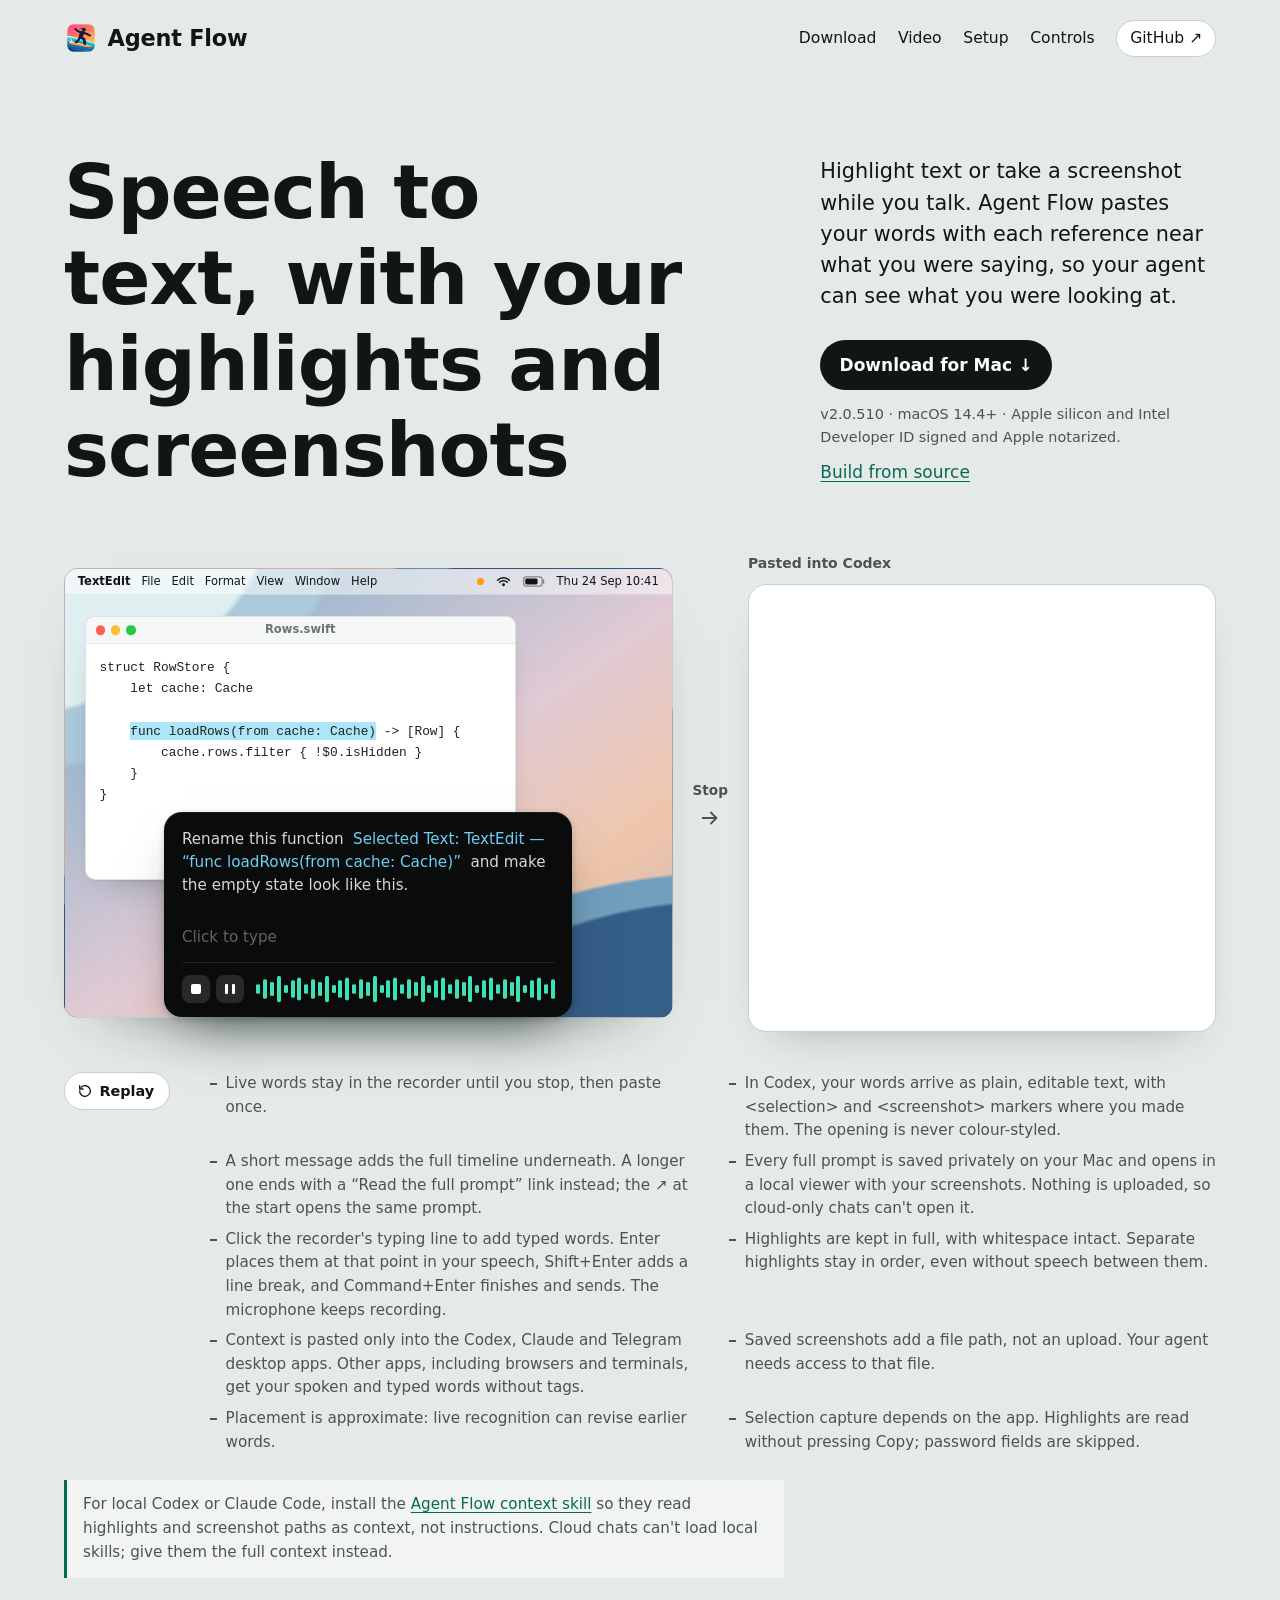
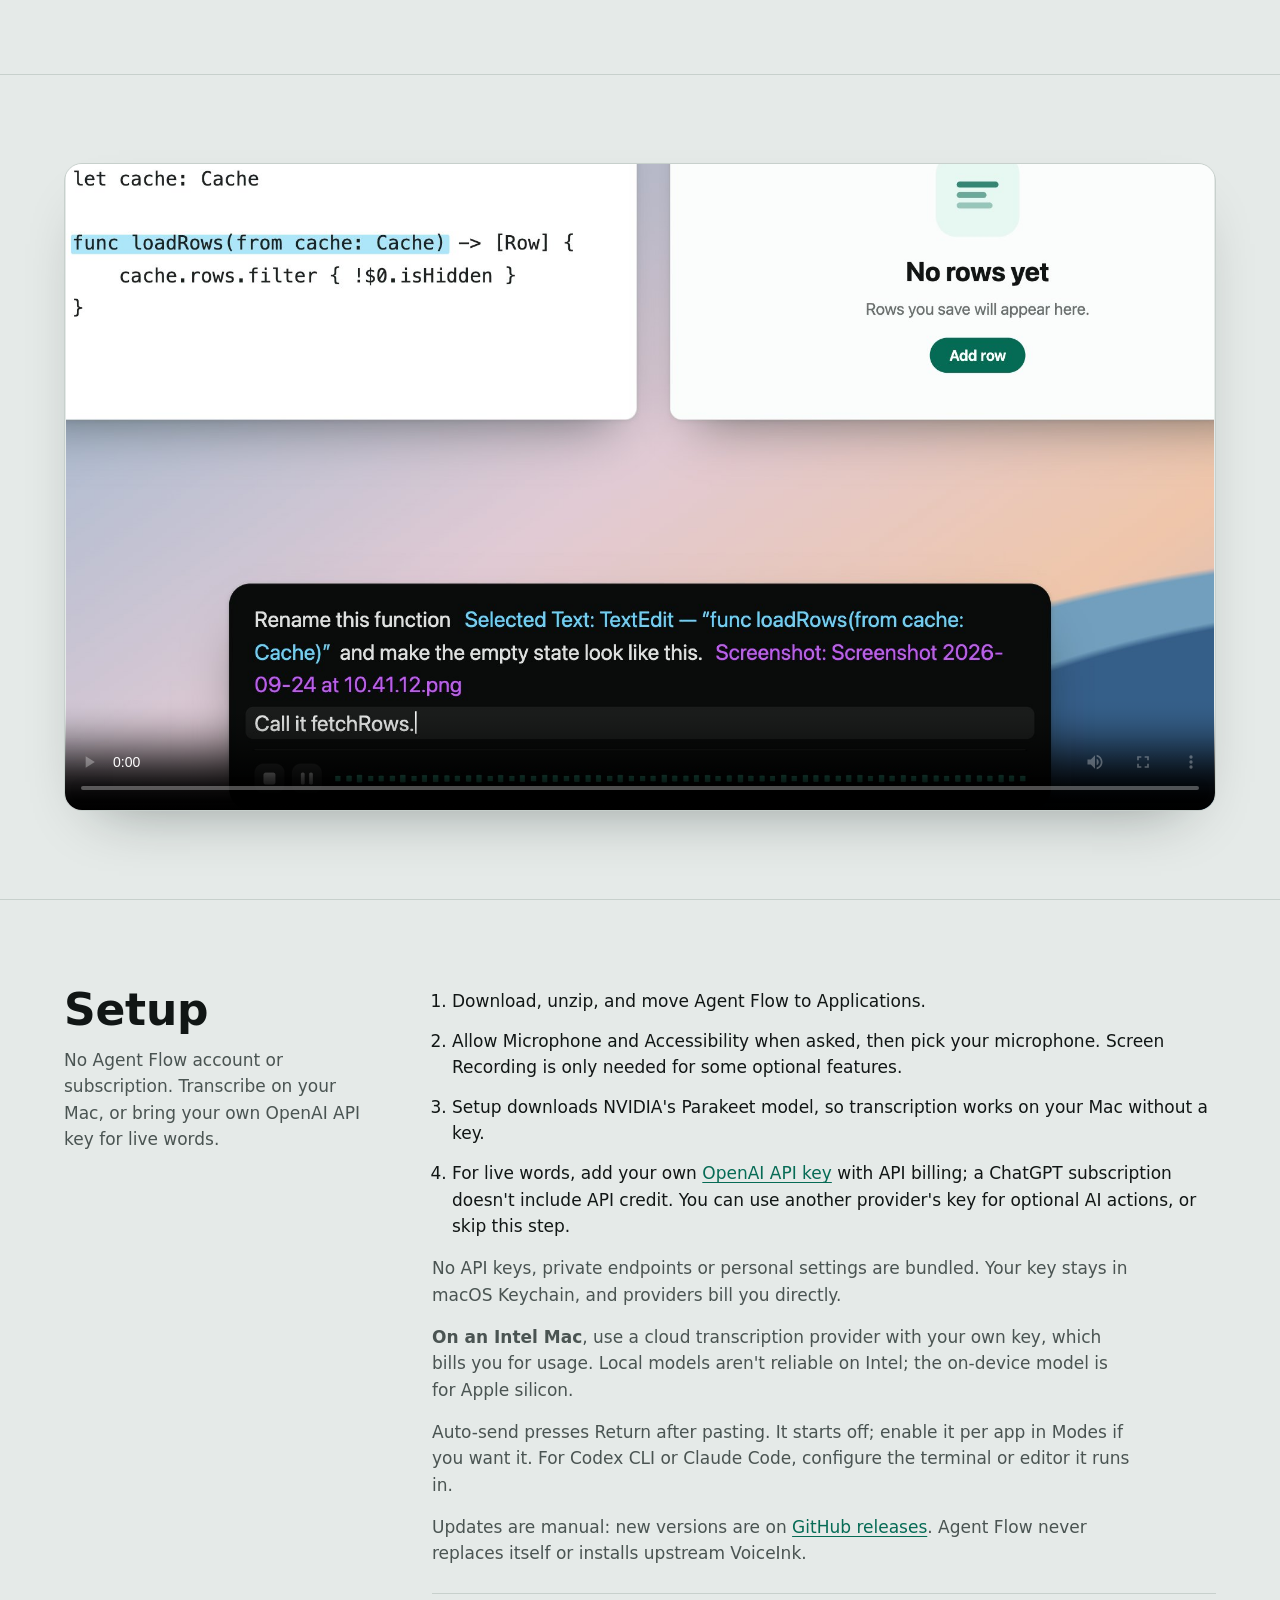
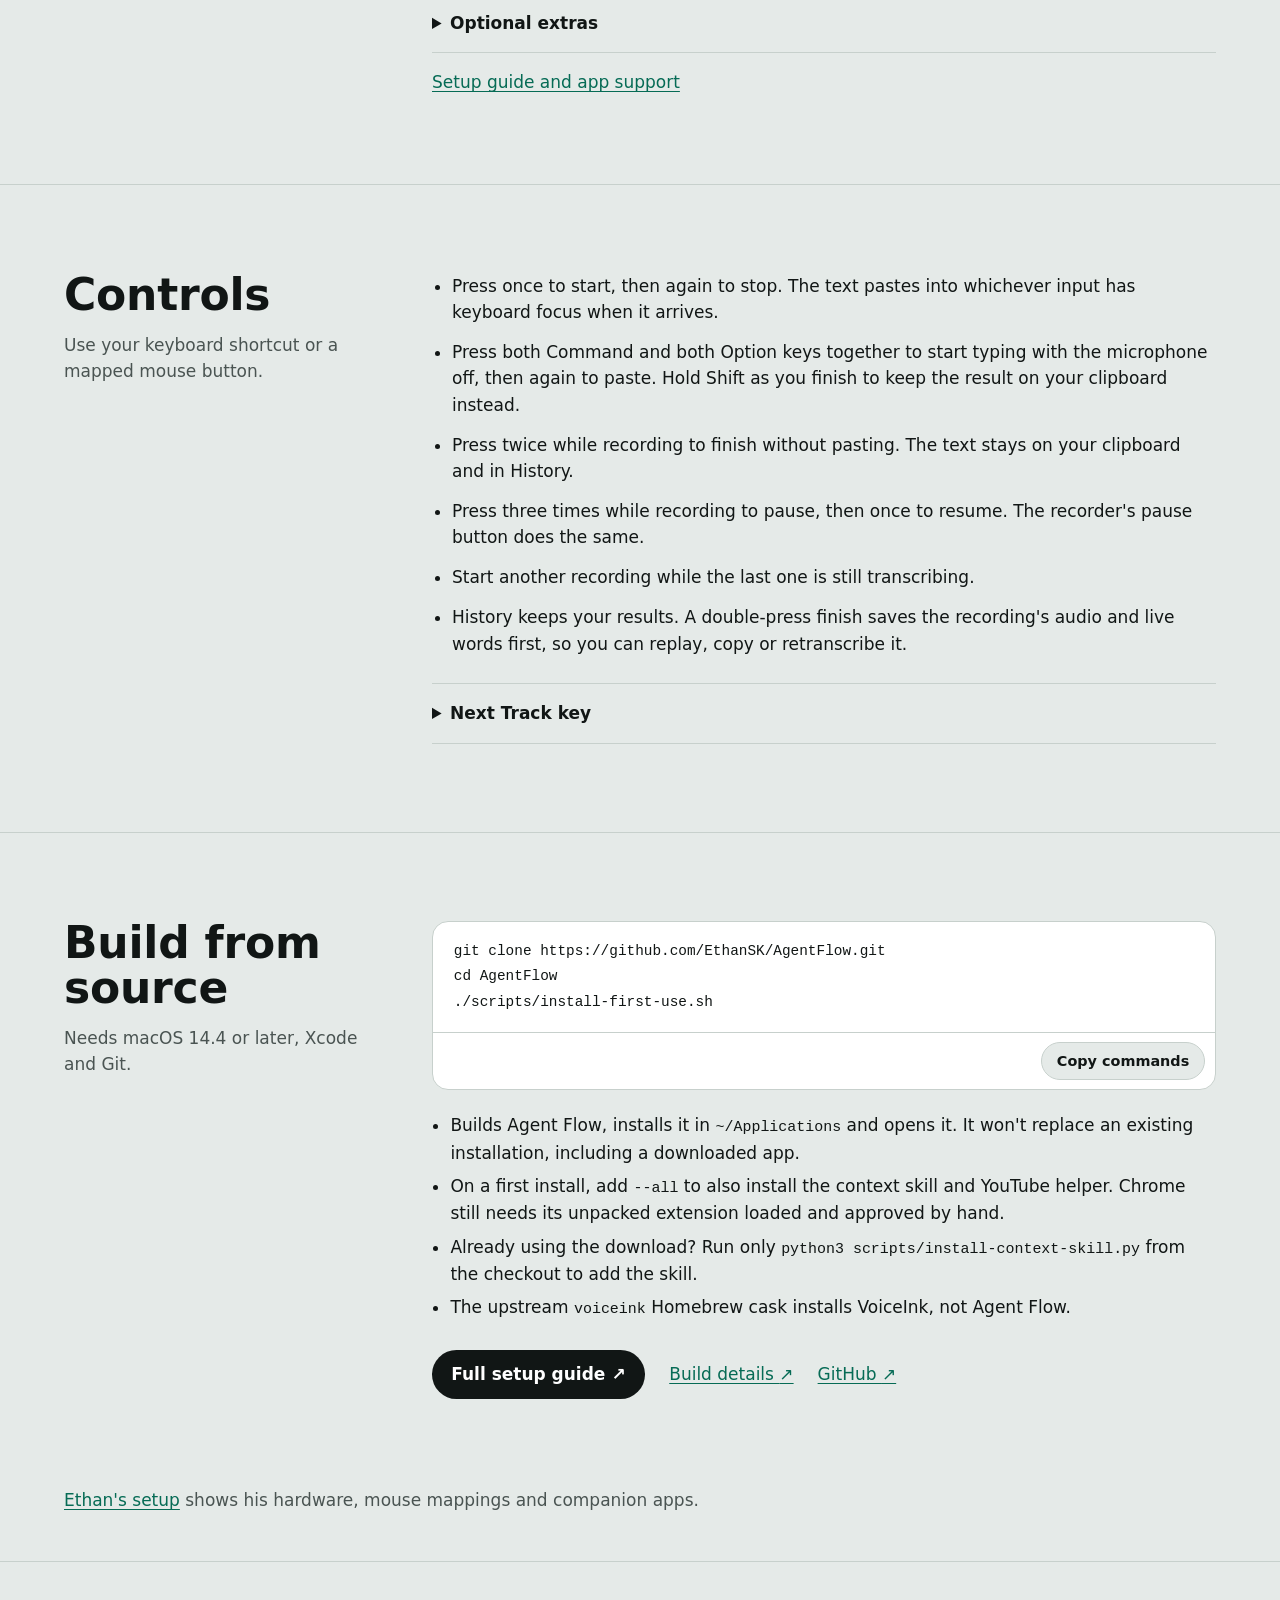
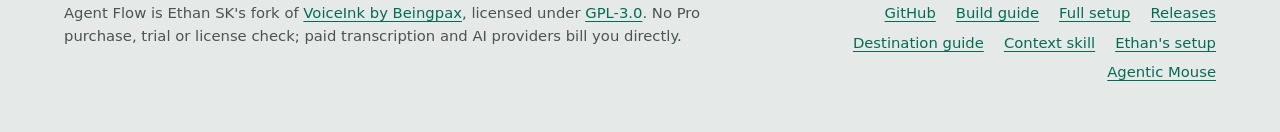
==== docs/index.html @ 77ad21d2 "Update the homepage download to build 510" ====
<!DOCTYPE html>
<html lang="en">
<head>
  <meta charset="utf-8">
  <meta name="viewport" content="width=device-width, initial-scale=1">
  <meta name="color-scheme" content="light">
  <meta name="theme-color" content="#e5eae8">
  <meta name="description" content="Speech to text for Mac that pastes your words with the text you highlight and the paths of screenshots you take.">
  <meta property="og:type" content="website">
  <meta property="og:title" content="Agent Flow">
  <meta property="og:description" content="Speech to text for Mac that pastes your words with the text you highlight and the paths of screenshots you take.">
  <meta property="og:url" content="https://ethansk.github.io/AgentFlow/">
  <meta property="og:image" content="https://ethansk.github.io/AgentFlow/assets/social-card.png?v=3">
  <meta property="og:image:type" content="image/png">
  <meta property="og:image:width" content="1200">
  <meta property="og:image:height" content="630">
  <meta property="og:image:alt" content="Agent Flow recorder with spoken words, a cyan Codex selection, a purple screenshot reference, and a mint waveform">
  <meta name="twitter:card" content="summary_large_image">
  <meta name="twitter:image" content="https://ethansk.github.io/AgentFlow/assets/social-card.png?v=3">
  <link rel="canonical" href="https://ethansk.github.io/AgentFlow/">
  <link rel="icon" href="assets/agentflow-icon.png">
  <link rel="apple-touch-icon" href="assets/agentflow-icon-512.png">
  <link rel="manifest" href="site.webmanifest">
  <link rel="stylesheet" href="styles.css?v=458-plain-opening">
  <script>
    // Pre-hide the demo before first paint so autoplay never flashes the finished
    // example. If script.js hasn't taken over within 2.5 s, show everything.
    (function (root) {
      if (window.matchMedia && window.matchMedia("(prefers-reduced-motion: reduce)").matches) return;
      root.classList.add("demo-armed");
      window.setTimeout(function () {
        if (!window.voiceInkDemoReady) root.classList.remove("demo-armed");
      }, 2500);
    }(document.documentElement));
  </script>
  <title>Agent Flow</title>
</head>
<body>
  <a class="skip-link" href="#main">Skip to content</a>

  <header class="wrap top">
    <a class="brand" href="./" aria-label="Agent Flow home">
      <img src="assets/agentflow-icon.png" width="34" height="34" alt="">
      <span>Agent Flow</span>
    </a>
    <nav class="top-nav" aria-label="Site">
      <a href="#download">Download</a>
      <a href="#video">Video</a>
      <a href="#setup">Setup</a>
      <a href="#controls">Controls</a>
      <a class="top-github" href="https://github.com/EthanSK/AgentFlow">GitHub <span aria-hidden="true">↗</span></a>
    </nav>
  </header>

  <main id="main" tabindex="-1">
    <!--
      Real-time context demo. The finished example below is the complete, readable
      content with or without JavaScript. script.js only hides and re-reveals these
      existing parts in order (data-at is milliseconds from start); it holds no copy.
      Example text is invented. Never put Ethan's real selections or screenshot paths here.
      Serialized tags match LiveSelectionReference. This demo deliberately uses
      a generic selection from TextEdit; Codex keeps its own task-aware tag.
      The recorder's typing line shows "Click to type" until the typed name appears; the
      same typed words close the Codex paste. It matches the promo video's example.
      The Codex pane mirrors AgentFlowPromptPreview.make in v2.0.477: one plain, editable
      opening (a leading ↗ full-prompt link, every authored word, and inline-code
      <selection>/<screenshot> markers), never rainbow-coloured. A message this short also
      gets the canonical timeline appended underneath; at 5,000 UTF-16 units or more the
      timeline is replaced by the "Read the full prompt before answering." footer link.
      In Codex that appended timeline colours authored words in a rainbow and references
      cyan/magenta; this page keeps its two signal colours and does not reproduce the
      rainbow. Timing attributes are shown as "…" for width; the real output carries
      start_at/end_at/captured_at values.
    -->
    <section class="hero" aria-labelledby="hero-title" data-demo-root data-stop-at="3050">
      <div class="wrap">
        <div class="hero-head">
          <h1 id="hero-title">Speech to text, with your <span class="g-select">highlights</span> and <span class="g-shot">screenshots</span></h1>
          <div class="hero-aside" id="download">
            <p class="lede">Highlight text or take a screenshot while you talk. Agent Flow pastes your words with each reference near what you were saying, so your agent can see what you were looking at.</p>
            <p class="actions"><a class="button" href="https://github.com/EthanSK/AgentFlow/releases/download/v2.0.510/AgentFlow-v2.0.510-mac-universal.zip">Download for Mac <span aria-hidden="true">↓</span></a></p>
            <p class="release-note">v2.0.510 · macOS 14.4+ · Apple silicon and Intel<br>Developer ID signed and Apple notarized.</p>
            <p class="source-link"><a href="#build">Build from source</a></p>
          </div>
        </div>

        <figure class="demo" data-demo>
          <div class="pane">
            <!--
              Abstract Mac screen, so the recorder reads as a floating macOS panel rather
              than a web chat box. Everything except the HUD is decorative and hidden from
              assistive technology: the HUD's own text already names the selection. The
              window reuses promo/scene.html's invented Rows.swift example, and the menu-bar
              clock matches the example screenshot's timestamp. Keep one HUD only; it stays
              the page's only black object. The window is a picture, not a control: no
              hover, focus or click behaviour. Like the native panel since build 457, the HUD
              is centred with its bottom edge on the screen's bottom edge (it floats over the
              Dock area, so no Dock is drawn), and it overlaps only the document's blank lower
              page, never the highlighted line. The wallpaper and menu bar establish macOS.
              The cyan wash is the selection that
              the HUD's Selected Text cue captures; its data-at reveals it just before
              that cue, and it is fully drawn without JavaScript or with reduced motion.
            -->
            <div class="mac">
              <div class="mac-menubar" aria-hidden="true">
                <span class="mac-app">TextEdit</span>
                <span>File</span>
                <span>Edit</span>
                <span class="mac-mid">Format</span>
                <span class="mac-mid">View</span>
                <span class="mac-wide">Window</span>
                <span class="mac-wide">Help</span>
                <span class="mac-status">
                  <i class="mac-mic"></i>
                  <svg class="mac-mid" viewBox="0 0 16 12" width="15" height="11"><path d="M1.6 4.6a9 9 0 0 1 12.8 0M3.8 6.8a6 6 0 0 1 8.4 0" fill="none" stroke="currentColor" stroke-width="1.7" stroke-linecap="round"/><circle cx="8" cy="9.6" r="1.6" fill="currentColor"/></svg>
                  <svg viewBox="0 0 25 12" width="22" height="11"><rect x="0.75" y="0.75" width="21" height="10.5" rx="3" fill="none" stroke="currentColor" stroke-opacity="0.45" stroke-width="1.5"/><rect x="2.6" y="2.6" width="14" height="6.8" rx="1.6" fill="currentColor"/><path d="M23.4 4.3v3.4" stroke="currentColor" stroke-opacity="0.45" stroke-width="1.6" stroke-linecap="round"/></svg>
                  <span><span class="mac-date">Thu 24 Sep </span>10:41</span>
                </span>
              </div>
              <div class="mac-screen">
                <div class="mac-window" aria-hidden="true">
                  <div class="mac-titlebar"><span class="mac-lights"><i></i><i></i><i></i></span>Rows.swift</div>
                  <pre class="mac-doc">struct RowStore {
&#9;let cache: Cache

&#9;<span class="mac-select" data-at="600">func loadRows(from cache: Cache)</span> -&gt; [Row] {
&#9;&#9;cache.rows.filter { !$0.isHidden }
&#9;}
}</pre>
                </div>
                <div class="hud">
                  <p class="hud-text">
                    <span class="step" data-at="250">Rename</span>
                    <span class="step" data-at="400">this</span>
                    <span class="step" data-at="550">function</span>
                    <span class="step cue cue-select" data-at="900">Selected Text: TextEdit — “func loadRows(from cache: Cache)”</span>
                    <span class="step" data-at="1200">and</span>
                    <span class="step" data-at="1330">make</span>
                    <span class="step" data-at="1460">the</span>
                    <span class="step" data-at="1590">empty</span>
                    <span class="step" data-at="1720">state</span>
                    <span class="step" data-at="1850">look</span>
                    <span class="step" data-at="1980">like</span>
                    <span class="step" data-at="2110">this.</span>
                    <span class="step cue cue-shot" data-at="2450">Screenshot: Screenshot 2026-09-24 at 10.41.12.png</span>
                  </p>
                  <p class="hud-type"><span class="step typed" data-at="2700">Call it fetchRows.</span><span class="hud-placeholder" aria-hidden="true">Click to type</span></p>
                  <div class="hud-bar" aria-hidden="true">
                    <span class="hud-stop"></span>
                    <span class="hud-pause"></span>
                    <span class="wave"><i></i><i></i><i></i><i></i><i></i><i></i><i></i><i></i><i></i><i></i><i></i><i></i><i></i><i></i><i></i><i></i><i></i><i></i><i></i><i></i><i></i><i></i><i></i><i></i><i></i><i></i><i></i><i></i><i></i><i></i><i></i><i></i><i></i><i></i><i></i><i></i><i></i><i></i><i></i><i></i><i></i><i></i><i></i><i></i></span>
                  </div>
                </div>
              </div>
            </div>
          </div>

          <div class="demo-step" aria-hidden="true">
            <span>Stop</span>
            <svg viewBox="0 0 24 24" width="22" height="22"><path d="M4 12h15m-6-6 6 6-6 6" fill="none" stroke="currentColor" stroke-width="2" stroke-linecap="round" stroke-linejoin="round"/></svg>
          </div>

          <div class="pane">
            <p class="pane-label">Pasted into Codex</p>
            <div class="composer">
              <p class="msg msg-open step" data-at="3300"><span class="prompt-link" aria-hidden="true">↗</span><span class="sr-only">Full prompt link.</span> Rename this function <code class="marker">&lt;selection&gt;</code> and make the empty state look like this. <code class="marker">&lt;screenshot&gt;</code> Call it fetchRows.</p>
              <div class="timeline">
                <pre class="msg-xml xml-speech step" data-at="3600"><code><span class="t">&lt;speech</span> <span class="a">…</span><span class="t">&gt;</span>Rename this function<span class="t">&lt;/speech&gt;</span></code></pre>
                <pre class="msg-xml xml-select step" data-at="3750"><code><span class="t">&lt;app_selection</span> <span class="a">index="1" source="TextEdit" characters="32" middle_omitted="false" truncated="false" bundle_id="com.apple.TextEdit" …</span><span class="t">&gt;&lt;text&gt;</span>func loadRows(from cache: Cache)<span class="t">&lt;/text&gt;&lt;/app_selection&gt;</span></code></pre>
                <pre class="msg-xml xml-speech step" data-at="3900"><code><span class="t">&lt;speech</span> <span class="a">…</span><span class="t">&gt;</span>and make the empty state look like this.<span class="t">&lt;/speech&gt;</span></code></pre>
                <pre class="msg-xml xml-shot step" data-at="4050"><code><span class="t">&lt;local_screenshot</span> <span class="a">path="/Users/you/Desktop/Screenshot 2026-09-24 at 10.41.12.png" …</span><span class="t">/&gt;</span></code></pre>
                <pre class="msg-xml xml-speech step" data-at="4200"><code><span class="t">&lt;typed_text</span> <span class="a">…</span><span class="t">&gt;</span>Call it fetchRows.<span class="t">&lt;/typed_text&gt;</span></code></pre>
              </div>
            </div>
          </div>

          <figcaption class="demo-caption">
            <button class="replay" type="button" data-demo-replay hidden><svg viewBox="0 0 24 24" width="16" height="16" aria-hidden="true"><path d="M4 12a8 8 0 1 0 2.4-5.7M4 4v5h5" fill="none" stroke="currentColor" stroke-width="2" stroke-linecap="round" stroke-linejoin="round"/></svg>Replay</button>
            <ul class="facts">
              <li>Live words stay in the recorder until you stop, then paste once.</li>
              <li>In Codex, your words arrive as plain, editable text, with &lt;selection&gt; and &lt;screenshot&gt; markers where you made them. The opening is never colour-styled.</li>
              <li>A short message adds the full timeline underneath. A longer one ends with a “Read the full prompt” link instead; the ↗ at the start opens the same prompt.</li>
              <li>Every full prompt is saved privately on your Mac and opens in a local viewer with your screenshots. Nothing is uploaded, so cloud-only chats can't open it.</li>
              <li>Click the recorder's typing line to add typed words. Enter places them at that point in your speech, Shift+Enter adds a line break, and Command+Enter finishes and sends. The microphone keeps recording.</li>
              <li>Highlights are kept in full, with whitespace intact. Separate highlights stay in order, even without speech between them.</li>
              <li>Context is pasted only into the Codex, Claude and Telegram desktop apps. Other apps, including browsers and terminals, get your spoken and typed words without tags.</li>
              <li>Saved screenshots add a file path, not an upload. Your agent needs access to that file.</li>
              <li>Placement is approximate: live recognition can revise earlier words.</li>
              <li>Selection capture depends on the app. Highlights are read without pressing Copy; password fields are skipped.</li>
            </ul>
          </figcaption>
        </figure>
        <p class="skill-handoff">For local Codex or Claude Code, install the <a href="https://github.com/EthanSK/AgentFlow/tree/main/.agents/skills/interpret-agent-flow-context">Agent Flow context skill</a> so they read highlights and screenshot paths as context, not instructions. Cloud chats can't load local skills; give them the full context instead.</p>
      </div>
    </section>

    <!--
      Promo video, rendered from promo/scene.html by promo/render.mjs (see promo/README.md).
      It reuses the hero demo's invented example and only states claims this page already
      makes, so re-render it whenever the demo example or those claims change. Speech,
      music and captions share the same timeline; audio starts only after a visitor plays it.
      promo/scene.html now draws v2.0.458: the recorder on the screen's bottom edge with its
      Pause control, the plain Codex opening with inline <selection>/<screenshot> markers and
      the short timeline underneath, and the prompt viewer without a "Your words" copy. The
      MP4 and poster are redrawn by render.mjs's reuse-audio mode (see promo/README.md), which
      keeps the published soundtrack packet for packet and the captions byte for byte; their
      ?v= values were rotated for that redraw, and the captions' value stays. Don't publish
      this page with the old MP4 still in place: it shows the earlier rainbow opening.
      Ethan asked for no visible title, subtitle or transcript here (2026-09-27): the video
      sits in the page like a normal embedded promo. The section keeps id="video" for the
      top navigation and takes its accessible name from aria-label. The captions track
      carries every spoken line. He then rejected the AI-voice credit line as well, so the
      video has no visible text of its own; don't add a caption, credit or label back.
    -->
    <section class="band" id="video" aria-label="Video">
      <div class="wrap">
        <figure class="promo-video">
          <video controls playsinline preload="metadata" width="1920" height="1080"
            poster="assets/agentflow-promo-poster.jpg?v=458-plain-opening"
            aria-label="Agent Flow in use: dictating, highlighting a function, taking a screenshot and typing a name in the recorder, then sending one short message to Codex and opening its full prompt">
            <source src="assets/agentflow-promo.mp4?v=458-plain-opening" type="video/mp4">
            <track kind="captions" src="assets/agentflow-promo.vtt?v=963678fc" srclang="en" label="English">
            <a href="assets/agentflow-promo.mp4?v=458-plain-opening">Agent Flow video (MP4)</a>
          </video>
        </figure>
      </div>
    </section>

    <!--
      Setup mirrors the v2.0.477 onboarding order: required Microphone + Accessibility
      (Screen Recording is optional), microphone choice, the required local Parakeet
      download, then an optional provider key that can be skipped. The app bundles no keys
      or private endpoints and never installs skills or extensions by itself; the context
      skill comes from scripts/install-context-skill.py in a source checkout.
    -->
    <section class="band" id="setup" aria-labelledby="setup-title">
      <div class="wrap split">
        <div class="band-head">
          <h2 id="setup-title">Setup</h2>
          <p>No Agent Flow account or subscription. Transcribe on your Mac, or bring your own OpenAI API key for live words.</p>
        </div>
        <div class="band-body">
          <ol class="setup-steps">
            <li>Download, unzip, and move Agent Flow to Applications.</li>
            <li>Allow Microphone and Accessibility when asked, then pick your microphone. Screen Recording is only needed for some optional features.</li>
            <li>Setup downloads NVIDIA's Parakeet model, so transcription works on your Mac without a key.</li>
            <li>For live words, add your own <a href="https://platform.openai.com/api-keys">OpenAI API key</a> with API billing; a ChatGPT subscription doesn't include API credit. You can use another provider's key for optional AI actions, or skip this step.</li>
          </ol>
          <p class="note">No API keys, private endpoints or personal settings are bundled. Your key stays in macOS Keychain, and providers bill you directly.</p>
          <p class="note"><strong>On an Intel Mac</strong>, use a cloud transcription provider with your own key, which bills you for usage. Local models aren't reliable on Intel; the on-device model is for Apple silicon.</p>
          <p class="note">Auto-send presses Return after pasting. It starts off; enable it per app in Modes if you want it. For Codex CLI or Claude Code, configure the terminal or editor it runs in.</p>
          <p class="note">Updates are manual: new versions are on <a href="https://github.com/EthanSK/AgentFlow/releases">GitHub releases</a>. Agent Flow never replaces itself or installs upstream VoiceInk.</p>
          <details class="optional" id="pieces">
            <summary>Optional extras</summary>
            <dl class="pieces">
              <div><dt>Context skill</dt><dd>Clone the source, then run <code>python3 scripts/install-context-skill.py</code>. It installs one shared copy for Codex and Claude Code and won't replace a skill you already have. The app never installs it for you.</dd></div>
              <div><dt>YouTube Bridge</dt><dd>Pauses the playing video in Chrome when recording starts, then resumes only that video. YouTube keeps its own handling, and extension 0.2.6 adds standard video players on other sites. Some players can't be controlled. It asks to access all HTTP and HTTPS sites. Its helper and login LaunchAgent need a source checkout; you load the Chrome extension and approve its permissions yourself.</dd></div>
              <div><dt>Chrome details</dt><dd>For page titles and addresses with highlights, enable Chrome's View → Developer → Allow JavaScript from Apple Events, then grant Agent Flow Automation access if asked.</dd></div>
              <div><dt>Codex highlight images</dt><dd>Turn this on in Settings to save a picture of highlights you drag in Codex while recording, beside their text. Codex sometimes leaves rendered math or underlined words out of selected text, so the picture can show them. It can also show nearby messages, and a drag over several lines includes the full width of the window. No picture is saved for double- or triple-clicks, keyboard or Shift selections, or highlights made before you start recording. The picture doesn't fix the selected text, and no text is read from it. Allow Screen Recording for Agent Flow in System Settings first; it won't ask. Images stay on your Mac, and your agent gets the file path.</dd></div>
              <div><dt>Mouse controls</dt><dd>Map a mouse button to your recording shortcut if you want. <a href="https://ethansk.github.io/agentic-mouse/">Agentic Mouse</a> is separate and isn't required.</dd></div>
              <div><dt>VS Code</dt><dd>The <a href="https://marketplace.visualstudio.com/items?itemName=EthanSK.better-git-vscode">Better Git</a> bridge reads highlights in local code and diff editors, and in the integrated terminal on recent VS Code versions. A highlight that's already selected when you start recording is included. Chat panels, remote windows and multi-cursor selections aren't covered.</dd></div>
            </dl>
          </details>
          <p class="note"><a href="https://github.com/EthanSK/AgentFlow/blob/main/SETUP.md">Setup guide and app support</a></p>
        </div>
      </div>
    </section>

    <section class="band" id="controls" aria-labelledby="controls-title">
      <div class="wrap split">
        <div class="band-head">
          <h2 id="controls-title">Controls</h2>
          <p>Use your keyboard shortcut or a mapped mouse button.</p>
        </div>
        <div class="band-body">
          <ul class="setup-steps">
            <li>Press once to start, then again to stop. The text pastes into whichever input has keyboard focus when it arrives.</li>
            <li>Press both Command and both Option keys together to start typing with the microphone off, then again to paste. Hold Shift as you finish to keep the result on your clipboard instead.</li>
            <li>Press twice while recording to finish without pasting. The text stays on your clipboard and in History.</li>
            <li>Press three times while recording to pause, then once to resume. The recorder's pause button does the same.</li>
            <li>Start another recording while the last one is still transcribing.</li>
            <li>History keeps your results. A double-press finish saves the recording's audio and live words first, so you can replay, copy or retranscribe it.</li>
          </ul>
          <!--
            Next Track in v2.0.477 (RecordingShortcutManager onNextTrackKeyDown): consumed while the
            recorder is visible, so it never skips music then. Recording-start saved-input capture
            is hard-off (FocusLockService.recordingStartInputCaptureEnabled = false), so Next while
            recording is a consumed no-op. Primary stays base current-input delivery and owns no
            exact input or Mode. The post-stop "second chance" (focusedDuringTranscription) is
            still live, so it is described below exactly as README.md does; it owns that input
            plus its app's Mode and fails closed. RECORDING_DESTINATIONS.md holds the full
            contract. Never describe Next as toggling a destination.
          -->
          <details class="optional" id="routes">
            <summary>Next Track key</summary>
            <p class="note">While the recorder is visible, Next Track won't skip music. Capturing the input where you started is off in this release, so pressing it while recording does nothing.</p>
            <p class="note">After a normal stop, while the result is still transcribing, one press sends it to the input focused at that moment instead, using that app's settings. If Agent Flow can't verify that input, it shows an error rather than pasting somewhere else.</p>
            <p class="note"><a href="https://github.com/EthanSK/AgentFlow/blob/main/RECORDING_DESTINATIONS.md">Destination guide</a> · <a href="https://github.com/EthanSK/AgentFlow/blob/main/TERMINOLOGY.md">Button glossary</a></p>
          </details>
        </div>
      </div>
    </section>

    <section class="band" id="build" aria-labelledby="build-title">
      <div class="wrap split">
        <div class="band-head">
          <h2 id="build-title">Build from source</h2>
          <p>Needs macOS 14.4 or later, Xcode and Git.</p>
        </div>
        <div class="band-body">
          <div class="commands">
            <pre tabindex="0" aria-label="Build commands"><code data-copy-source>git clone https://github.com/EthanSK/AgentFlow.git
cd AgentFlow
./scripts/install-first-use.sh</code></pre>
            <div class="commands-bar" data-copy-bar hidden>
              <button class="copy" type="button" data-copy>Copy commands</button>
              <span class="sr-only" role="status" data-copy-status></span>
            </div>
          </div>
          <ul class="build-notes">
            <li>Builds Agent Flow, installs it in <code>~/Applications</code> and opens it. It won't replace an existing installation, including a downloaded app.</li>
            <li>On a first install, add <code>--all</code> to also install the context skill and YouTube helper. Chrome still needs its unpacked extension loaded and approved by hand.</li>
            <li>Already using the download? Run only <code>python3 scripts/install-context-skill.py</code> from the checkout to add the skill.</li>
            <li>The upstream <code>voiceink</code> Homebrew cask installs VoiceInk, not Agent Flow.</li>
          </ul>
          <p class="actions">
            <a class="button" href="https://github.com/EthanSK/AgentFlow/blob/main/SETUP.md">Full setup guide <span aria-hidden="true">↗</span></a>
            <a href="https://github.com/EthanSK/AgentFlow/blob/main/BUILDING.md">Build details <span aria-hidden="true">↗</span></a>
            <a href="https://github.com/EthanSK/AgentFlow">GitHub <span aria-hidden="true">↗</span></a>
          </p>
        </div>
      </div>
    </section>

    <p class="wrap companion-link"><a href="https://ethansk.github.io/ethan-setup/">Ethan's setup</a> shows his hardware, mouse mappings and companion apps.</p>
  </main>

  <footer class="foot">
    <div class="wrap foot-inner">
      <p>Agent Flow is Ethan SK's fork of <a href="https://github.com/Beingpax/VoiceInk">VoiceInk by Beingpax</a>, licensed under <a href="https://github.com/EthanSK/AgentFlow/blob/main/LICENSE">GPL-3.0</a>. No Pro purchase, trial or license check; paid transcription and AI providers bill you directly.</p>
      <nav class="foot-nav" aria-label="Documentation">
        <a href="https://github.com/EthanSK/AgentFlow">GitHub</a>
        <a href="https://github.com/EthanSK/AgentFlow/blob/main/BUILDING.md">Build guide</a>
        <a href="https://github.com/EthanSK/AgentFlow/blob/main/SETUP.md">Full setup</a>
        <a href="https://github.com/EthanSK/AgentFlow/releases">Releases</a>
        <a href="https://github.com/EthanSK/AgentFlow/blob/main/RECORDING_DESTINATIONS.md">Destination guide</a>
        <a href="https://github.com/EthanSK/AgentFlow/tree/main/.agents/skills/interpret-agent-flow-context">Context skill</a>
        <a href="https://ethansk.github.io/ethan-setup/">Ethan's setup</a>
        <a href="https://ethansk.github.io/agentic-mouse/">Agentic Mouse</a>
      </nav>
    </div>
  </footer>

  <script src="script.js?v=379-typing-line"></script>
</body>
</html>
---- docs/styles.css ----
/*
  Agent Flow site

  The page is a quiet light desk; the only black object is the recorder HUD.
  Its two signal colours are copied from the real HUD: cyan marks selected
  text, violet marks a screenshot. Nothing else on the page uses them.

  The hero sets that HUD on an abstract Mac screen (wallpaper, menu bar, one
  TextEdit window) so visitors can see it is a floating macOS panel, not a web
  widget. Like the native panel, the HUD sits on the screen's bottom edge. The
  scene stays quieter than the HUD: its only macOS system colours are the
  window's traffic lights and the orange microphone-in-use dot.

  Type roles
    display  Avenir Next Condensed: headings only
    body     Seravek (humanist) with portable fallbacks
    system   the macOS UI face, used only inside the recorder and Mac screen mocks
    mono     XML, shell commands and the mock TextEdit document only
*/

:root {
  --desk: #e5eae8;
  --sheet: #ffffff;
  --ink: #111615;
  --graphite: #4a5452;
  --rule: #c7d0cc;
  --hud: #0a0b0b;
  --mint: #3fe0b5;
  --mint-ink: #066b55;
  --cyan: #6ccff6;
  --cyan-ink: #006f8e;
  --cyan-wash: #ade6f8;
  --cyan-tint: #e8f6fb;
  --violet: #bf5af2;
  --violet-ink: #7e2bae;
  --violet-tint: #f4ebf9;
  /* Mac screen mock: a cooler, deeper tone of the desk so the screen reads as its
     own surface while the black HUD stays the strongest object on it. */
  --wall-light: #d4ded9;
  --wall-deep: #b3c3bd;

  --display: "Avenir Next Condensed", "Avenir Next", "Arial Narrow", "Roboto Condensed", system-ui, sans-serif;
  --body: Seravek, "Gill Sans Nova", Ubuntu, Calibri, "DejaVu Sans", "Source Sans Pro", system-ui, sans-serif;
  --system: system-ui, -apple-system, BlinkMacSystemFont, "Helvetica Neue", Arial, sans-serif;
  --mono: ui-monospace, "SF Mono", SFMono-Regular, Menlo, Consolas, "Liberation Mono", monospace;

  --wrap: 72rem;
  --gutter: clamp(1.25rem, 4vw, 2.5rem);
  color-scheme: light;
}

*,
*::before,
*::after {
  box-sizing: border-box;
}

html {
  -webkit-text-size-adjust: 100%;
  text-size-adjust: 100%;
  scroll-padding-top: 1.5rem;
}

@media (prefers-reduced-motion: no-preference) {
  html {
    scroll-behavior: smooth;
  }
}

body {
  margin: 0;
  min-width: 320px;
  background: var(--desk);
  color: var(--ink);
  font-family: var(--body);
  font-size: 1.0625rem;
  line-height: 1.55;
  -webkit-font-smoothing: antialiased;
  text-rendering: optimizeLegibility;
}

img,
svg {
  display: block;
  max-width: 100%;
}

img {
  height: auto;
}

a {
  color: var(--mint-ink);
  text-decoration-thickness: 1px;
  text-underline-offset: 0.18em;
}

a:hover {
  text-decoration-thickness: 2px;
}

:focus-visible {
  outline: 3px solid var(--mint-ink);
  outline-offset: 3px;
  border-radius: 3px;
}

::selection {
  background: var(--cyan-wash);
  color: var(--ink);
}

code,
pre {
  font-family: var(--mono);
}

h1,
h2,
h3 {
  margin: 0;
  font-family: var(--display);
  font-weight: 700;
  line-height: 1.02;
  letter-spacing: -0.005em;
  text-wrap: balance;
}

p {
  margin: 0;
}

.sr-only {
  position: absolute;
  width: 1px;
  height: 1px;
  margin: -1px;
  padding: 0;
  overflow: hidden;
  clip: rect(0, 0, 0, 0);
  white-space: nowrap;
  border: 0;
}

.skip-link {
  position: absolute;
  top: 0.75rem;
  left: 0.75rem;
  z-index: 10;
  padding: 0.55rem 0.9rem;
  border-radius: 8px;
  background: var(--ink);
  color: var(--sheet);
  font-weight: 600;
  text-decoration: none;
  transform: translateY(-160%);
}

.skip-link:focus {
  transform: none;
}

main:focus {
  outline: none;
}

.wrap {
  width: min(var(--wrap), 100% - 2 * var(--gutter));
  margin-inline: auto;
}

/* Header */

.top {
  display: flex;
  flex-wrap: wrap;
  align-items: center;
  justify-content: space-between;
  gap: 0.75rem 1.5rem;
  padding-block: 1.25rem;
}

.brand {
  display: inline-flex;
  align-items: center;
  gap: 0.6rem;
  color: var(--ink);
  font-family: var(--display);
  font-size: 1.4rem;
  font-weight: 700;
  letter-spacing: -0.01em;
  text-decoration: none;
}

.brand img {
  border-radius: 8px;
}

.top-nav {
  display: flex;
  flex-wrap: wrap;
  align-items: center;
  gap: 0.35rem 1.35rem;
  font-size: 0.975rem;
}

.top-nav a {
  color: var(--ink);
  text-decoration: none;
}

.top-nav a:hover {
  text-decoration: underline;
  text-decoration-thickness: 1px;
}

.top-nav .top-github {
  padding: 0.3rem 0.8rem 0.35rem;
  border: 1px solid var(--rule);
  border-radius: 999px;
  background: var(--sheet);
}

.top-nav .top-github:hover {
  border-color: var(--ink);
  text-decoration: none;
}

/* Hero */

.hero {
  padding-block: clamp(2rem, 6vw, 4.5rem) clamp(3.5rem, 8vw, 6rem);
}

.hero-head {
  display: grid;
  gap: 1.25rem 4rem;
  align-items: end;
  margin-bottom: clamp(2.25rem, 5vw, 3.75rem);
}

.hero h1 {
  max-width: 19ch;
  font-size: clamp(2.65rem, 5.9vw, 4.8rem);
  /* Leave room for the screenshot marquee above each line's cap height. */
  line-height: 1.14;
  letter-spacing: -0.012em;
}

.hero-aside {
  max-width: 33rem;
}

.lede {
  font-size: clamp(1.1rem, 1.7vw, 1.3rem);
  line-height: 1.5;
}

/* Release requirements sit beside the verified download, above the fold.
   Keep the caveat style for older source-only landing pages. */
.release-note {
  margin-top: 0.85rem;
  color: var(--graphite);
  font-size: 0.9rem;
}

.source-link { margin-top: 0.7rem; }

.caveat {
  margin-top: 1rem;
  padding-left: 0.85rem;
  border-left: 2px solid var(--ink);
  color: var(--graphite);
  font-size: 0.95rem;
}

.caveat strong {
  color: var(--ink);
}

@media (min-width: 64rem) {
  .hero-head {
    grid-template-columns: minmax(0, 1.75fr) minmax(0, 1fr);
  }

  .hero-aside {
    padding-bottom: 0.45rem;
  }
}

/* Headline gestures: a text selection and a screenshot marquee. */

.g-select {
  margin-inline: -0.06em;
  padding-inline: 0.06em;
  border-radius: 0.06em;
  background: linear-gradient(var(--cyan-wash), var(--cyan-wash)) left 58% / 100% 84% no-repeat;
  white-space: nowrap;
  transition: background-size 0.5s cubic-bezier(0.2, 0.7, 0.2, 1);
}

.g-shot {
  position: relative;
  isolation: isolate;
  white-space: nowrap;
}

.g-shot::before,
.g-shot::after {
  position: absolute;
  z-index: -1;
  content: "";
  transition: opacity 0.25s ease, transform 0.35s cubic-bezier(0.2, 0.7, 0.2, 1);
}

.g-shot::before {
  inset: 0.1em -0.12em -0.04em;
  border: max(2px, 0.028em) dashed var(--violet-ink);
  background: rgba(191, 90, 242, 0.08);
}

/* Four corner handles, centred on the marquee corners. */
.g-shot::after {
  --h: max(7px, 0.09em);
  inset: calc(0.1em - var(--h) / 2) calc(-0.12em - var(--h) / 2) calc(-0.04em - var(--h) / 2);
  background:
    linear-gradient(var(--violet-ink), var(--violet-ink)) 0 0 / var(--h) var(--h) no-repeat,
    linear-gradient(var(--violet-ink), var(--violet-ink)) 100% 0 / var(--h) var(--h) no-repeat,
    linear-gradient(var(--violet-ink), var(--violet-ink)) 0 100% / var(--h) var(--h) no-repeat,
    linear-gradient(var(--violet-ink), var(--violet-ink)) 100% 100% / var(--h) var(--h) no-repeat;
}

/* Demo */

.demo {
  display: grid;
  gap: 1rem;
  margin: 0;
}

.pane {
  min-width: 0;
}

.pane-label {
  margin-bottom: 0.6rem;
  color: var(--graphite);
  font-size: 0.875rem;
  font-weight: 600;
}

/*
  Mac screen mock. Its layout follows the screen's own width (container queries),
  not the viewport, because the same scene fills a ~38rem column beside the Codex
  output on wide screens and the full width of a phone. Narrow screens drop menu
  items and tighten the window/HUD spacing instead of scaling the picture down:
  HUD text never drops below 0.9rem, and the highlighted line still fits on one
  line at a 320px viewport. Everything stays in normal flow, so nothing is
  clipped; the HUD's negative top margin is the only overlap. The screen has
  no bottom padding: the HUD is the last item and rests on its bottom edge.
*/

.mac {
  container: mac / inline-size;
  border: 1px solid rgba(17, 22, 21, 0.14);
  border-radius: 14px;
  /* Quiet, abstract macOS-style wallpaper: broad curved ridges, not a flat app
     card. It is CSS-only, static, and never competes with the black recorder. */
  background:
    radial-gradient(ellipse 110% 78% at 110% 108%, #355e89 0 43%, #729fbe 44% 51%, transparent 52%),
    radial-gradient(ellipse 108% 110% at -18% -20%, #dfeef0 0 49%, #abc9da 50% 60%, transparent 61%),
    linear-gradient(145deg, #90b5cf 14%, #e1cad4 53%, #efc6aa 77%, #c9b0c3);
  box-shadow: 0 30px 60px -42px rgba(8, 22, 18, 0.55);
}

.mac-menubar {
  display: flex;
  align-items: center;
  gap: 0.95em;
  height: 1.6rem;
  padding-inline: 0.8rem;
  border-bottom: 1px solid rgba(17, 22, 21, 0.07);
  border-radius: 13px 13px 0 0;
  background: rgba(255, 255, 255, 0.5);
  color: var(--ink);
  font-family: var(--system);
  font-size: 0.72rem;
  line-height: 1;
  white-space: nowrap;
  /* Safety net only: the container queries size the items to fit, but an unusually
     wide fallback font must clip this decorative bar, never widen the page. */
  overflow: hidden;
}

.mac-app {
  font-weight: 700;
}

.mac-status {
  display: flex;
  align-items: center;
  gap: 0.75rem;
  margin-left: auto;
  font-variant-numeric: tabular-nums;
}

/* macOS's own microphone-in-use dot, shown whenever any app is recording. */
.mac-mic {
  width: 0.42rem;
  height: 0.42rem;
  border-radius: 50%;
  background: #ff9f0a;
}

/* Menu items and status details that only appear once the screen is wide
   enough to hold them without clipping; see the container queries below. */
.mac-mid,
.mac-wide,
.mac-date {
  display: none;
}

.mac-screen {
  padding: 0.8rem 0.7rem 0;
}

.mac-window {
  border: 1px solid rgba(17, 22, 21, 0.12);
  border-radius: 10px;
  background: var(--sheet);
  box-shadow:
    0 1px 2px rgba(8, 22, 18, 0.06),
    0 16px 34px -22px rgba(8, 22, 18, 0.4);
}

.mac-titlebar {
  position: relative;
  display: flex;
  align-items: center;
  justify-content: center;
  height: 1.7rem;
  border-bottom: 1px solid #e3e8e6;
  border-radius: 9px 9px 0 0;
  background: #f6f8f7;
  color: #6b7472;
  font-family: var(--system);
  font-size: 0.72rem;
  font-weight: 600;
}

.mac-lights {
  position: absolute;
  top: 50%;
  left: 0.6rem;
  display: flex;
  gap: 0.35rem;
  transform: translateY(-50%);
}

.mac-lights i {
  width: 0.6rem;
  height: 0.6rem;
  border-radius: 50%;
  background: #ff5f57;
}

.mac-lights i:nth-child(2) { background: #febc2e; }
.mac-lights i:nth-child(3) { background: #28c840; }

/* TextEdit wraps plain text to its window, so a narrow screen wraps a long line
   instead of clipping it. The tall bottom padding is the document's blank page,
   the only area the HUD may cover; keep it taller than the HUD's overlap. */
.mac-doc {
  margin: 0;
  padding: 0.7rem 0.6rem 3.6rem;
  color: #1d2322;
  font-size: 0.7rem;
  line-height: 1.65;
  tab-size: 2;
  white-space: pre-wrap;
  overflow-wrap: break-word;
}

/* The captured selection, drawn as the same cyan wash as the headline gesture. */
.mac-select {
  padding-block: 0.12em;
  background: linear-gradient(var(--cyan-wash), var(--cyan-wash)) left center / 100% 100% no-repeat;
  -webkit-box-decoration-break: clone;
  box-decoration-break: clone;
  transition: background-size 0.3s cubic-bezier(0.2, 0.7, 0.2, 1);
}

/* The recorder is centred with its bottom edge on the screen's bottom edge, like
   the real panel since build 457 (it floats over the Dock area). Keep equal side
   margins at every breakpoint, and overlap only the document's blank page. */
.hud {
  position: relative;
  z-index: 1;
  width: 94%;
  margin: -3.2rem auto 0;
  padding: 0.85rem 0.95rem 0.75rem;
  border-radius: 18px;
  background: var(--hud);
  box-shadow:
    inset 0 1px 0 rgba(255, 255, 255, 0.07),
    0 2px 6px rgba(8, 22, 18, 0.2),
    0 28px 50px -22px rgba(8, 22, 18, 0.62);
  color: rgba(255, 255, 255, 0.84);
  font-family: var(--system);
}

.hud-text {
  font-size: 0.9rem;
  line-height: 1.5;
  overflow-wrap: anywhere;
}

@container mac (min-width: 26rem) {
  .mac-mid {
    display: block;
  }

  .mac-screen {
    padding: 1.1rem 1rem 0;
  }

  .mac-window {
    width: 88%;
  }

  .mac-doc {
    padding: 0.8rem 0.85rem 4rem;
    font-size: 0.75rem;
    tab-size: 4;
  }

  .hud {
    width: 86%;
    margin-top: -3.6rem;
    padding: 1rem 1.1rem 0.85rem;
  }

  .hud-text {
    font-size: 0.95rem;
  }
}

@container mac (min-width: 36rem) {
  .mac-wide {
    display: block;
  }

  .mac-date {
    display: inline;
  }

  .mac-screen {
    padding: 1.35rem 1.25rem 0;
  }

  .mac-window {
    width: 76%;
  }

  .mac-doc {
    padding-bottom: 4.6rem;
    font-size: 0.8rem;
  }

  .hud {
    width: 72%;
    margin-top: -4.2rem;
  }
}

.cue {
  margin-inline: 0.3em;
}

.cue-select {
  color: var(--cyan);
}

.cue-shot {
  color: var(--violet);
}

/* The recorder's typing line. It reads "Click to type" until the typed name appears,
   and keeps the typed words when the demo is complete, static or motion-reduced. */
.hud-type {
  margin-top: 0.4rem;
  font-size: 0.9rem;
  line-height: 1.5;
  color: rgba(255, 255, 255, 0.9);
  overflow-wrap: anywhere;
}

.hud-placeholder {
  display: none;
  color: rgba(255, 255, 255, 0.36);
}

.demo-armed .typed,
.is-playing .typed:not(.is-shown) {
  display: none;
}

.demo-armed .hud-placeholder,
.is-playing .typed:not(.is-shown) + .hud-placeholder {
  display: inline;
}

@container mac (min-width: 26rem) {
  .hud-type {
    font-size: 0.95rem;
  }
}

.hud-bar {
  display: flex;
  align-items: center;
  gap: 0.8rem;
  margin-top: 0.85rem;
  padding-top: 0.75rem;
  border-top: 1px solid rgba(255, 255, 255, 0.09);
}

.hud-stop {
  position: relative;
  flex: none;
  width: 28px;
  height: 28px;
  border-radius: 8px;
  background: rgba(255, 255, 255, 0.12);
}

.hud-stop::after {
  position: absolute;
  inset: 9px;
  border-radius: 2px;
  background: #fff;
  content: "";
}

/* The recorder's Pause/Resume control, grouped beside Stop. Decorative only. */
.hud-pause {
  position: relative;
  flex: none;
  width: 28px;
  height: 28px;
  margin-left: -0.45rem;
  border-radius: 8px;
  background: rgba(255, 255, 255, 0.12);
}

.hud-pause::before,
.hud-pause::after {
  position: absolute;
  top: 9px;
  bottom: 9px;
  width: 3px;
  border-radius: 1px;
  background: #fff;
  content: "";
}

.hud-pause::before { left: 9px; }
.hud-pause::after { right: 9px; }

.wave {
  display: flex;
  flex: 1;
  align-items: center;
  justify-content: space-between;
  gap: 3px;
  min-width: 0;
  height: 28px;
  overflow: hidden;
}

.wave i {
  flex: 1 1 0;
  min-width: 2px;
  max-width: 5px;
  height: 100%;
  border-radius: 2px;
  background: var(--mint);
  transform: scaleY(var(--s, 0.4));
}

.wave i:nth-child(7n + 1) { --s: 0.34; }
.wave i:nth-child(7n + 2) { --s: 0.7; }
.wave i:nth-child(7n + 3) { --s: 0.5; }
.wave i:nth-child(7n + 4) { --s: 0.94; }
.wave i:nth-child(7n + 5) { --s: 0.28; }
.wave i:nth-child(7n + 6) { --s: 0.62; }
.wave i:nth-child(7n + 7) { --s: 0.82; }

.demo-step {
  display: flex;
  align-items: center;
  justify-content: center;
  gap: 0.4rem;
  color: var(--graphite);
  font-size: 0.85rem;
  font-weight: 600;
  transition: color 0.3s ease;
}

.demo-step svg {
  transform: rotate(90deg);
}

.composer {
  display: flex;
  flex-direction: column;
  gap: 0.85rem;
  padding: 1.1rem 1.2rem 1.2rem;
  border: 1px solid var(--rule);
  border-radius: 18px;
  background: var(--sheet);
  box-shadow: 0 20px 44px -30px rgba(8, 22, 18, 0.4);
  font-size: 0.975rem;
}

/* Codex's editable opening stays plain: the ↗ full-prompt link, then every
   authored word with the markers rendered as Codex's ordinary inline code. */
.prompt-link {
  margin-right: 0.15em;
  color: var(--mint-ink);
  font-weight: 600;
}

.marker {
  padding: 0.05em 0.35em;
  border: 1px solid var(--rule);
  border-radius: 5px;
  background: #f1f4f3;
  color: var(--ink);
  font-size: 0.82em;
  white-space: nowrap;
}

/* The full timeline appended under a short message, one block per section. */
.timeline {
  display: flex;
  flex-direction: column;
  gap: 0.35rem;
}

.msg-xml {
  margin: 0;
  padding: 0.55rem 0.75rem;
  border-left: 3px solid;
  border-radius: 4px 8px 8px 4px;
  font-size: 0.78rem;
  line-height: 1.55;
  white-space: pre-wrap;
  overflow-wrap: anywhere;
}

.msg-xml .a {
  color: var(--graphite);
}

/* Speech and typing keep neutral tags: cyan and violet stay reserved for references. */
.xml-speech {
  border-color: var(--rule);
  background: #f4f6f5;
}

.xml-speech .t {
  color: var(--graphite);
}

.xml-select {
  border-color: var(--cyan-ink);
  background: var(--cyan-tint);
}

.xml-select .t {
  color: var(--cyan-ink);
}

.xml-shot {
  border-color: var(--violet-ink);
  background: var(--violet-tint);
}

.xml-shot .t {
  color: var(--violet-ink);
}

.demo-caption {
  display: grid;
  gap: 1.1rem 2.5rem;
  margin-top: 1.5rem;
}

.skill-handoff {
  max-width: 45rem;
  margin: 1.6rem 0 0;
  padding: 0.85rem 1rem;
  border-left: 3px solid var(--mint-ink);
  background: rgba(255, 255, 255, 0.48);
  color: var(--graphite);
  font-size: 0.95rem;
}

/* Four real workflow stages, not a provider catalogue. */
.feature-grid {
  display: grid;
  grid-template-columns: repeat(2, minmax(0, 1fr));
  gap: 0.8rem;
  margin-bottom: 1.2rem;
}

.feature-card {
  min-width: 0;
  padding: 1.15rem 1.2rem 1.3rem;
  border: 1px solid var(--rule);
  border-radius: 15px;
  background: var(--sheet);
}

.feature-index {
  display: block;
  margin-bottom: 1rem;
  color: var(--mint-ink);
  font-family: var(--mono);
  font-size: 0.73rem;
  font-weight: 600;
  letter-spacing: 0.04em;
  text-transform: uppercase;
}

.feature-card h3 {
  margin-bottom: 0.5rem;
  font-size: clamp(1.45rem, 2vw, 2rem);
}

.feature-card p {
  color: var(--graphite);
  font-size: 0.93rem;
}

@media (max-width: 36rem) {
  .feature-grid {
    grid-template-columns: 1fr;
  }
}

.replay {
  display: inline-flex;
  justify-self: start;
  align-items: center;
  gap: 0.4rem;
  padding: 0.4rem 0.9rem 0.45rem 0.75rem;
  border: 1px solid var(--rule);
  border-radius: 999px;
  background: var(--sheet);
  color: var(--ink);
  font: inherit;
  font-size: 0.9rem;
  font-weight: 600;
  cursor: pointer;
}

.replay:hover {
  border-color: var(--ink);
}

.replay[hidden] {
  display: none;
}

.facts {
  display: grid;
  gap: 0.45rem 2rem;
  margin: 0;
  padding: 0;
  color: var(--graphite);
  font-size: 0.95rem;
  list-style: none;
}

.facts li {
  position: relative;
  padding-left: 1rem;
}

.facts li::before {
  position: absolute;
  top: 0.72em;
  left: 0;
  width: 0.45rem;
  height: 2px;
  background: currentColor;
  content: "";
}

@media (min-width: 40rem) {
  .facts {
    grid-template-columns: repeat(2, minmax(0, 1fr));
  }
}

@media (min-width: 60rem) {
  /* The Mac screen needs more room than the bare HUD did, so the scene reads as a
     desktop with the recorder floating on it; the Codex output stays beside it. */
  .demo {
    grid-template-columns: minmax(0, 1.3fr) auto minmax(0, 1fr);
    align-items: center;
    column-gap: 1.25rem;
  }

  .demo-step {
    flex-direction: column;
    padding-top: 1.5rem;
  }

  .demo-step svg {
    transform: none;
  }

  .demo-caption {
    grid-column: 1 / -1;
    grid-template-columns: auto minmax(0, 1fr);
    align-items: start;
  }

  .demo-caption .facts {
    grid-column: 2;
  }
}

/*
  Playback. .demo-armed (set in <head> before first paint) and .is-playing
  (set by script.js) hide the parts that have not been revealed yet. Without
  JavaScript, with reduced motion, or after playback, every part is visible
  and fully decorated.
*/

.demo-armed .step,
.is-playing .step {
  opacity: 0;
  visibility: hidden;
}

.is-playing .step.is-shown {
  opacity: 1;
  visibility: visible;
  transition: opacity 0.22s ease;
}

.demo-armed .g-select,
.is-playing .g-select:not(.is-shown) {
  background-size: 0% 84%;
  transition: none;
}

/* The TextEdit selection is a data-at part but not a .step: its code stays
   visible and only the cyan wash is withheld until it is revealed. */
.demo-armed .mac-select,
.is-playing .mac-select:not(.is-shown) {
  background-size: 0% 100%;
  transition: none;
}

.demo-armed .g-shot::before,
.demo-armed .g-shot::after,
.is-playing .g-shot:not(.is-shown)::before,
.is-playing .g-shot:not(.is-shown)::after {
  opacity: 0;
  transform: scale(1.12);
  transition: none;
}

.is-recording .wave i {
  animation: talk 0.7s ease-in-out infinite alternate;
}

.is-recording .wave i:nth-child(3n) {
  animation-duration: 0.55s;
}

.is-recording .wave i:nth-child(3n + 1) {
  animation-duration: 0.85s;
  animation-delay: -0.3s;
}

.is-recording .wave i:nth-child(4n) {
  animation-delay: -0.45s;
}

.is-stopped .demo-step {
  color: var(--mint-ink);
}

@keyframes talk {
  from {
    transform: scaleY(0.14);
  }

  to {
    transform: scaleY(var(--s, 0.4));
  }
}

/* Content bands */

.band {
  padding-block: clamp(3.25rem, 7vw, 5.5rem);
  border-top: 1px solid var(--rule);
}

.split {
  display: grid;
  gap: 1.75rem 4rem;
}

@media (min-width: 56rem) {
  .split {
    grid-template-columns: minmax(0, 19rem) minmax(0, 1fr);
    align-items: start;
  }
}

.band-head h2 {
  font-size: clamp(2rem, 3.6vw, 2.75rem);
}

.band-head p {
  margin-top: 0.9rem;
  color: var(--graphite);
}

.band-body {
  min-width: 0;
}

/* Promo video: full content width with no text of its own (Ethan asked for no visible
   title, subtitle, transcript or credit). 16:9 is reserved up front so the poster never
   shifts the page while the video's metadata loads. */
.promo-video {
  margin: 0;
}

.promo-video video {
  display: block;
  width: 100%;
  height: auto;
  aspect-ratio: 16 / 9;
  border: 1px solid var(--rule);
  border-radius: 18px;
  background: var(--desk);
  box-shadow: 0 26px 60px -34px rgba(8, 22, 18, 0.45);
}

.setup-steps {
  display: grid;
  gap: 0.85rem;
  margin: 0;
  padding-left: 1.25rem;
}

.optional {
  margin-top: 1.65rem;
  padding-block: 1rem;
  border-block: 1px solid var(--rule);
}

.optional summary {
  cursor: pointer;
  font-weight: 600;
}

.optional[open] summary { margin-bottom: 1rem; }
.optional .pieces div:first-child { border-top: 0; }
.companion-link { padding-bottom: 3rem; color: var(--graphite); }

/* Routes */

.routes {
  margin: 0;
  border: 1px solid var(--rule);
  border-radius: 18px;
  background: var(--sheet);
}

.route {
  display: grid;
  gap: 0.35rem 2rem;
  padding: 1.05rem 1.35rem 1.15rem;
}

.route + .route {
  border-top: 1px solid var(--rule);
}

.route dt {
  font-weight: 600;
}

.route dd {
  margin: 0;
}

@media (min-width: 40rem) {
  .route {
    grid-template-columns: minmax(0, 1fr) minmax(0, 1.3fr);
  }
}

kbd {
  display: inline-block;
  margin-right: 0.2em;
  padding: 0.04em 0.55em 0.1em;
  border: 1px solid #b6c0bc;
  border-bottom-width: 2px;
  border-radius: 7px;
  background: var(--sheet);
  color: var(--ink);
  font-family: var(--body);
  font-size: 0.9em;
  font-weight: 600;
  white-space: nowrap;
}

.note {
  max-width: 44rem;
  margin-top: 1rem;
  color: var(--graphite);
}

/* Setup */

.setup-intro {
  max-width: 42rem;
  margin-bottom: 1.6rem;
}

.spec {
  display: grid;
  gap: 1.25rem 2.5rem;
  margin: 0;
}

.spec div {
  padding-top: 0.75rem;
  border-top: 1px solid var(--rule);
}

.spec dt {
  color: var(--graphite);
  font-size: 0.875rem;
  font-weight: 600;
}

.spec dd {
  margin: 0.2rem 0 0;
}

@media (min-width: 40rem) {
  .spec {
    grid-template-columns: repeat(2, minmax(0, 1fr));
  }
}

.also-title {
  margin-top: 2.75rem;
  font-size: 1.5rem;
}

.also {
  display: grid;
  gap: 0.5rem 2.5rem;
  margin: 0.9rem 0 0;
  padding-left: 1.15rem;
}

@media (min-width: 40rem) {
  .also {
    grid-template-columns: repeat(2, minmax(0, 1fr));
  }
}

/* Build */

.pieces {
  margin: 0;
}

.pieces div {
  display: grid;
  gap: 0.25rem 1.5rem;
  padding: 0.9rem 0;
  border-top: 1px solid var(--rule);
}

.pieces dt {
  color: var(--ink);
  font-weight: 700;
}

.pieces dd {
  margin: 0;
  color: var(--graphite);
}

@media (min-width: 40rem) {
  .pieces div {
    grid-template-columns: 9.5rem minmax(0, 1fr);
  }
}

.commands {
  overflow: hidden;
  border: 1px solid var(--rule);
  border-radius: 16px;
  background: var(--sheet);
}

.commands pre {
  margin: 0;
  padding: 1.1rem 1.3rem;
  overflow-x: auto;
  font-size: 0.9rem;
  line-height: 1.75;
}

.commands-bar {
  display: flex;
  justify-content: flex-end;
  padding: 0.55rem 0.65rem;
  border-top: 1px solid var(--rule);
}

.commands-bar[hidden] {
  display: none;
}

.copy {
  padding: 0.4rem 0.9rem 0.45rem;
  border: 1px solid var(--rule);
  border-radius: 999px;
  background: var(--desk);
  color: var(--ink);
  font: inherit;
  font-size: 0.9rem;
  font-weight: 600;
  cursor: pointer;
}

.copy:hover {
  border-color: var(--ink);
}

.build-notes {
  display: grid;
  gap: 0.45rem;
  margin: 1.4rem 0 0;
  padding-left: 1.15rem;
}

.build-notes code,
.note code,
.pieces code {
  font-size: 0.88em;
}

.actions {
  display: flex;
  flex-wrap: wrap;
  align-items: center;
  gap: 0.75rem 1.5rem;
  margin-top: 1.75rem;
}

.button {
  display: inline-flex;
  align-items: center;
  gap: 0.4rem;
  padding: 0.7rem 1.2rem 0.75rem;
  border-radius: 999px;
  background: var(--ink);
  color: var(--sheet);
  font-weight: 600;
  text-decoration: none;
}

.button:hover {
  background: var(--mint-ink);
}

/* Footer */

.foot {
  padding-block: 2.5rem 3rem;
  border-top: 1px solid var(--rule);
  color: var(--graphite);
  font-size: 0.925rem;
}

.foot-inner {
  display: grid;
  gap: 1rem 3rem;
}

.foot-inner p {
  max-width: 40rem;
}

.foot-nav {
  display: flex;
  flex-wrap: wrap;
  gap: 0.4rem 1.25rem;
}

@media (min-width: 56rem) {
  .foot-inner {
    grid-template-columns: minmax(0, 1fr) auto;
    align-items: start;
  }

  .foot-nav {
    justify-content: flex-end;
    max-width: 24rem;
  }
}

/* 404 */

.notfound {
  display: grid;
  min-height: 100vh;
  place-content: center;
  justify-items: center;
  gap: 1rem;
  padding: 2rem var(--gutter);
  text-align: center;
}

.notfound img {
  border-radius: 16px;
}

.notfound h1 {
  font-size: clamp(2.5rem, 7vw, 4rem);
}

.notfound p {
  color: var(--graphite);
}

/* Narrow phones: fewer waveform bars so the HUD row never overflows. */
@media (max-width: 30rem) {
  .wave i:nth-child(n + 29) {
    display: none;
  }
}

@media (prefers-reduced-motion: reduce) {
  *,
  *::before,
  *::after {
    animation: none !important;
    transition: none !important;
  }
}

@media (forced-colors: active) {
  .g-select,
  .mac-select {
    background: none;
    text-decoration: underline;
  }

  .mac,
  .mac-window,
  .hud,
  .composer,
  .routes,
  .commands {
    border: 1px solid CanvasText;
  }
}
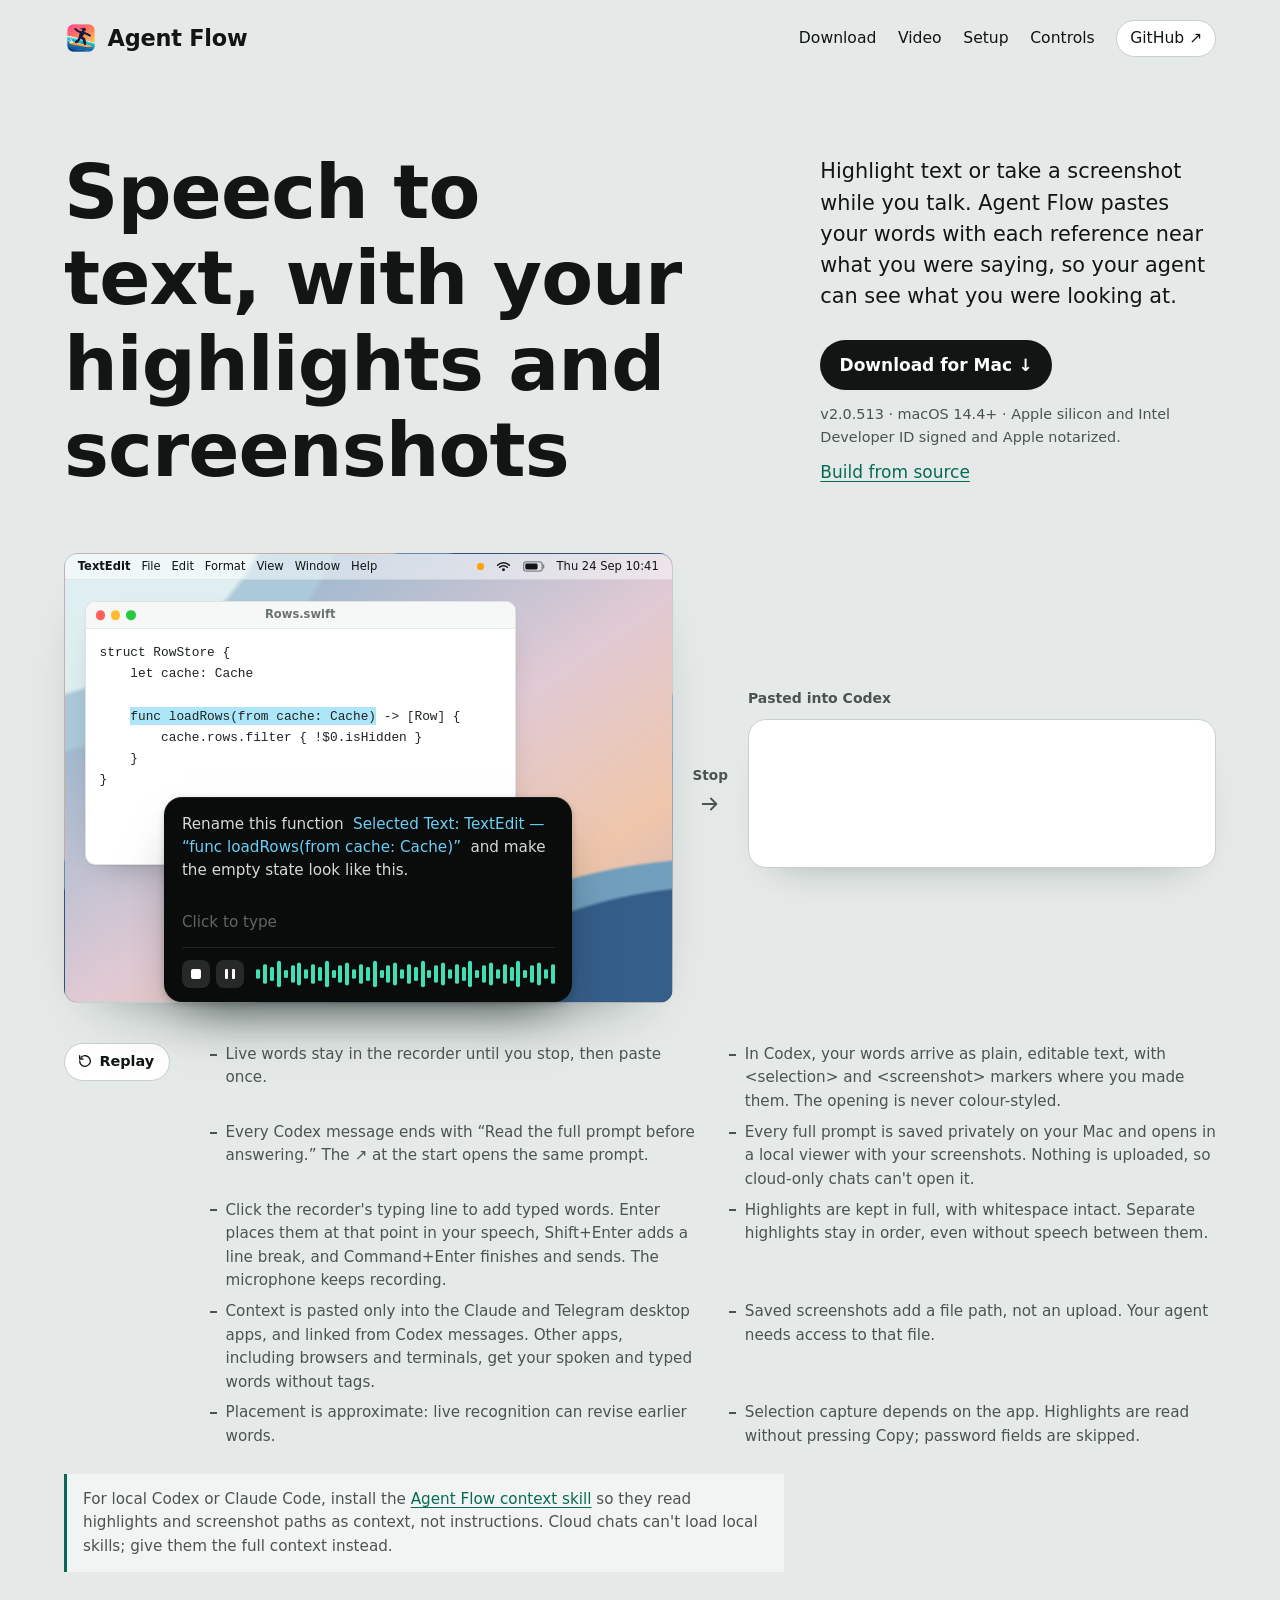
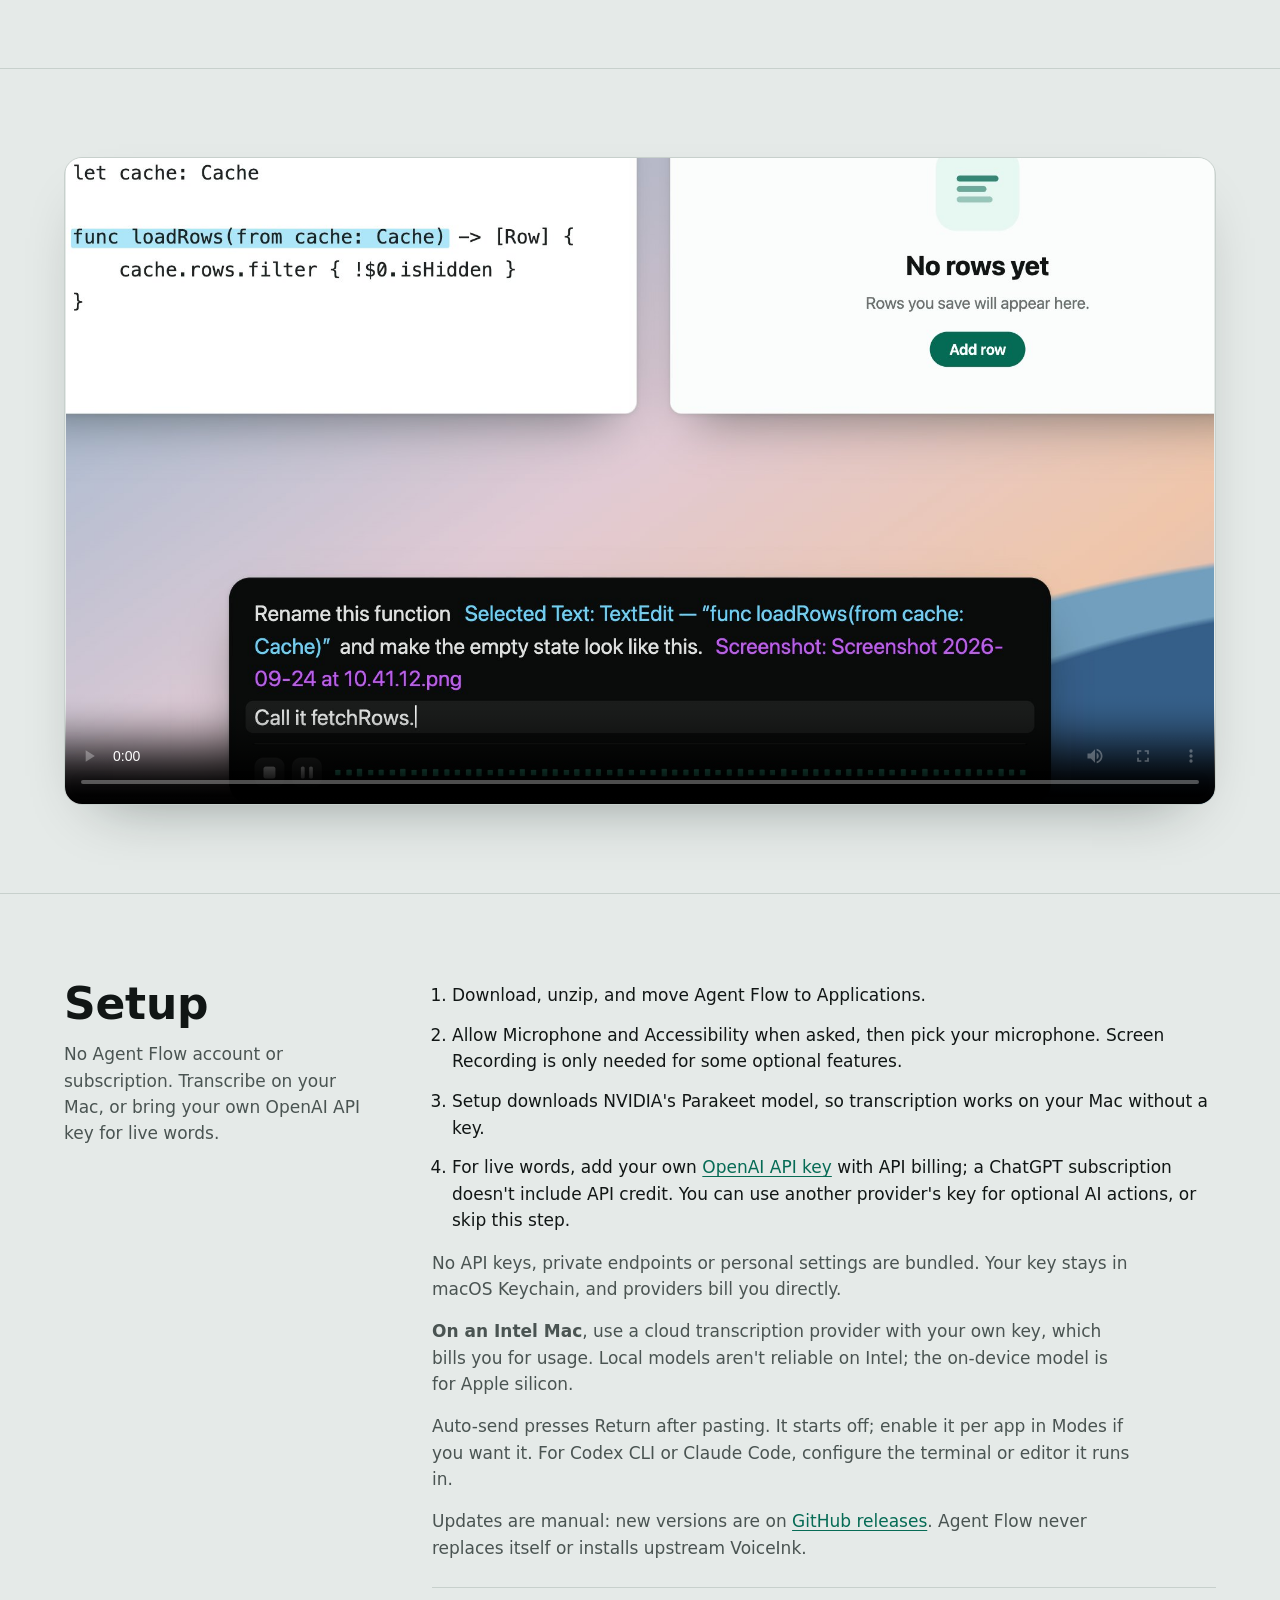
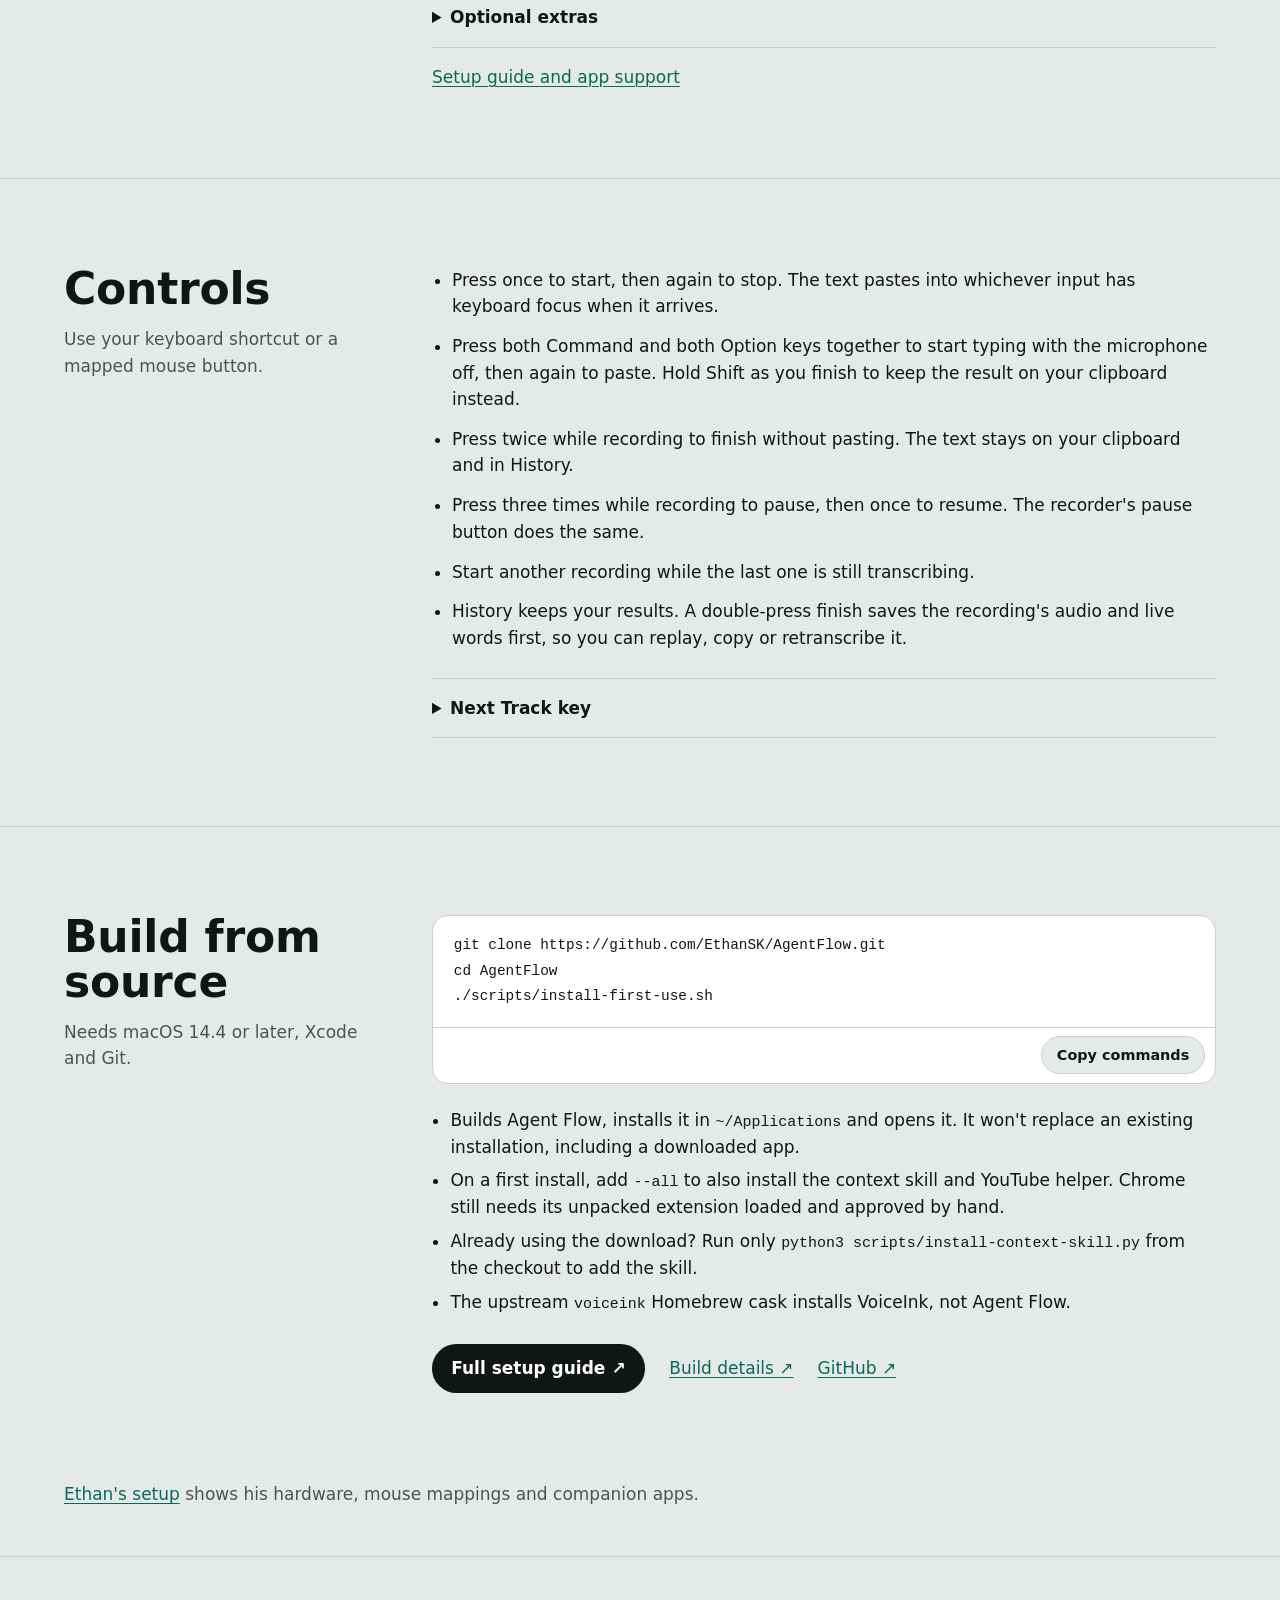
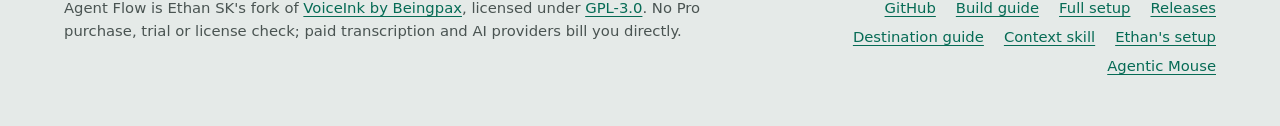
==== commit 470503e9: "Show full-prompt links in the homepage and promo" ====
--- a/docs/index.html
+++ b/docs/index.html
@@ -58,19 +58,18 @@
       content with or without JavaScript. script.js only hides and re-reveals these
       existing parts in order (data-at is milliseconds from start); it holds no copy.
       Example text is invented. Never put Ethan's real selections or screenshot paths here.
-      Serialized tags match LiveSelectionReference. This demo deliberately uses
-      a generic selection from TextEdit; Codex keeps its own task-aware tag.
+      This demo deliberately uses a generic selection from TextEdit; a Codex highlight keeps
+      its own task-aware tag in the saved prompt.
       The recorder's typing line shows "Click to type" until the typed name appears; the
-      same typed words close the Codex paste. It matches the promo video's example.
-      The Codex pane mirrors AgentFlowPromptPreview.make in v2.0.477: one plain, editable
+      same typed words close the Codex opening. It matches the promo video's example.
+      The Codex pane mirrors AgentFlowPromptPreview.make in build 513: one plain, editable
       opening (a leading ↗ full-prompt link, every authored word, and inline-code
-      <selection>/<screenshot> markers), never rainbow-coloured. A message this short also
-      gets the canonical timeline appended underneath; at 5,000 UTF-16 units or more the
-      timeline is replaced by the "Read the full prompt before answering." footer link.
-      In Codex that appended timeline colours authored words in a rainbow and references
-      cyan/magenta; this page keeps its two signal colours and does not reproduce the
-      rainbow. Timing attributes are shown as "…" for width; the real output carries
-      start_at/end_at/captured_at values.
+      <selection>/<screenshot> markers), then a separate plain "Read the full prompt before
+      answering." footer with "full prompt" linked to the same local viewer. Every Codex
+      message gets that footer, however short. No timeline, colour or math markup is added
+      to the message; the timeline, with its <app_selection> and <local_screenshot> tags, is
+      only in the viewer and the saved prompt file. The link words use this page's mint, as
+      the ↗ does.
     -->
     <section class="hero" aria-labelledby="hero-title" data-demo-root data-stop-at="3050">
       <div class="wrap">
@@ -78,8 +77,8 @@
           <h1 id="hero-title">Speech to text, with your <span class="g-select">highlights</span> and <span class="g-shot">screenshots</span></h1>
           <div class="hero-aside" id="download">
             <p class="lede">Highlight text or take a screenshot while you talk. Agent Flow pastes your words with each reference near what you were saying, so your agent can see what you were looking at.</p>
-            <p class="actions"><a class="button" href="https://github.com/EthanSK/AgentFlow/releases/download/v2.0.510/AgentFlow-v2.0.510-mac-universal.zip">Download for Mac <span aria-hidden="true">↓</span></a></p>
-            <p class="release-note">v2.0.510 · macOS 14.4+ · Apple silicon and Intel<br>Developer ID signed and Apple notarized.</p>
+            <p class="actions"><a class="button" href="https://github.com/EthanSK/AgentFlow/releases/download/v2.0.513/AgentFlow-v2.0.513-mac-universal.zip">Download for Mac <span aria-hidden="true">↓</span></a></p>
+            <p class="release-note">v2.0.513 · macOS 14.4+ · Apple silicon and Intel<br>Developer ID signed and Apple notarized.</p>
             <p class="source-link"><a href="#build">Build from source</a></p>
           </div>
         </div>
@@ -164,13 +163,7 @@
             <p class="pane-label">Pasted into Codex</p>
             <div class="composer">
               <p class="msg msg-open step" data-at="3300"><span class="prompt-link" aria-hidden="true">↗</span><span class="sr-only">Full prompt link.</span> Rename this function <code class="marker">&lt;selection&gt;</code> and make the empty state look like this. <code class="marker">&lt;screenshot&gt;</code> Call it fetchRows.</p>
-              <div class="timeline">
-                <pre class="msg-xml xml-speech step" data-at="3600"><code><span class="t">&lt;speech</span> <span class="a">…</span><span class="t">&gt;</span>Rename this function<span class="t">&lt;/speech&gt;</span></code></pre>
-                <pre class="msg-xml xml-select step" data-at="3750"><code><span class="t">&lt;app_selection</span> <span class="a">index="1" source="TextEdit" characters="32" middle_omitted="false" truncated="false" bundle_id="com.apple.TextEdit" …</span><span class="t">&gt;&lt;text&gt;</span>func loadRows(from cache: Cache)<span class="t">&lt;/text&gt;&lt;/app_selection&gt;</span></code></pre>
-                <pre class="msg-xml xml-speech step" data-at="3900"><code><span class="t">&lt;speech</span> <span class="a">…</span><span class="t">&gt;</span>and make the empty state look like this.<span class="t">&lt;/speech&gt;</span></code></pre>
-                <pre class="msg-xml xml-shot step" data-at="4050"><code><span class="t">&lt;local_screenshot</span> <span class="a">path="/Users/you/Desktop/Screenshot 2026-09-24 at 10.41.12.png" …</span><span class="t">/&gt;</span></code></pre>
-                <pre class="msg-xml xml-speech step" data-at="4200"><code><span class="t">&lt;typed_text</span> <span class="a">…</span><span class="t">&gt;</span>Call it fetchRows.<span class="t">&lt;/typed_text&gt;</span></code></pre>
-              </div>
+              <p class="msg msg-foot step" data-at="3600">Read the <span class="prompt-link">full prompt</span> before answering.</p>
             </div>
           </div>
 
@@ -179,11 +172,11 @@
             <ul class="facts">
               <li>Live words stay in the recorder until you stop, then paste once.</li>
               <li>In Codex, your words arrive as plain, editable text, with &lt;selection&gt; and &lt;screenshot&gt; markers where you made them. The opening is never colour-styled.</li>
-              <li>A short message adds the full timeline underneath. A longer one ends with a “Read the full prompt” link instead; the ↗ at the start opens the same prompt.</li>
+              <li>Every Codex message ends with “Read the full prompt before answering.” The ↗ at the start opens the same prompt.</li>
               <li>Every full prompt is saved privately on your Mac and opens in a local viewer with your screenshots. Nothing is uploaded, so cloud-only chats can't open it.</li>
               <li>Click the recorder's typing line to add typed words. Enter places them at that point in your speech, Shift+Enter adds a line break, and Command+Enter finishes and sends. The microphone keeps recording.</li>
               <li>Highlights are kept in full, with whitespace intact. Separate highlights stay in order, even without speech between them.</li>
-              <li>Context is pasted only into the Codex, Claude and Telegram desktop apps. Other apps, including browsers and terminals, get your spoken and typed words without tags.</li>
+              <li>Context is pasted only into the Claude and Telegram desktop apps, and linked from Codex messages. Other apps, including browsers and terminals, get your spoken and typed words without tags.</li>
               <li>Saved screenshots add a file path, not an upload. Your agent needs access to that file.</li>
               <li>Placement is approximate: live recognition can revise earlier words.</li>
               <li>Selection capture depends on the app. Highlights are read without pressing Copy; password fields are skipped.</li>
@@ -199,13 +192,15 @@
       It reuses the hero demo's invented example and only states claims this page already
       makes, so re-render it whenever the demo example or those claims change. Speech,
       music and captions share the same timeline; audio starts only after a visitor plays it.
-      promo/scene.html now draws v2.0.458: the recorder on the screen's bottom edge with its
-      Pause control, the plain Codex opening with inline <selection>/<screenshot> markers and
-      the short timeline underneath, and the prompt viewer without a "Your words" copy. The
-      MP4 and poster are redrawn by render.mjs's reuse-audio mode (see promo/README.md), which
-      keeps the published soundtrack packet for packet and the captions byte for byte; their
-      ?v= values were rotated for that redraw, and the captions' value stays. Don't publish
-      this page with the old MP4 still in place: it shows the earlier rainbow opening.
+      promo/scene.html now draws build 513: the recorder on the screen's bottom edge with its
+      Pause control, the plain Codex opening with inline <selection>/<screenshot> markers,
+      the plain "Read the full prompt before answering." footer instead of a timeline, and
+      the prompt viewer without a "Your words" copy. The MP4 and poster are redrawn by
+      render.mjs's reuse-audio mode (see promo/README.md), which keeps the published
+      soundtrack packet for packet and the captions byte for byte; their ?v= values were
+      rotated to 513-file-prompt for that redraw, and the captions' value stays. Don't
+      publish this page before that redraw: the old MP4 shows the build 458 message with
+      the timeline underneath.
       Ethan asked for no visible title, subtitle or transcript here (2026-09-27): the video
       sits in the page like a normal embedded promo. The section keeps id="video" for the
       top navigation and takes its accessible name from aria-label. The captions track
@@ -216,11 +211,11 @@
       <div class="wrap">
         <figure class="promo-video">
           <video controls playsinline preload="metadata" width="1920" height="1080"
-            poster="assets/agentflow-promo-poster.jpg?v=458-plain-opening"
+            poster="assets/agentflow-promo-poster.jpg?v=513-file-prompt"
             aria-label="Agent Flow in use: dictating, highlighting a function, taking a screenshot and typing a name in the recorder, then sending one short message to Codex and opening its full prompt">
-            <source src="assets/agentflow-promo.mp4?v=458-plain-opening" type="video/mp4">
+            <source src="assets/agentflow-promo.mp4?v=513-file-prompt" type="video/mp4">
             <track kind="captions" src="assets/agentflow-promo.vtt?v=963678fc" srclang="en" label="English">
-            <a href="assets/agentflow-promo.mp4?v=458-plain-opening">Agent Flow video (MP4)</a>
+            <a href="assets/agentflow-promo.mp4?v=513-file-prompt">Agent Flow video (MP4)</a>
           </video>
         </figure>
       </div>
--- a/docs/styles.css
+++ b/docs/styles.css
@@ -723,12 +723,16 @@
   font-size: 0.975rem;
 }
 
-/* Codex's editable opening stays plain: the ↗ full-prompt link, then every
-   authored word with the markers rendered as Codex's ordinary inline code. */
+/* Codex's message stays plain: the ↗ full-prompt link, every authored word with
+   the markers rendered as Codex's ordinary inline code, then the footer, whose
+   "full prompt" words are the same link. Only the opening arrow needs the gap. */
 .prompt-link {
-  margin-right: 0.15em;
   color: var(--mint-ink);
   font-weight: 600;
+}
+
+.msg-open .prompt-link {
+  margin-right: 0.15em;
 }
 
 .marker {
@@ -739,56 +743,6 @@
   color: var(--ink);
   font-size: 0.82em;
   white-space: nowrap;
-}
-
-/* The full timeline appended under a short message, one block per section. */
-.timeline {
-  display: flex;
-  flex-direction: column;
-  gap: 0.35rem;
-}
-
-.msg-xml {
-  margin: 0;
-  padding: 0.55rem 0.75rem;
-  border-left: 3px solid;
-  border-radius: 4px 8px 8px 4px;
-  font-size: 0.78rem;
-  line-height: 1.55;
-  white-space: pre-wrap;
-  overflow-wrap: anywhere;
-}
-
-.msg-xml .a {
-  color: var(--graphite);
-}
-
-/* Speech and typing keep neutral tags: cyan and violet stay reserved for references. */
-.xml-speech {
-  border-color: var(--rule);
-  background: #f4f6f5;
-}
-
-.xml-speech .t {
-  color: var(--graphite);
-}
-
-.xml-select {
-  border-color: var(--cyan-ink);
-  background: var(--cyan-tint);
-}
-
-.xml-select .t {
-  color: var(--cyan-ink);
-}
-
-.xml-shot {
-  border-color: var(--violet-ink);
-  background: var(--violet-tint);
-}
-
-.xml-shot .t {
-  color: var(--violet-ink);
 }
 
 .demo-caption {
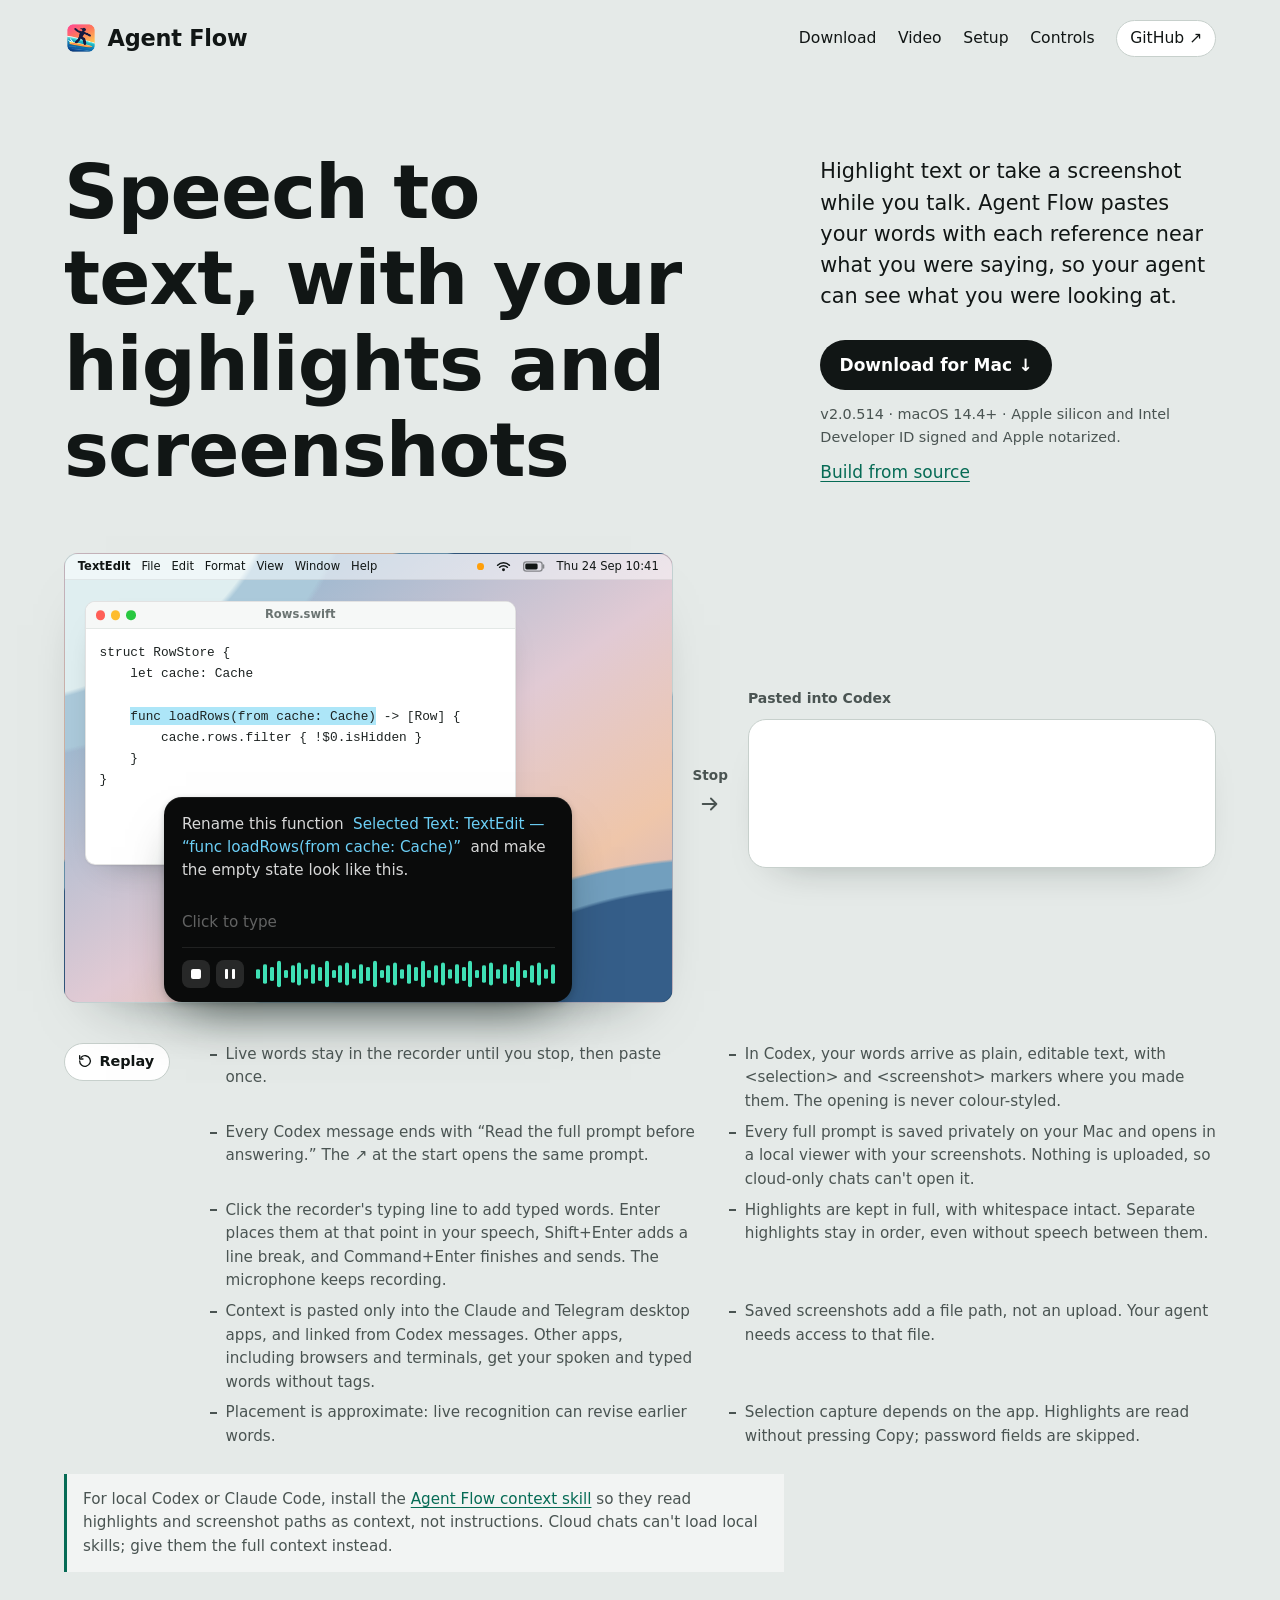
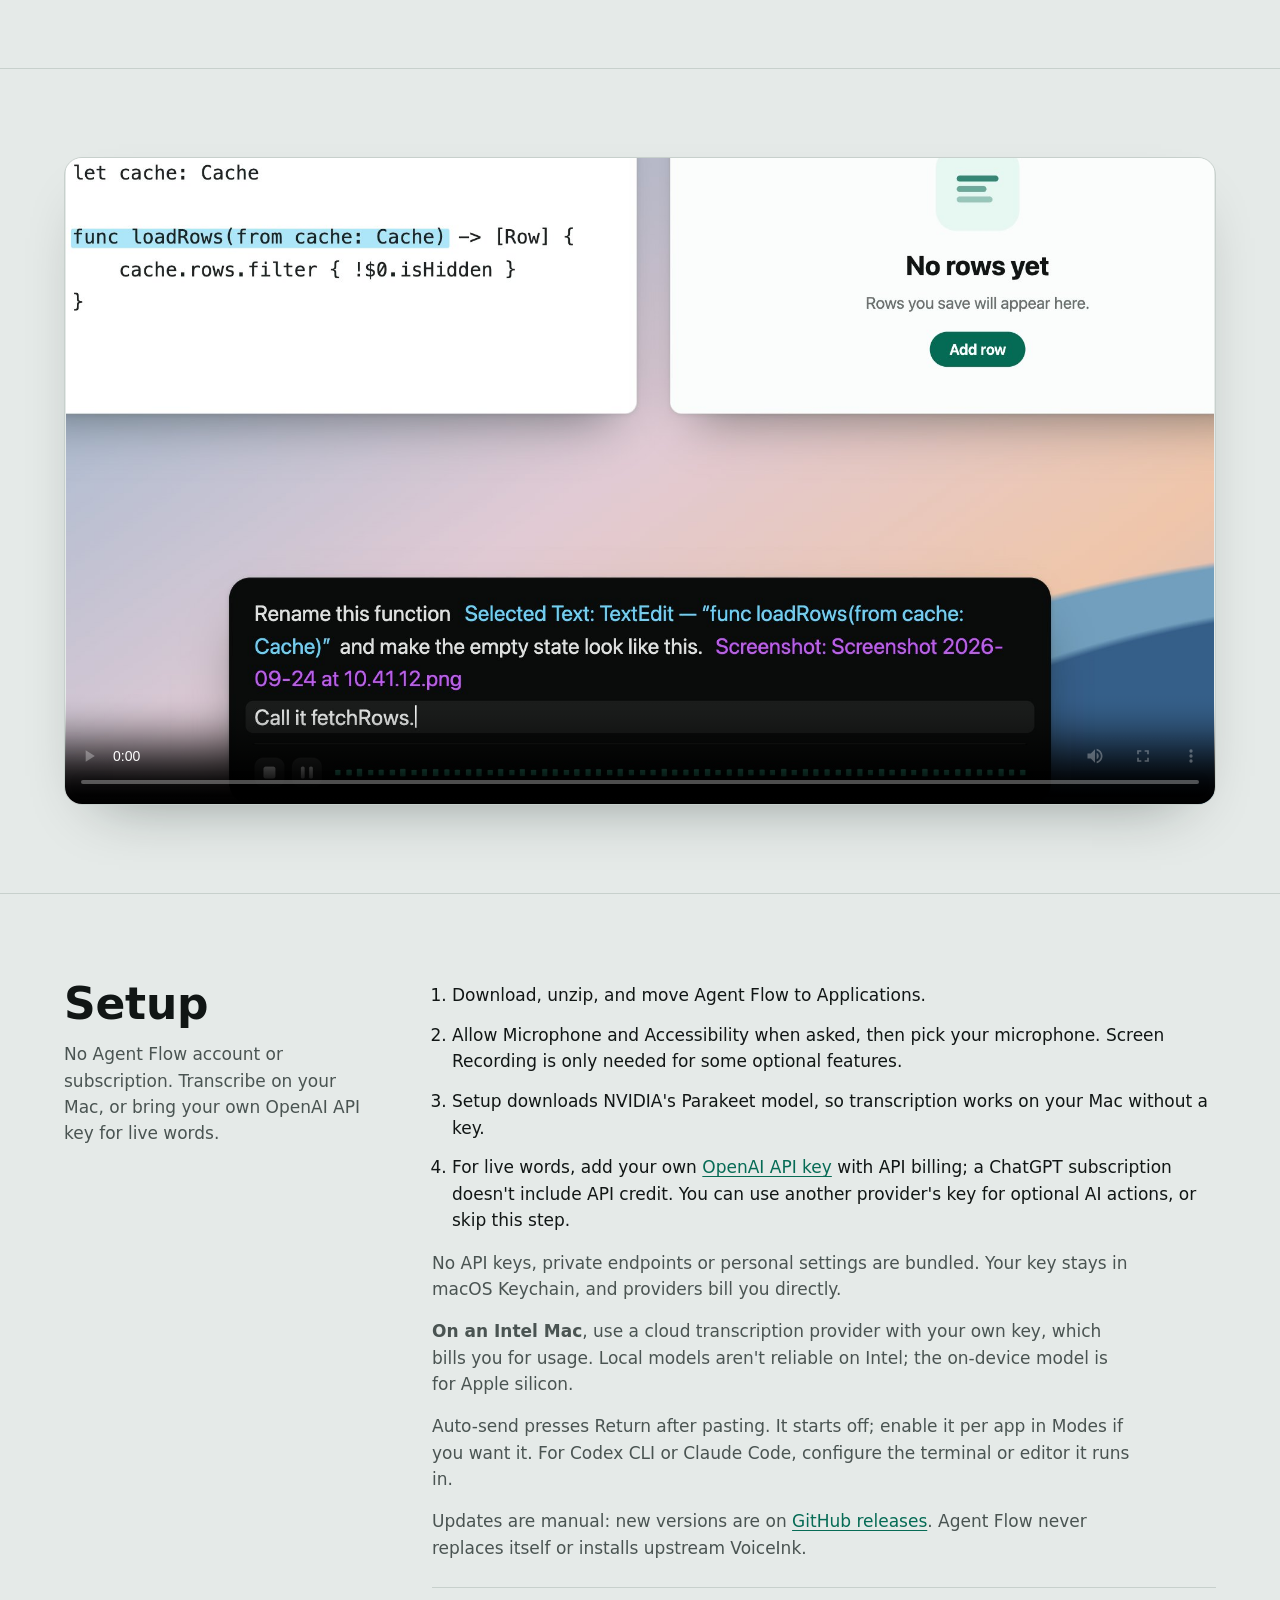
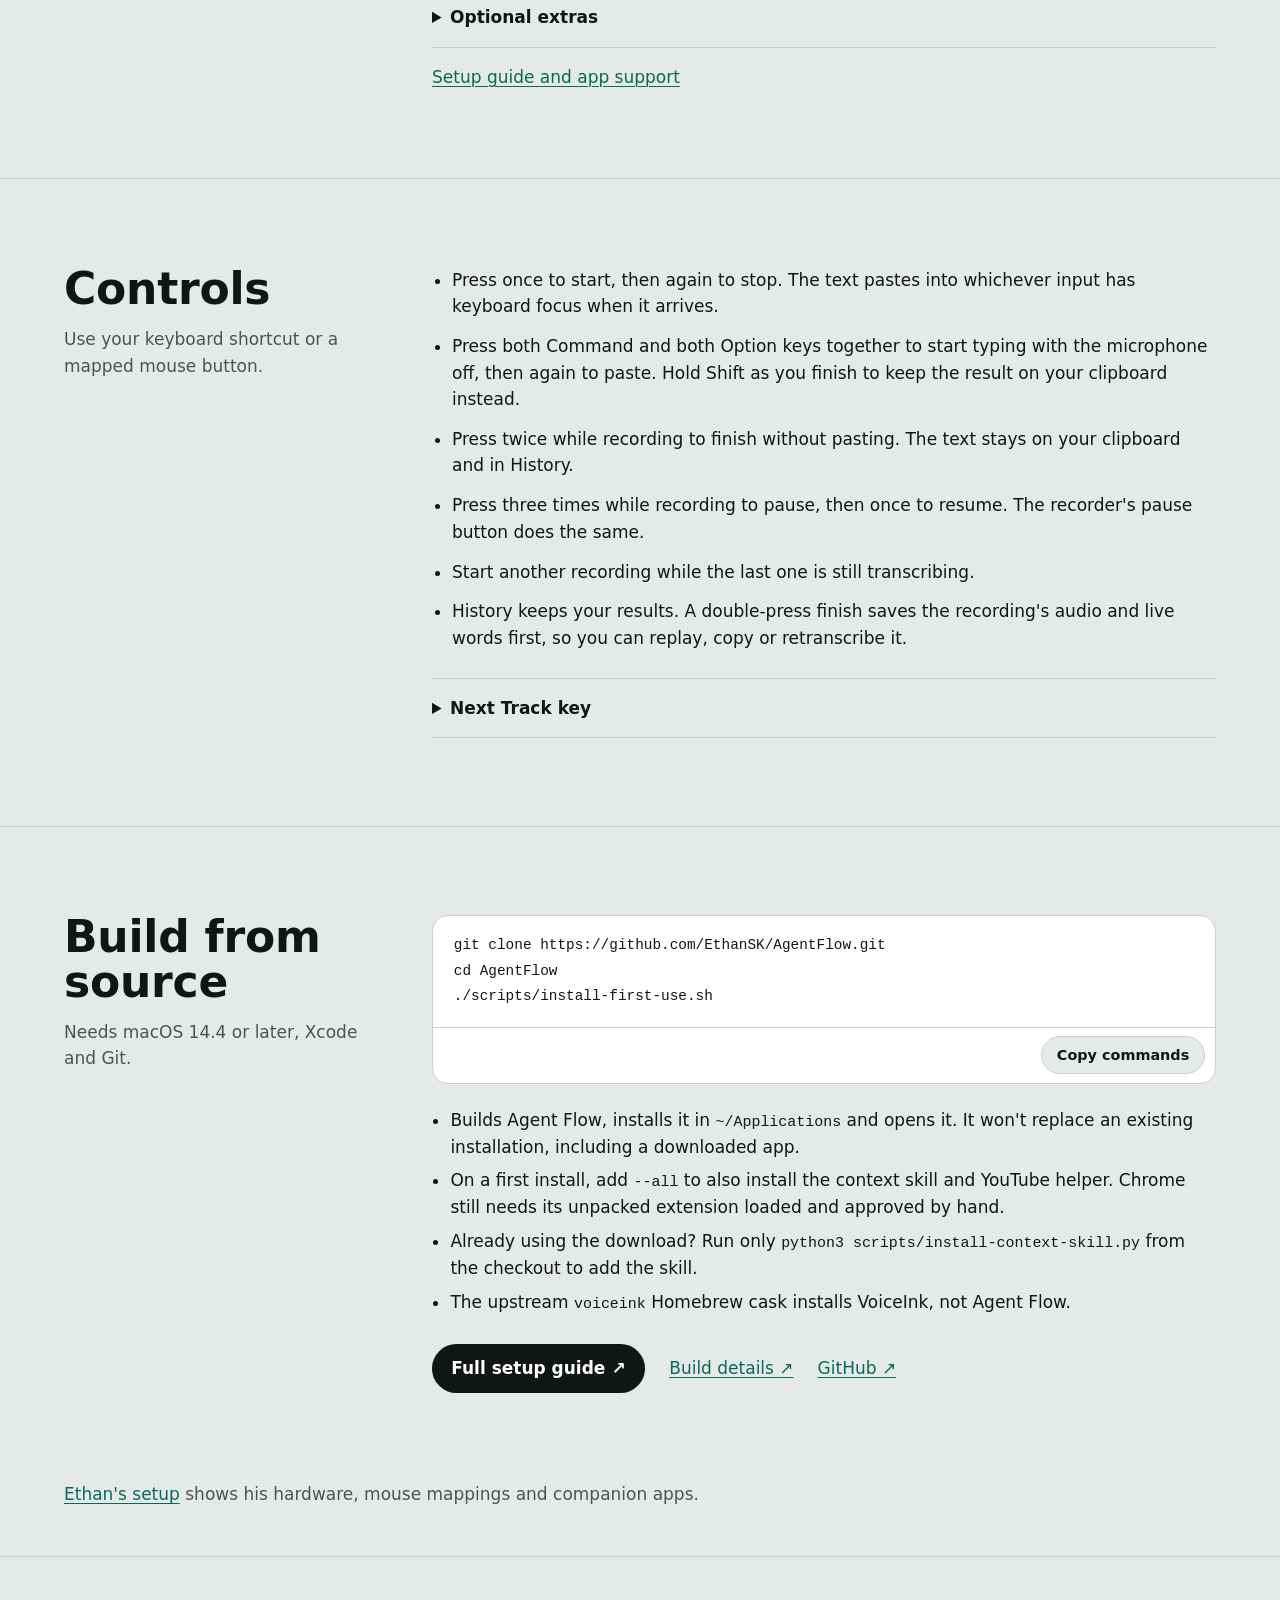
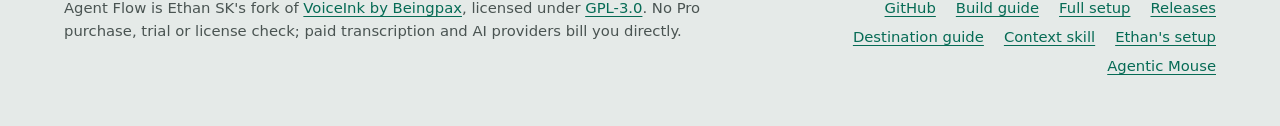
==== commit 75cee927: "Link the verified 514 release and record qualification" ====
--- a/docs/index.html
+++ b/docs/index.html
@@ -77,8 +77,14 @@
           <h1 id="hero-title">Speech to text, with your <span class="g-select">highlights</span> and <span class="g-shot">screenshots</span></h1>
           <div class="hero-aside" id="download">
             <p class="lede">Highlight text or take a screenshot while you talk. Agent Flow pastes your words with each reference near what you were saying, so your agent can see what you were looking at.</p>
-            <p class="actions"><a class="button" href="https://github.com/EthanSK/AgentFlow/releases/download/v2.0.513/AgentFlow-v2.0.513-mac-universal.zip">Download for Mac <span aria-hidden="true">↓</span></a></p>
-            <p class="release-note">v2.0.513 · macOS 14.4+ · Apple silicon and Intel<br>Developer ID signed and Apple notarized.</p>
+            <!--
+              Build 514: reads the floating Codex Voice panel's mute state through its
+              checkbox controls, so recording can check the microphone and speakers
+              before falling back to the shortcut. Presentation is unchanged, so the
+              build 513 demo, promo video and captions stay accurate.
+            -->
+            <p class="actions"><a class="button" href="https://github.com/EthanSK/AgentFlow/releases/download/v2.0.514/AgentFlow-v2.0.514-mac-universal.zip">Download for Mac <span aria-hidden="true">↓</span></a></p>
+            <p class="release-note">v2.0.514 · macOS 14.4+ · Apple silicon and Intel<br>Developer ID signed and Apple notarized.</p>
             <p class="source-link"><a href="#build">Build from source</a></p>
           </div>
         </div>
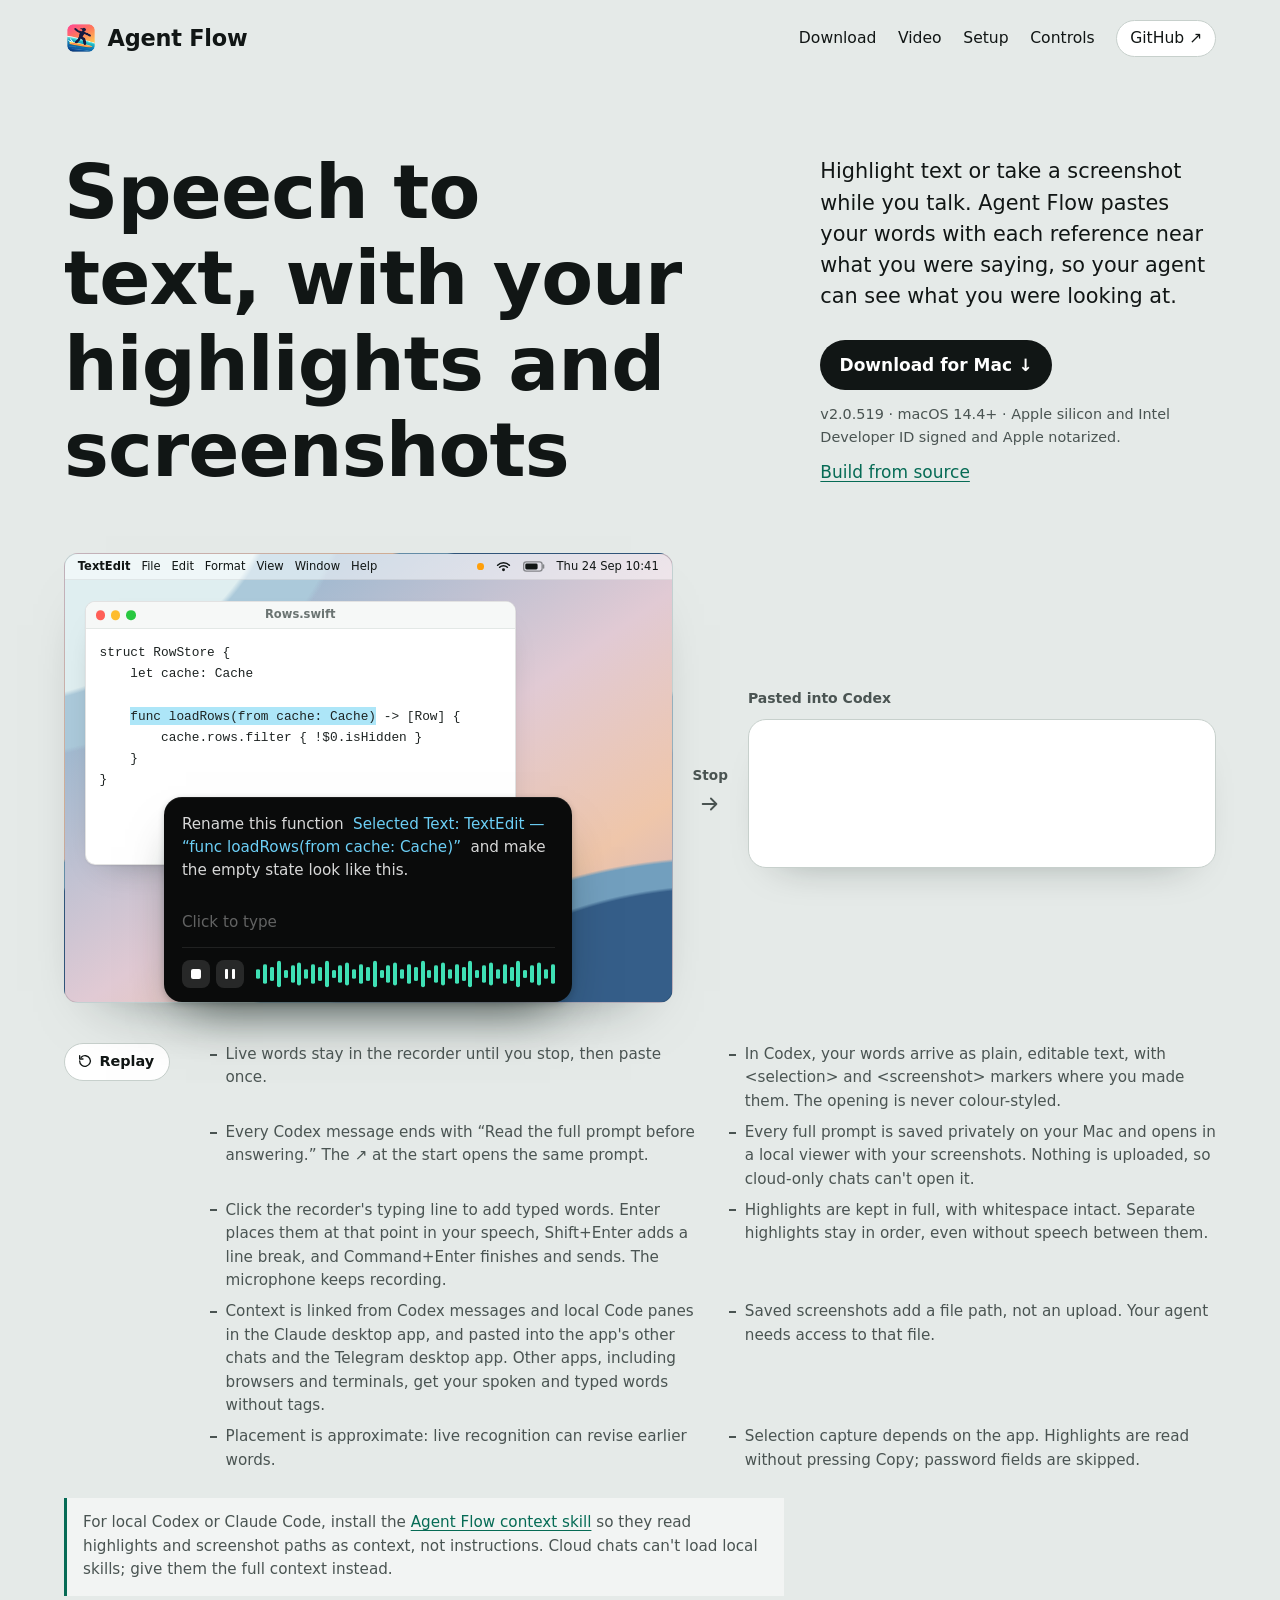
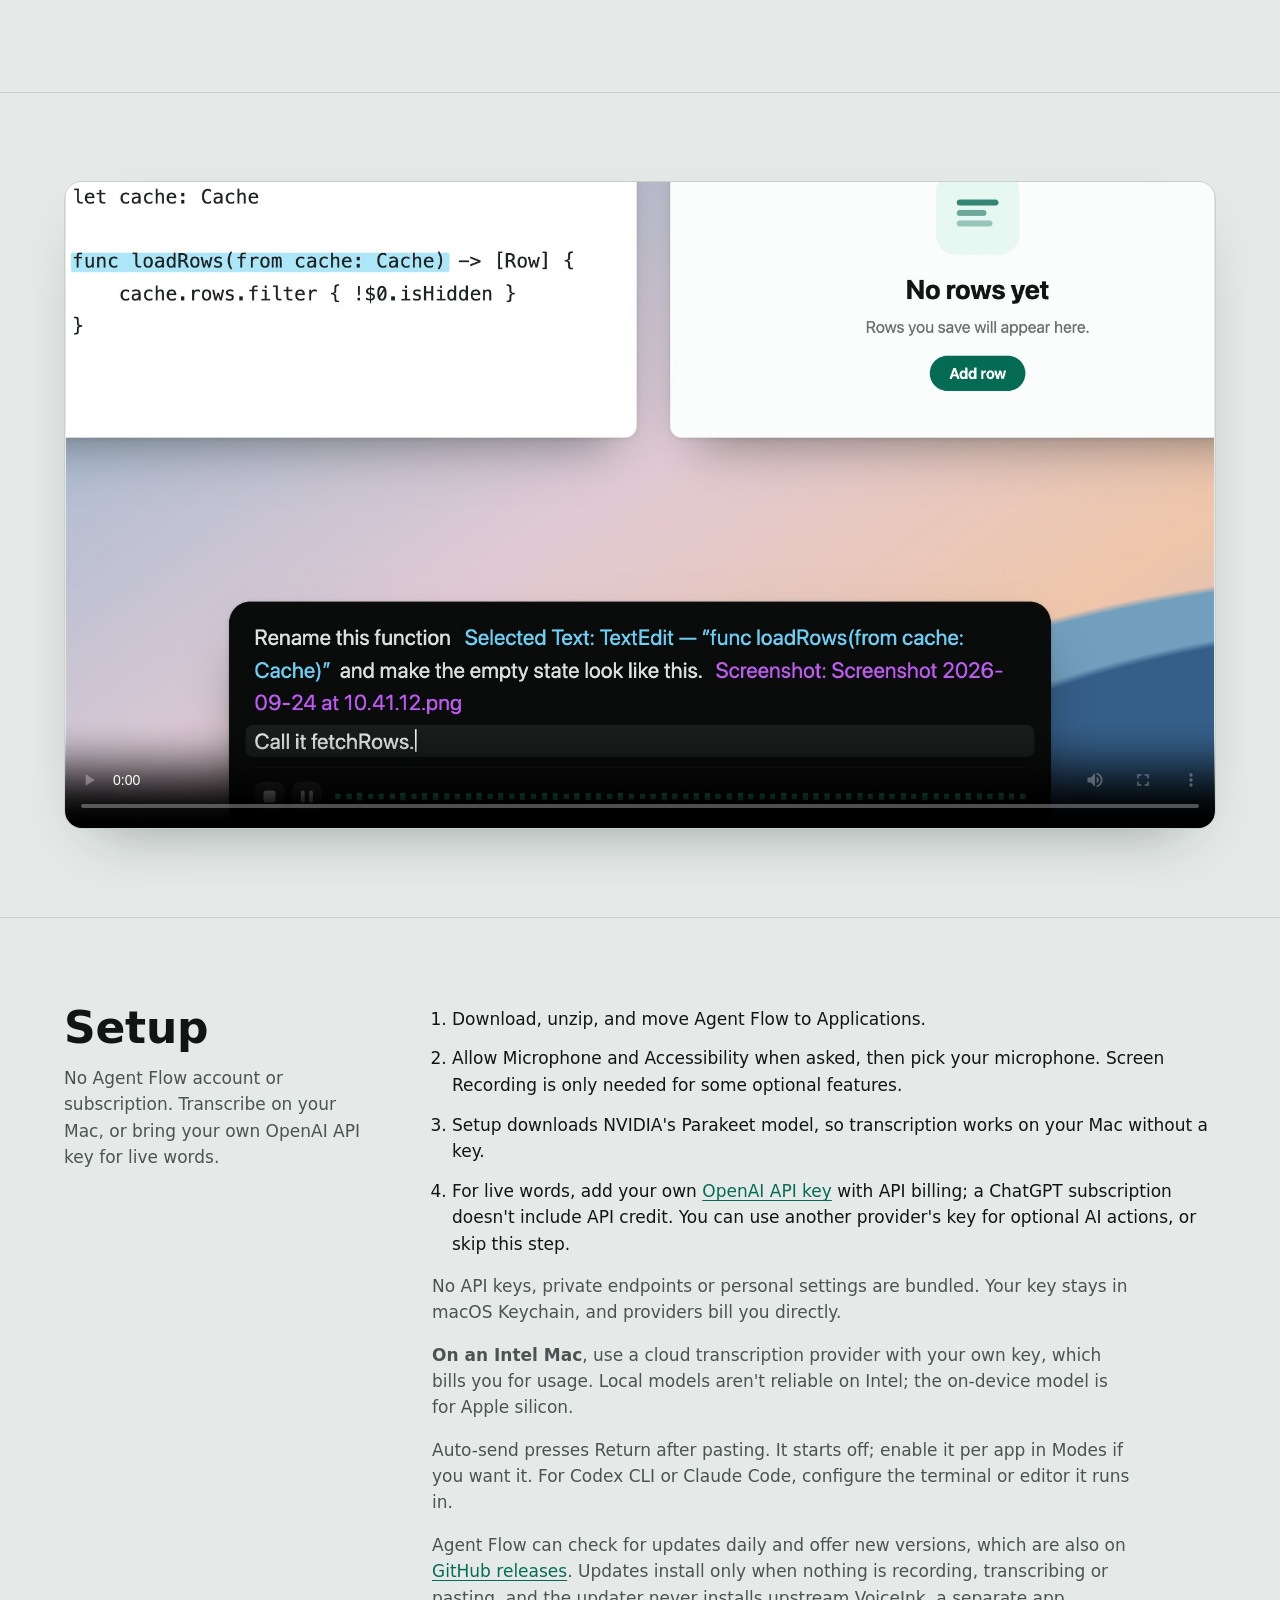
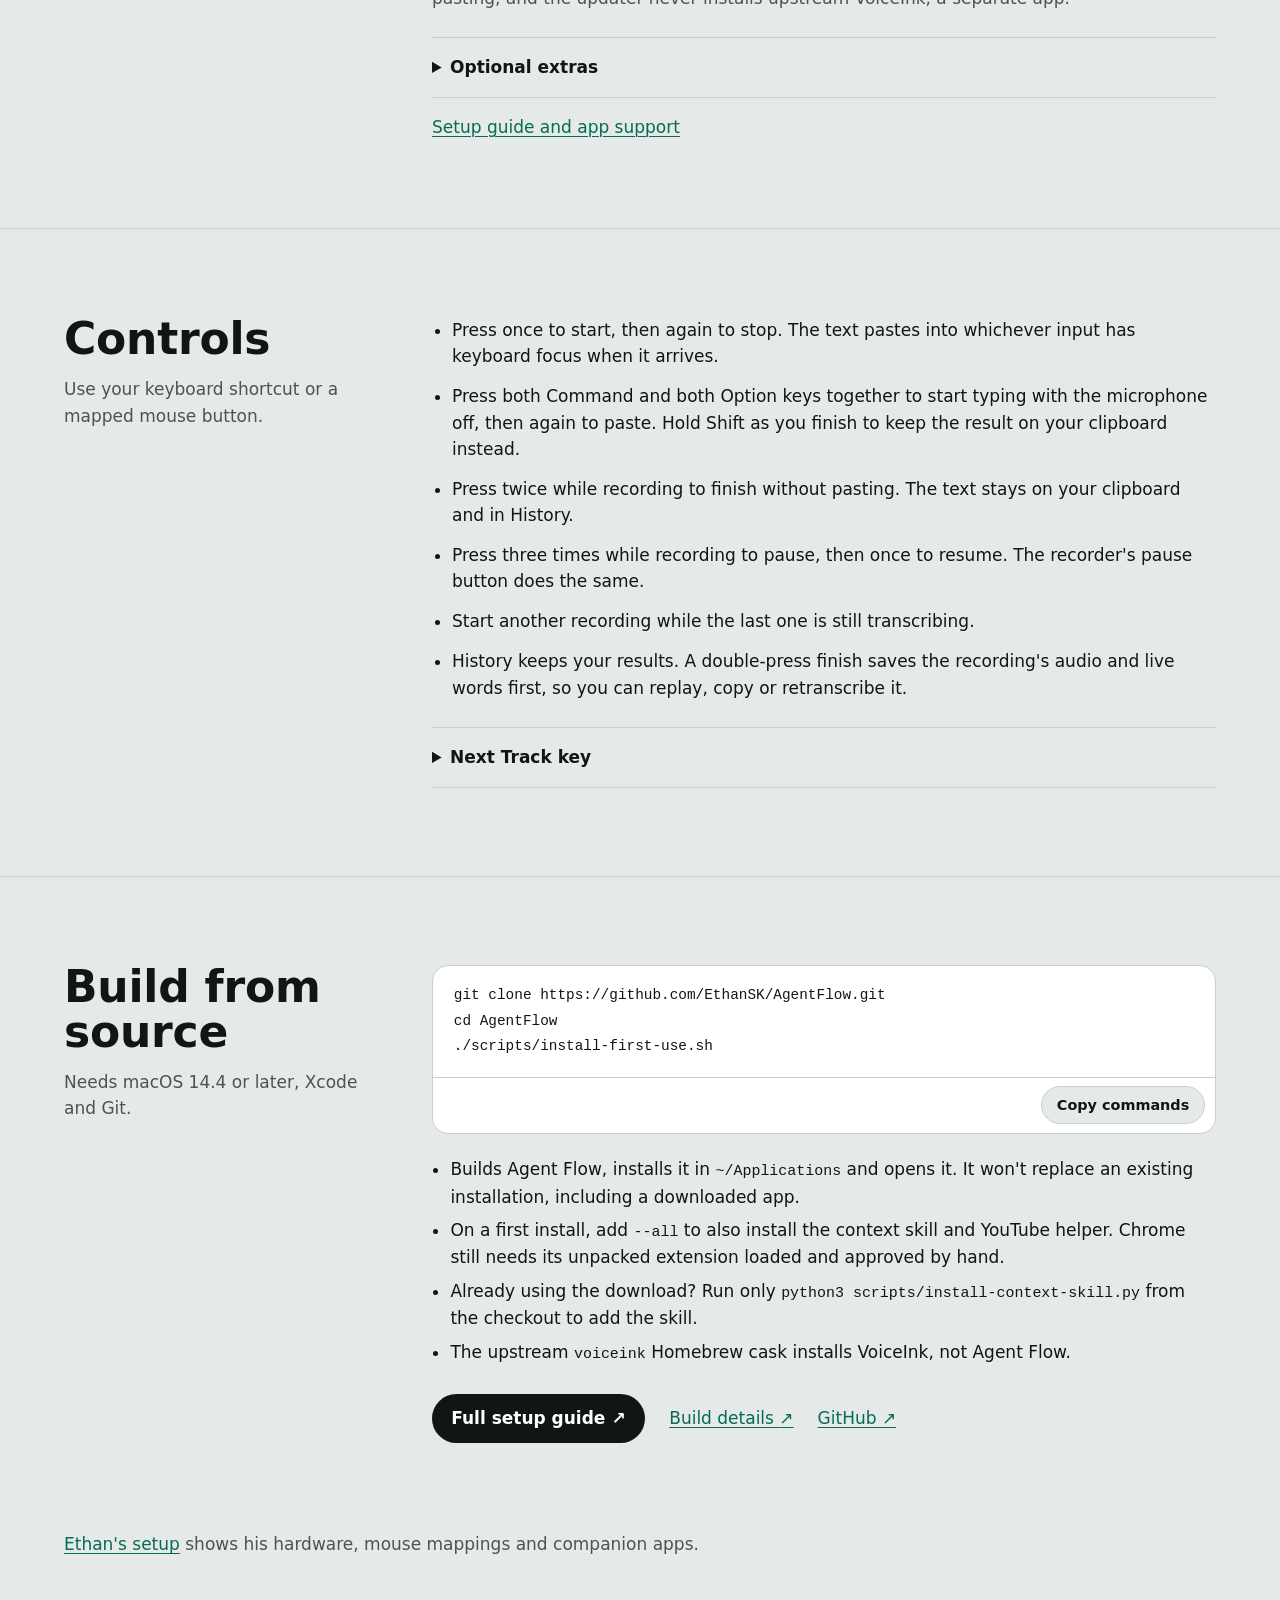
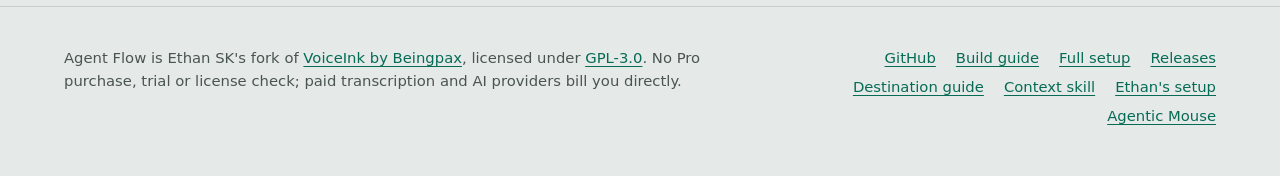
==== commit 8c2e6889: "Link qualified build 519 and update release guidance" ====
--- a/docs/index.html
+++ b/docs/index.html
@@ -78,13 +78,17 @@
           <div class="hero-aside" id="download">
             <p class="lede">Highlight text or take a screenshot while you talk. Agent Flow pastes your words with each reference near what you were saying, so your agent can see what you were looking at.</p>
             <!--
-              Build 514: reads the floating Codex Voice panel's mute state through its
-              checkbox controls, so recording can check the microphone and speakers
-              before falling back to the shortcut. Presentation is unchanged, so the
-              build 513 demo, promo video and captions stay accurate.
+              Build 519: finishes with only typed words are silent; speech and mixed
+              sessions keep the finish sound. Automatic Codex Voice speaker mute and
+              unmute is off for now; microphone muting stays. Local Code panes in the
+              Claude desktop app, when positively identified, get the same full-prompt
+              file handoff as Codex; cloud, SSH and unknown Claude chats keep full
+              inline content, and terminal Claude Code stays plain like other
+              terminals. Codex presentation is unchanged, so the build 513 demo, promo
+              video and captions stay accurate.
             -->
-            <p class="actions"><a class="button" href="https://github.com/EthanSK/AgentFlow/releases/download/v2.0.514/AgentFlow-v2.0.514-mac-universal.zip">Download for Mac <span aria-hidden="true">↓</span></a></p>
-            <p class="release-note">v2.0.514 · macOS 14.4+ · Apple silicon and Intel<br>Developer ID signed and Apple notarized.</p>
+            <p class="actions"><a class="button" href="https://github.com/EthanSK/AgentFlow/releases/download/v2.0.519/AgentFlow-v2.0.519-mac-universal.zip">Download for Mac <span aria-hidden="true">↓</span></a></p>
+            <p class="release-note">v2.0.519 · macOS 14.4+ · Apple silicon and Intel<br>Developer ID signed and Apple notarized.</p>
             <p class="source-link"><a href="#build">Build from source</a></p>
           </div>
         </div>
@@ -182,7 +186,7 @@
               <li>Every full prompt is saved privately on your Mac and opens in a local viewer with your screenshots. Nothing is uploaded, so cloud-only chats can't open it.</li>
               <li>Click the recorder's typing line to add typed words. Enter places them at that point in your speech, Shift+Enter adds a line break, and Command+Enter finishes and sends. The microphone keeps recording.</li>
               <li>Highlights are kept in full, with whitespace intact. Separate highlights stay in order, even without speech between them.</li>
-              <li>Context is pasted only into the Claude and Telegram desktop apps, and linked from Codex messages. Other apps, including browsers and terminals, get your spoken and typed words without tags.</li>
+              <li>Context is linked from Codex messages and local Code panes in the Claude desktop app, and pasted into the app's other chats and the Telegram desktop app. Other apps, including browsers and terminals, get your spoken and typed words without tags.</li>
               <li>Saved screenshots add a file path, not an upload. Your agent needs access to that file.</li>
               <li>Placement is approximate: live recognition can revise earlier words.</li>
               <li>Selection capture depends on the app. Highlights are read without pressing Copy; password fields are skipped.</li>
@@ -250,7 +254,7 @@
           <p class="note">No API keys, private endpoints or personal settings are bundled. Your key stays in macOS Keychain, and providers bill you directly.</p>
           <p class="note"><strong>On an Intel Mac</strong>, use a cloud transcription provider with your own key, which bills you for usage. Local models aren't reliable on Intel; the on-device model is for Apple silicon.</p>
           <p class="note">Auto-send presses Return after pasting. It starts off; enable it per app in Modes if you want it. For Codex CLI or Claude Code, configure the terminal or editor it runs in.</p>
-          <p class="note">Updates are manual: new versions are on <a href="https://github.com/EthanSK/AgentFlow/releases">GitHub releases</a>. Agent Flow never replaces itself or installs upstream VoiceInk.</p>
+          <p class="note">Agent Flow can check for updates daily and offer new versions, which are also on <a href="https://github.com/EthanSK/AgentFlow/releases">GitHub releases</a>. Updates install only when nothing is recording, transcribing or pasting, and the updater never installs upstream VoiceInk, a separate app.</p>
           <details class="optional" id="pieces">
             <summary>Optional extras</summary>
             <dl class="pieces">
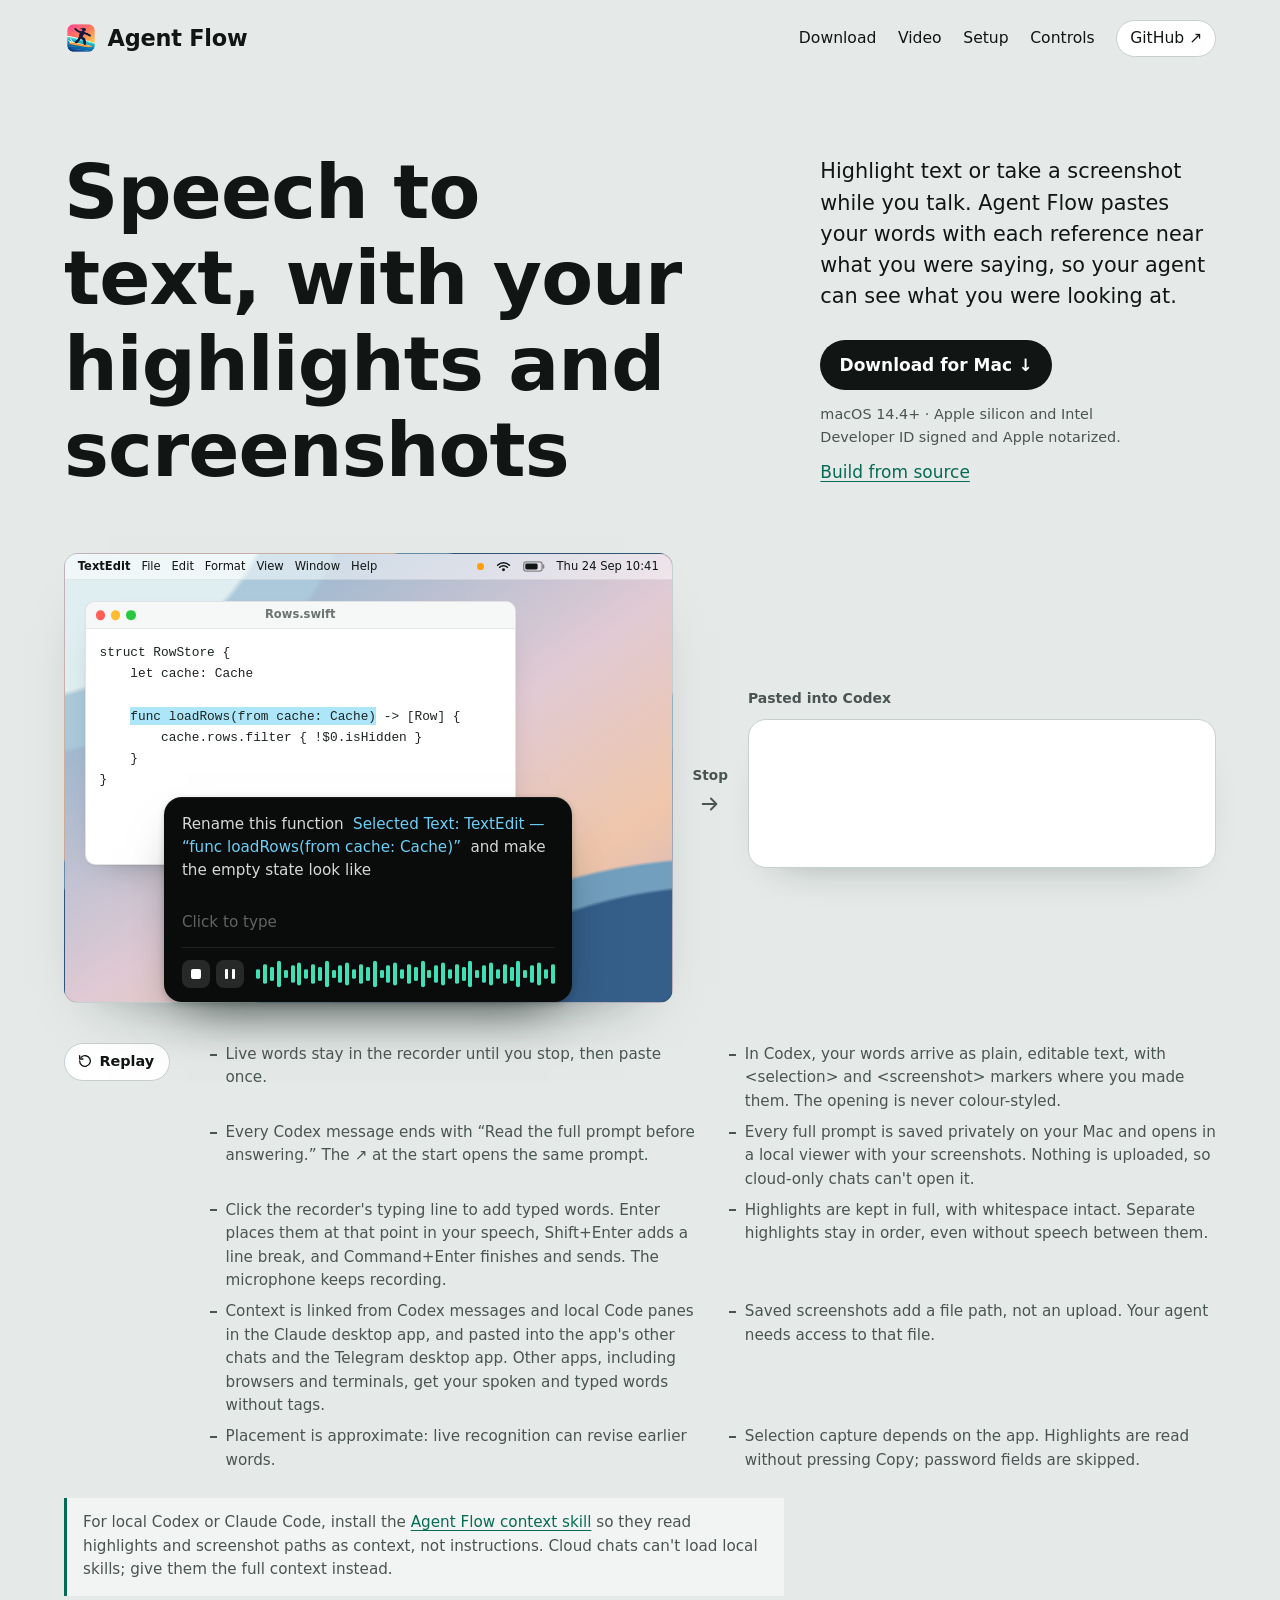
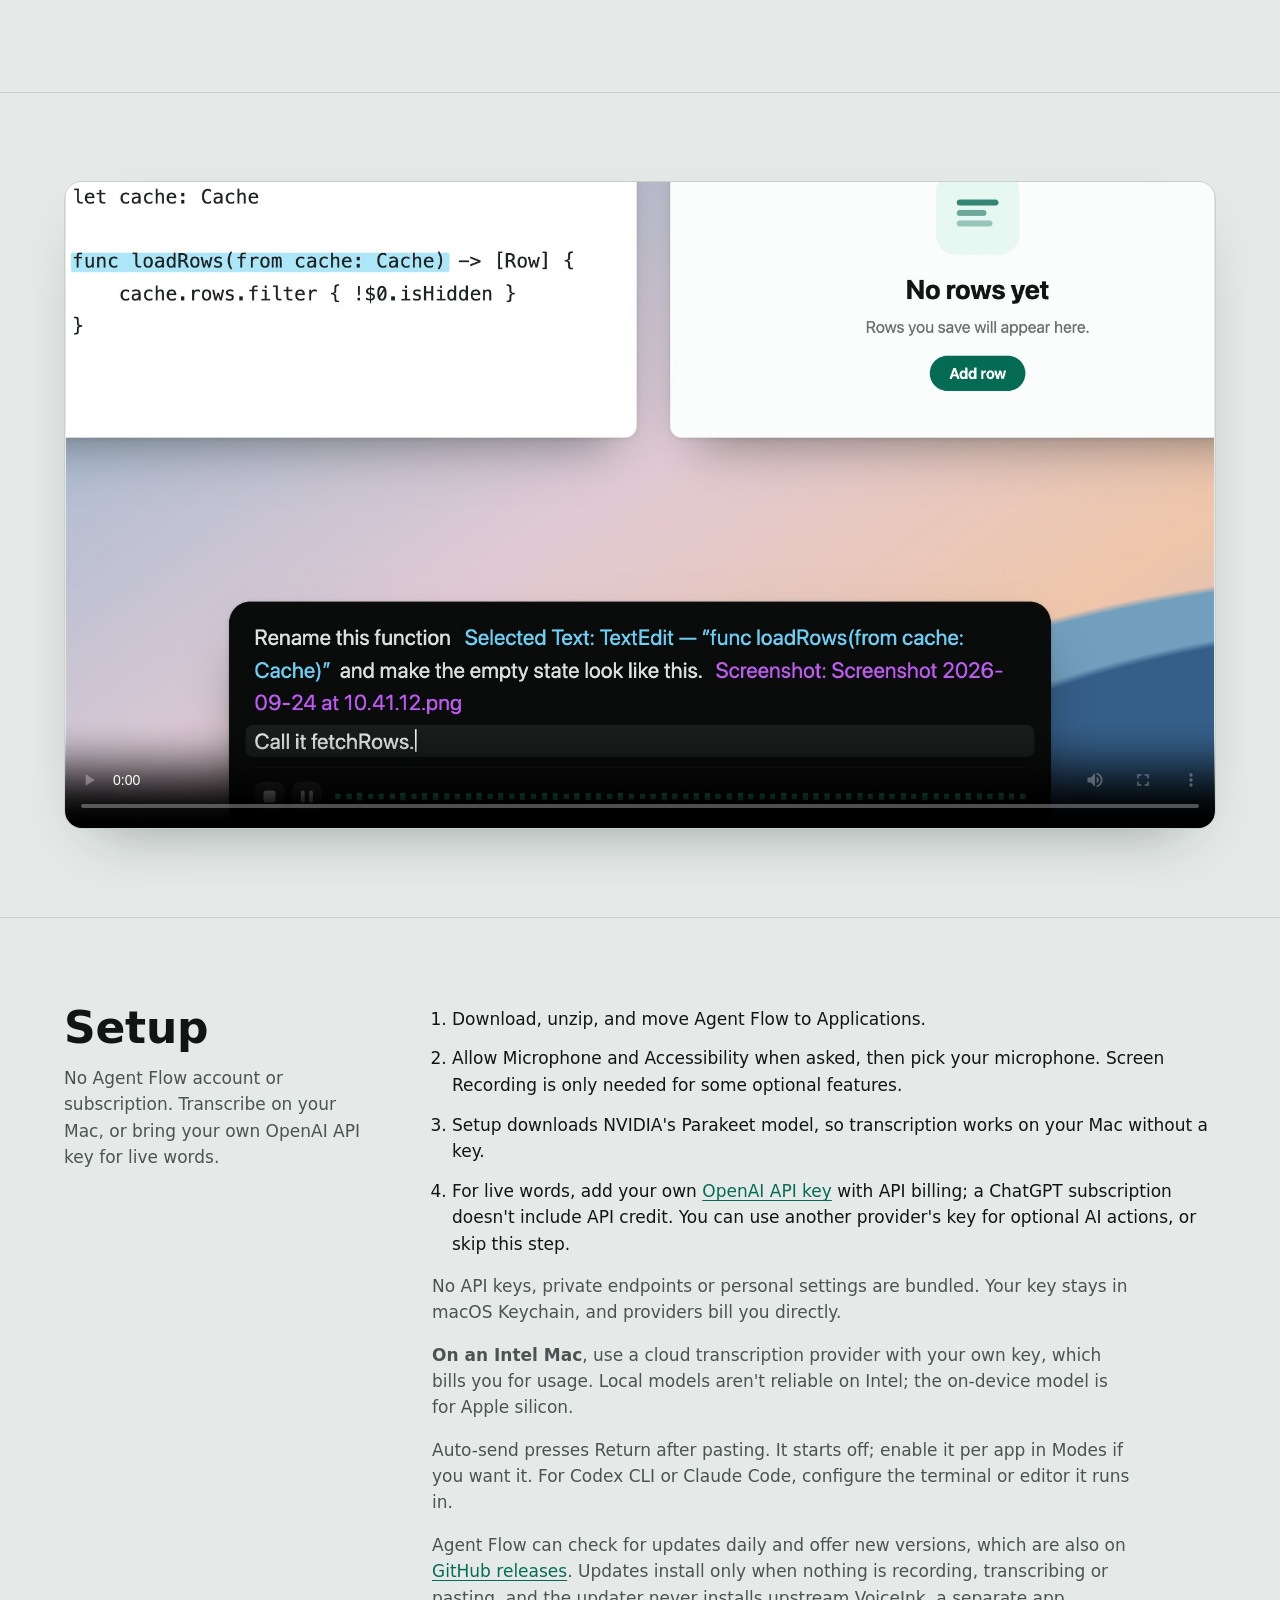
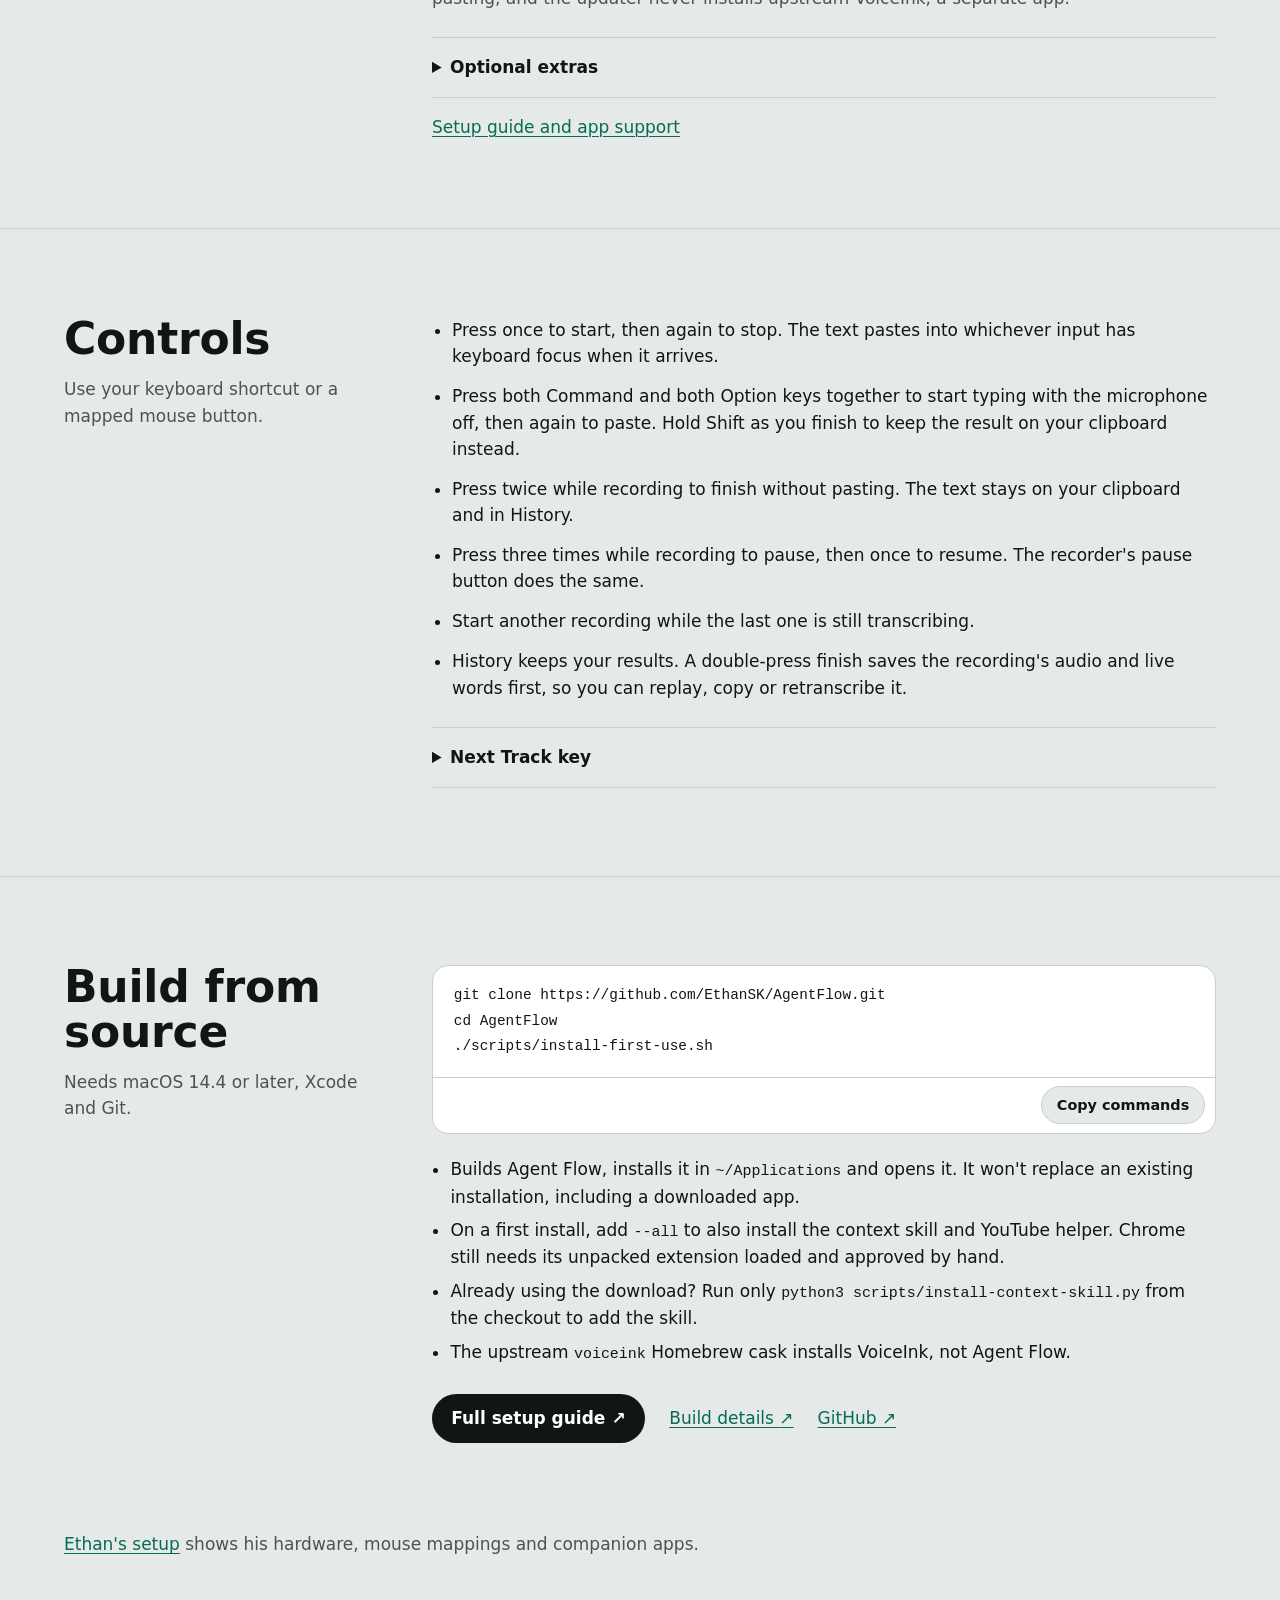
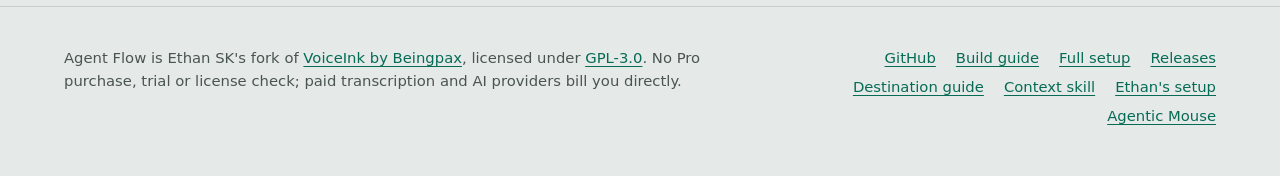
==== commit 284e3d0c: "Fix standalone database startup and qualify Agent Flow build 526" ====
--- a/docs/index.html
+++ b/docs/index.html
@@ -87,8 +87,15 @@
               terminals. Codex presentation is unchanged, so the build 513 demo, promo
               video and captions stay accurate.
             -->
-            <p class="actions"><a class="button" href="https://github.com/EthanSK/AgentFlow/releases/download/v2.0.519/AgentFlow-v2.0.519-mac-universal.zip">Download for Mac <span aria-hidden="true">↓</span></a></p>
-            <p class="release-note">v2.0.519 · macOS 14.4+ · Apple silicon and Intel<br>Developer ID signed and Apple notarized.</p>
+            <!--
+              The official latest published GitHub release is the only source of the download
+              and its version. Without JavaScript, the button opens that release page and the
+              version stays hidden, so no number here can go stale. script.js swaps in the
+              signed ZIP and its tag only when the API lists that exact uploaded asset; it never
+              builds a URL from a guessed version.
+            -->
+            <p class="actions"><a class="button" href="https://github.com/EthanSK/AgentFlow/releases/latest" data-release-download>Download for Mac <span aria-hidden="true">↓</span></a></p>
+            <p class="release-note"><span data-release-version hidden></span>macOS 14.4+ · Apple silicon and Intel<br>Developer ID signed and Apple notarized.</p>
             <p class="source-link"><a href="#build">Build from source</a></p>
           </div>
         </div>
@@ -356,6 +363,6 @@
     </div>
   </footer>
 
-  <script src="script.js?v=379-typing-line"></script>
+  <script src="script.js?v=latest-release-download"></script>
 </body>
 </html>
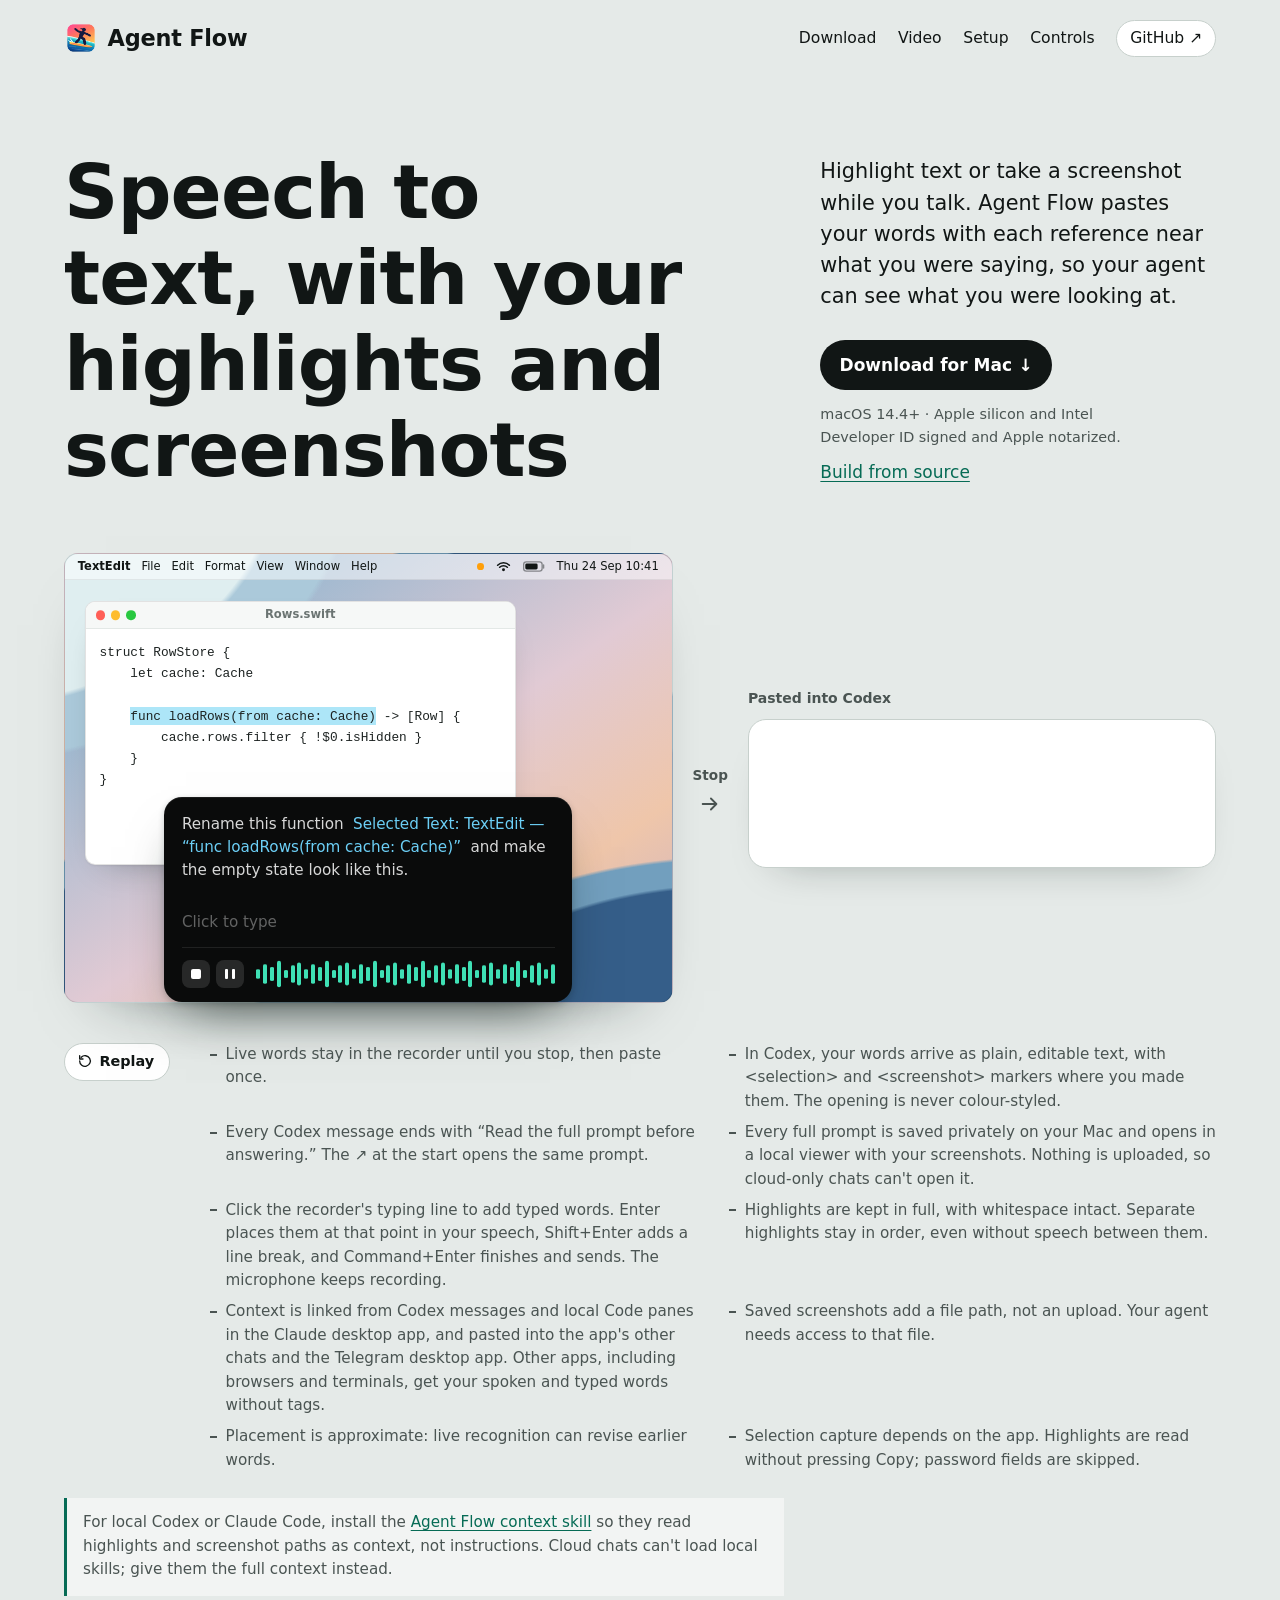
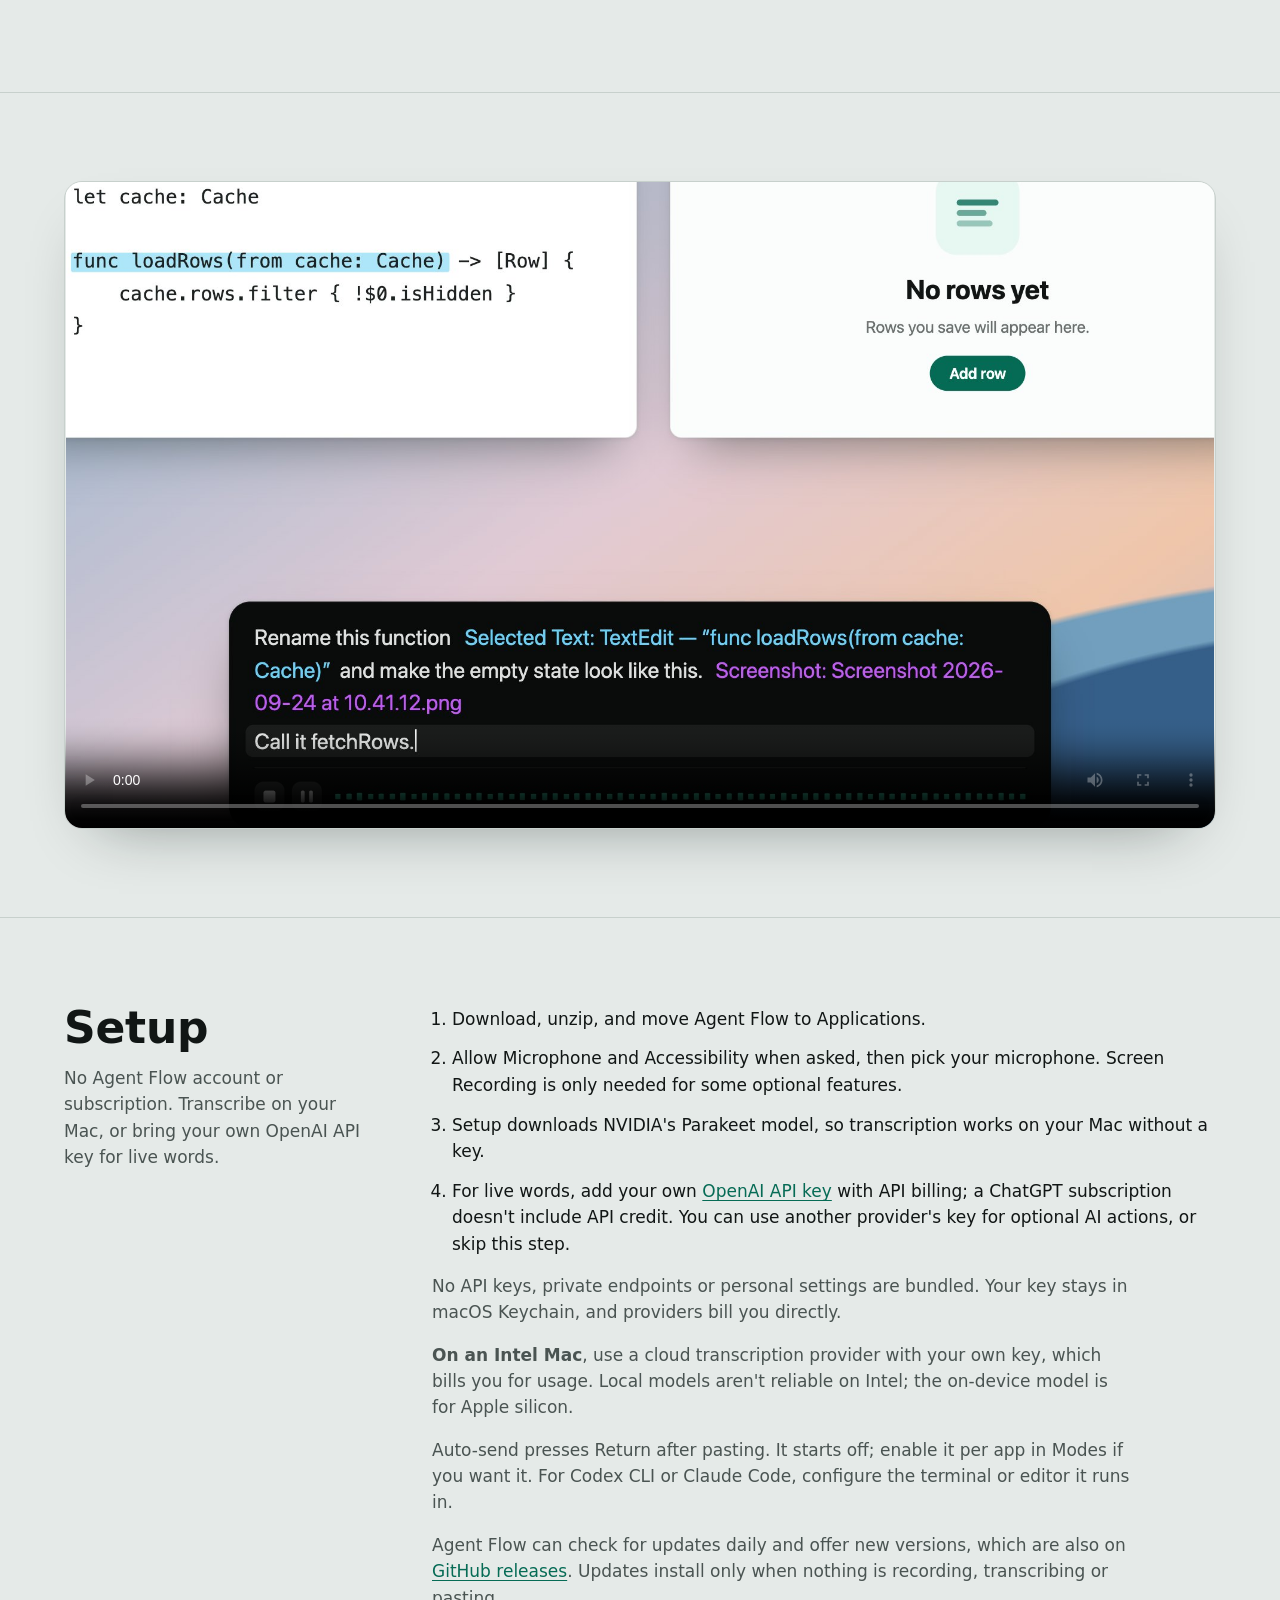
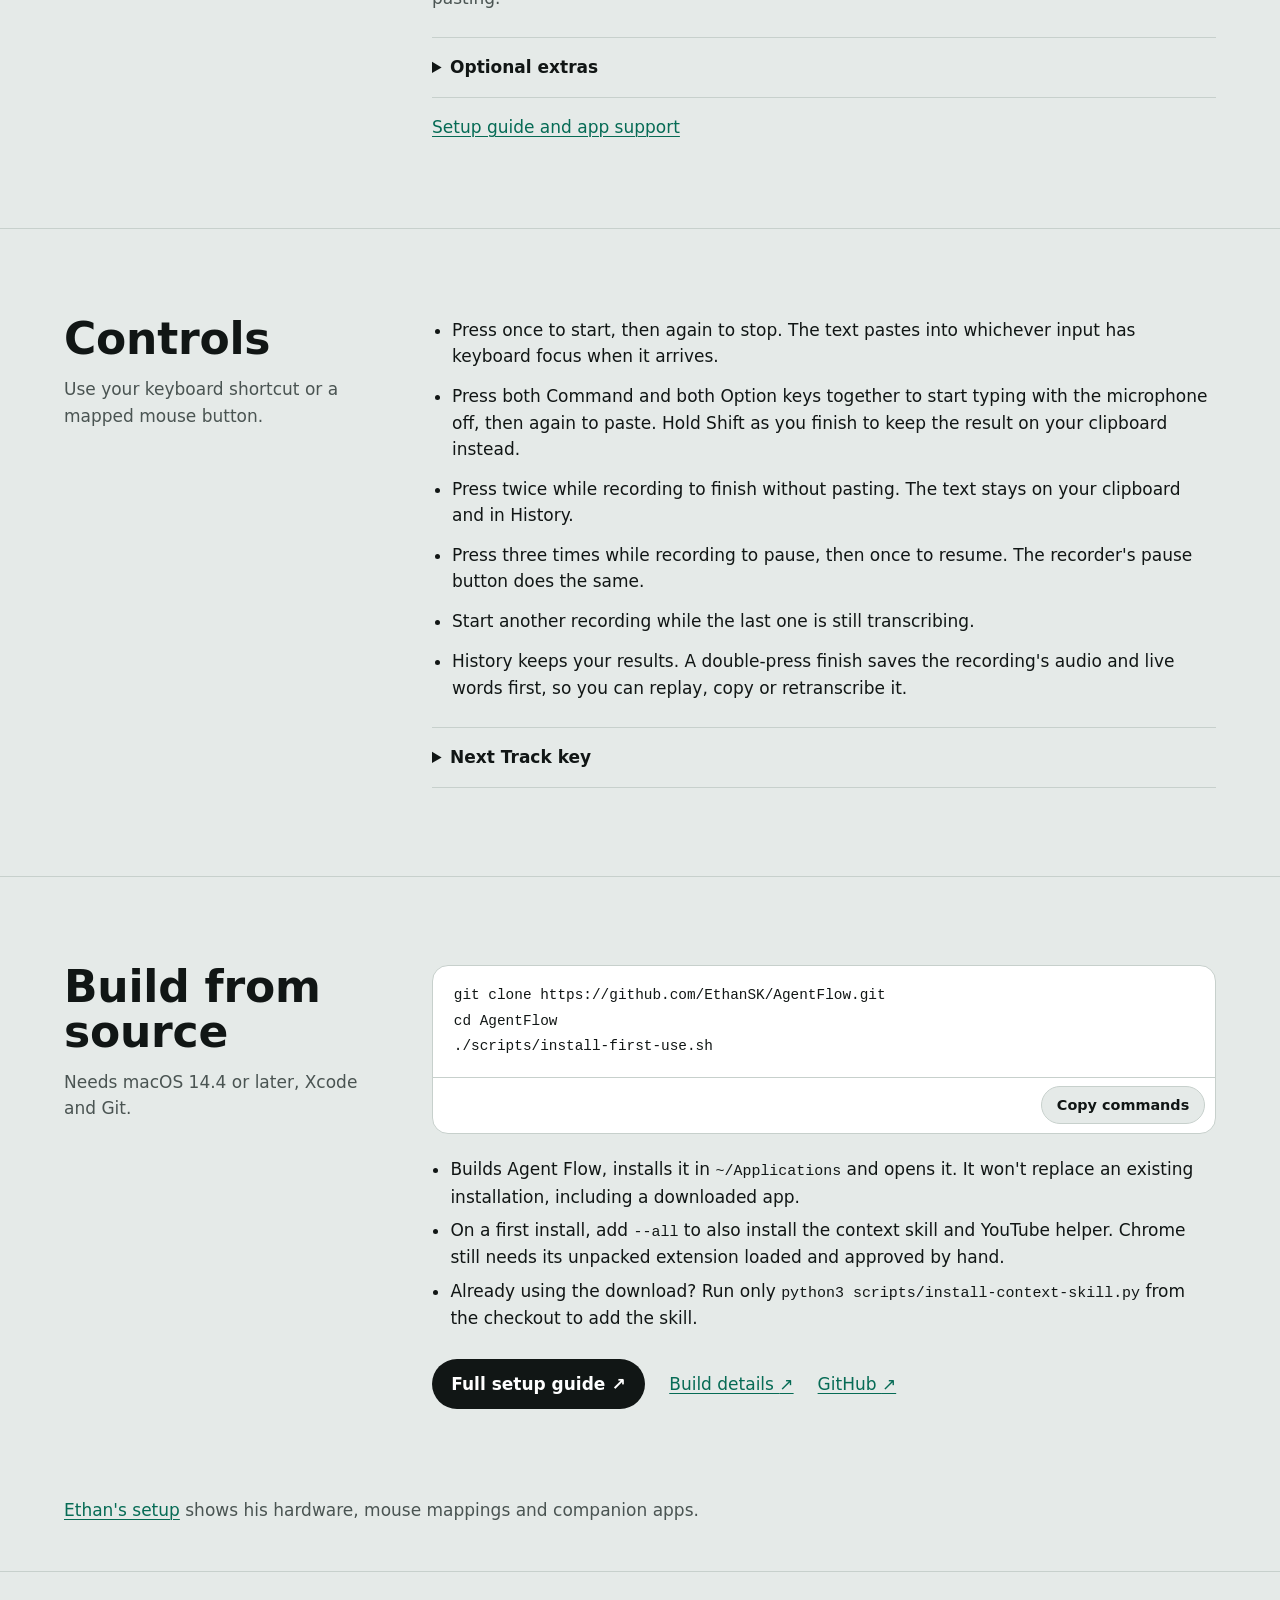
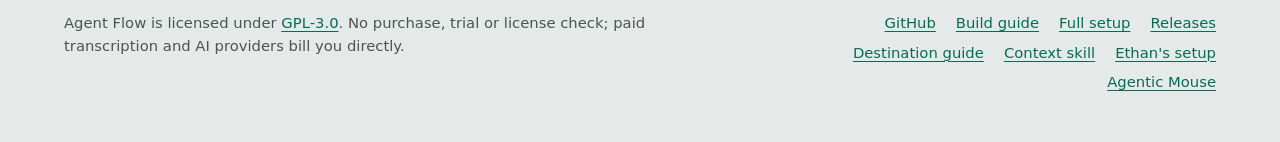
==== commit d38fa3bc: "Drop the VoiceInk credit from public docs and templates Ethan asked for Agent Flow's public pages to" ====
--- a/docs/index.html
+++ b/docs/index.html
@@ -261,7 +261,7 @@
           <p class="note">No API keys, private endpoints or personal settings are bundled. Your key stays in macOS Keychain, and providers bill you directly.</p>
           <p class="note"><strong>On an Intel Mac</strong>, use a cloud transcription provider with your own key, which bills you for usage. Local models aren't reliable on Intel; the on-device model is for Apple silicon.</p>
           <p class="note">Auto-send presses Return after pasting. It starts off; enable it per app in Modes if you want it. For Codex CLI or Claude Code, configure the terminal or editor it runs in.</p>
-          <p class="note">Agent Flow can check for updates daily and offer new versions, which are also on <a href="https://github.com/EthanSK/AgentFlow/releases">GitHub releases</a>. Updates install only when nothing is recording, transcribing or pasting, and the updater never installs upstream VoiceInk, a separate app.</p>
+          <p class="note">Agent Flow can check for updates daily and offer new versions, which are also on <a href="https://github.com/EthanSK/AgentFlow/releases">GitHub releases</a>. Updates install only when nothing is recording, transcribing or pasting.</p>
           <details class="optional" id="pieces">
             <summary>Optional extras</summary>
             <dl class="pieces">
@@ -333,7 +333,6 @@
             <li>Builds Agent Flow, installs it in <code>~/Applications</code> and opens it. It won't replace an existing installation, including a downloaded app.</li>
             <li>On a first install, add <code>--all</code> to also install the context skill and YouTube helper. Chrome still needs its unpacked extension loaded and approved by hand.</li>
             <li>Already using the download? Run only <code>python3 scripts/install-context-skill.py</code> from the checkout to add the skill.</li>
-            <li>The upstream <code>voiceink</code> Homebrew cask installs VoiceInk, not Agent Flow.</li>
           </ul>
           <p class="actions">
             <a class="button" href="https://github.com/EthanSK/AgentFlow/blob/main/SETUP.md">Full setup guide <span aria-hidden="true">↗</span></a>
@@ -349,7 +348,7 @@
 
   <footer class="foot">
     <div class="wrap foot-inner">
-      <p>Agent Flow is Ethan SK's fork of <a href="https://github.com/Beingpax/VoiceInk">VoiceInk by Beingpax</a>, licensed under <a href="https://github.com/EthanSK/AgentFlow/blob/main/LICENSE">GPL-3.0</a>. No Pro purchase, trial or license check; paid transcription and AI providers bill you directly.</p>
+      <p>Agent Flow is licensed under <a href="https://github.com/EthanSK/AgentFlow/blob/main/LICENSE">GPL-3.0</a>. No purchase, trial or license check; paid transcription and AI providers bill you directly.</p>
       <nav class="foot-nav" aria-label="Documentation">
         <a href="https://github.com/EthanSK/AgentFlow">GitHub</a>
         <a href="https://github.com/EthanSK/AgentFlow/blob/main/BUILDING.md">Build guide</a>
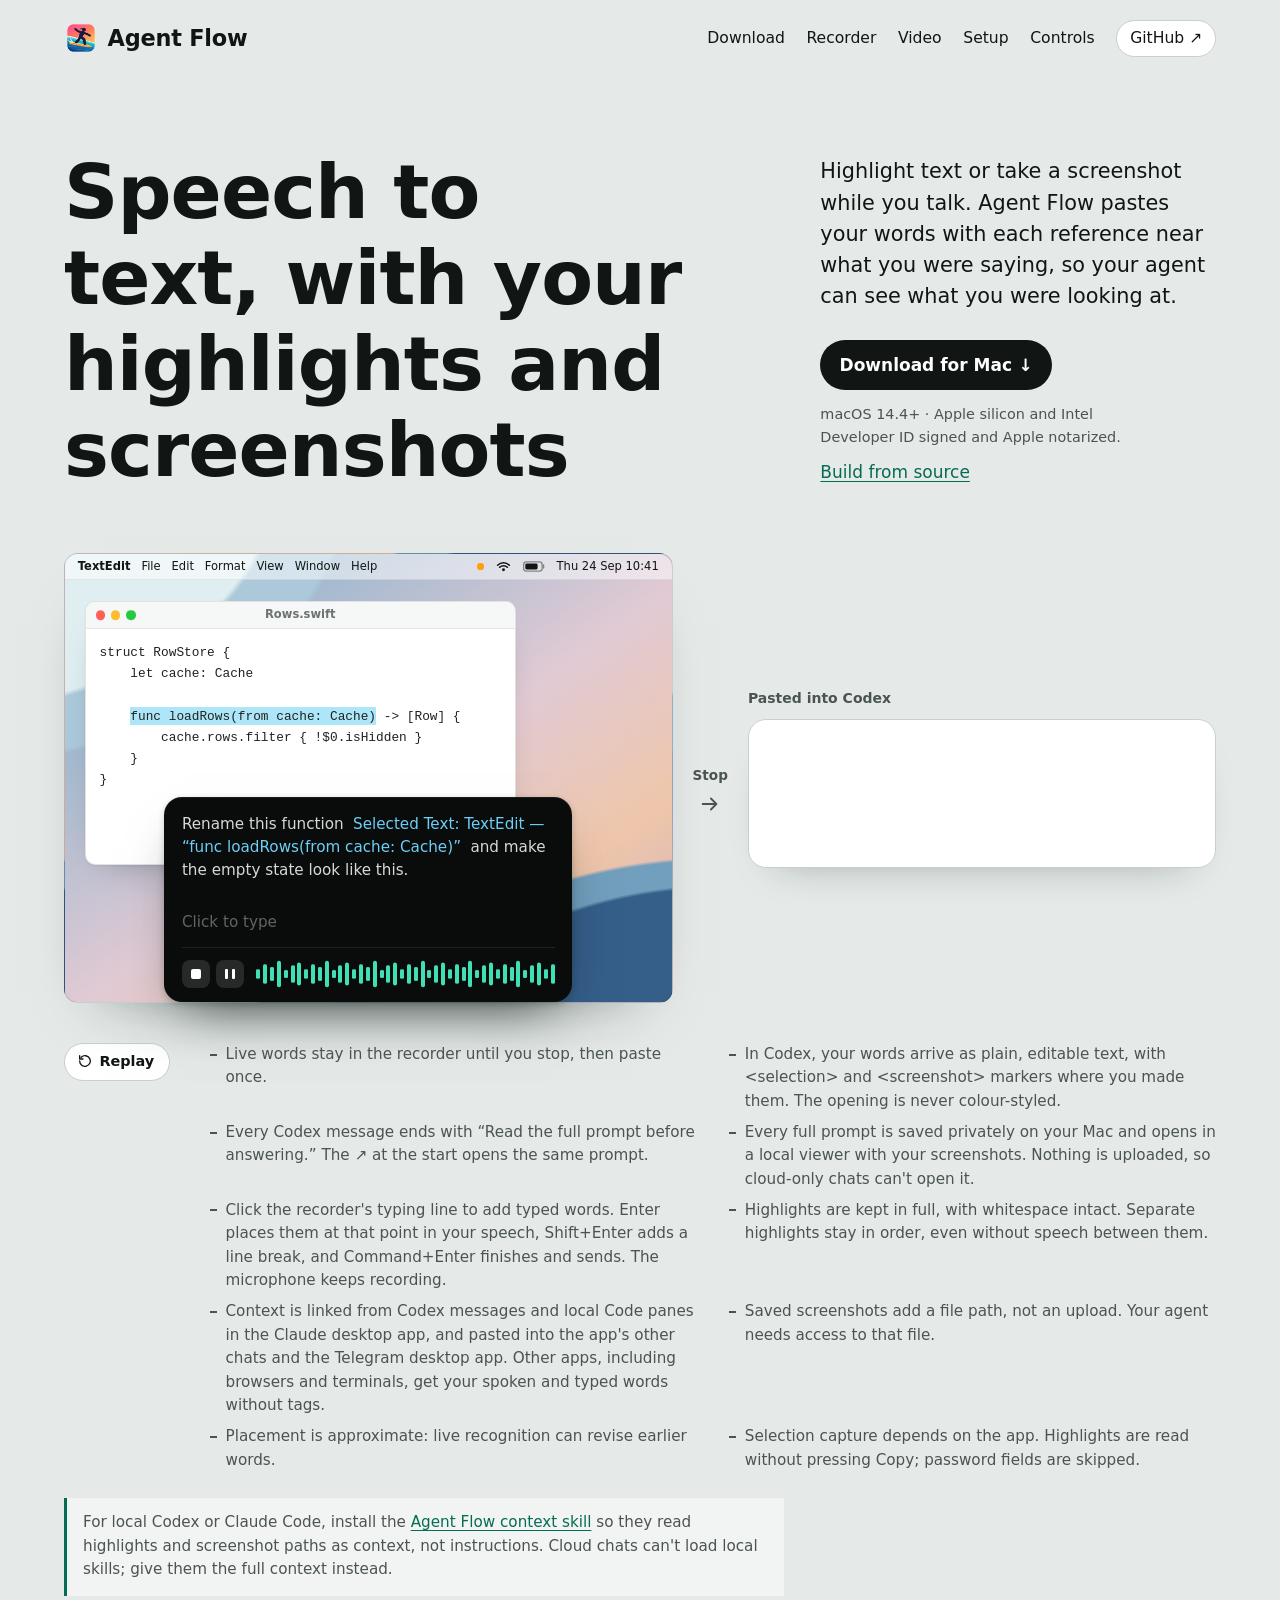
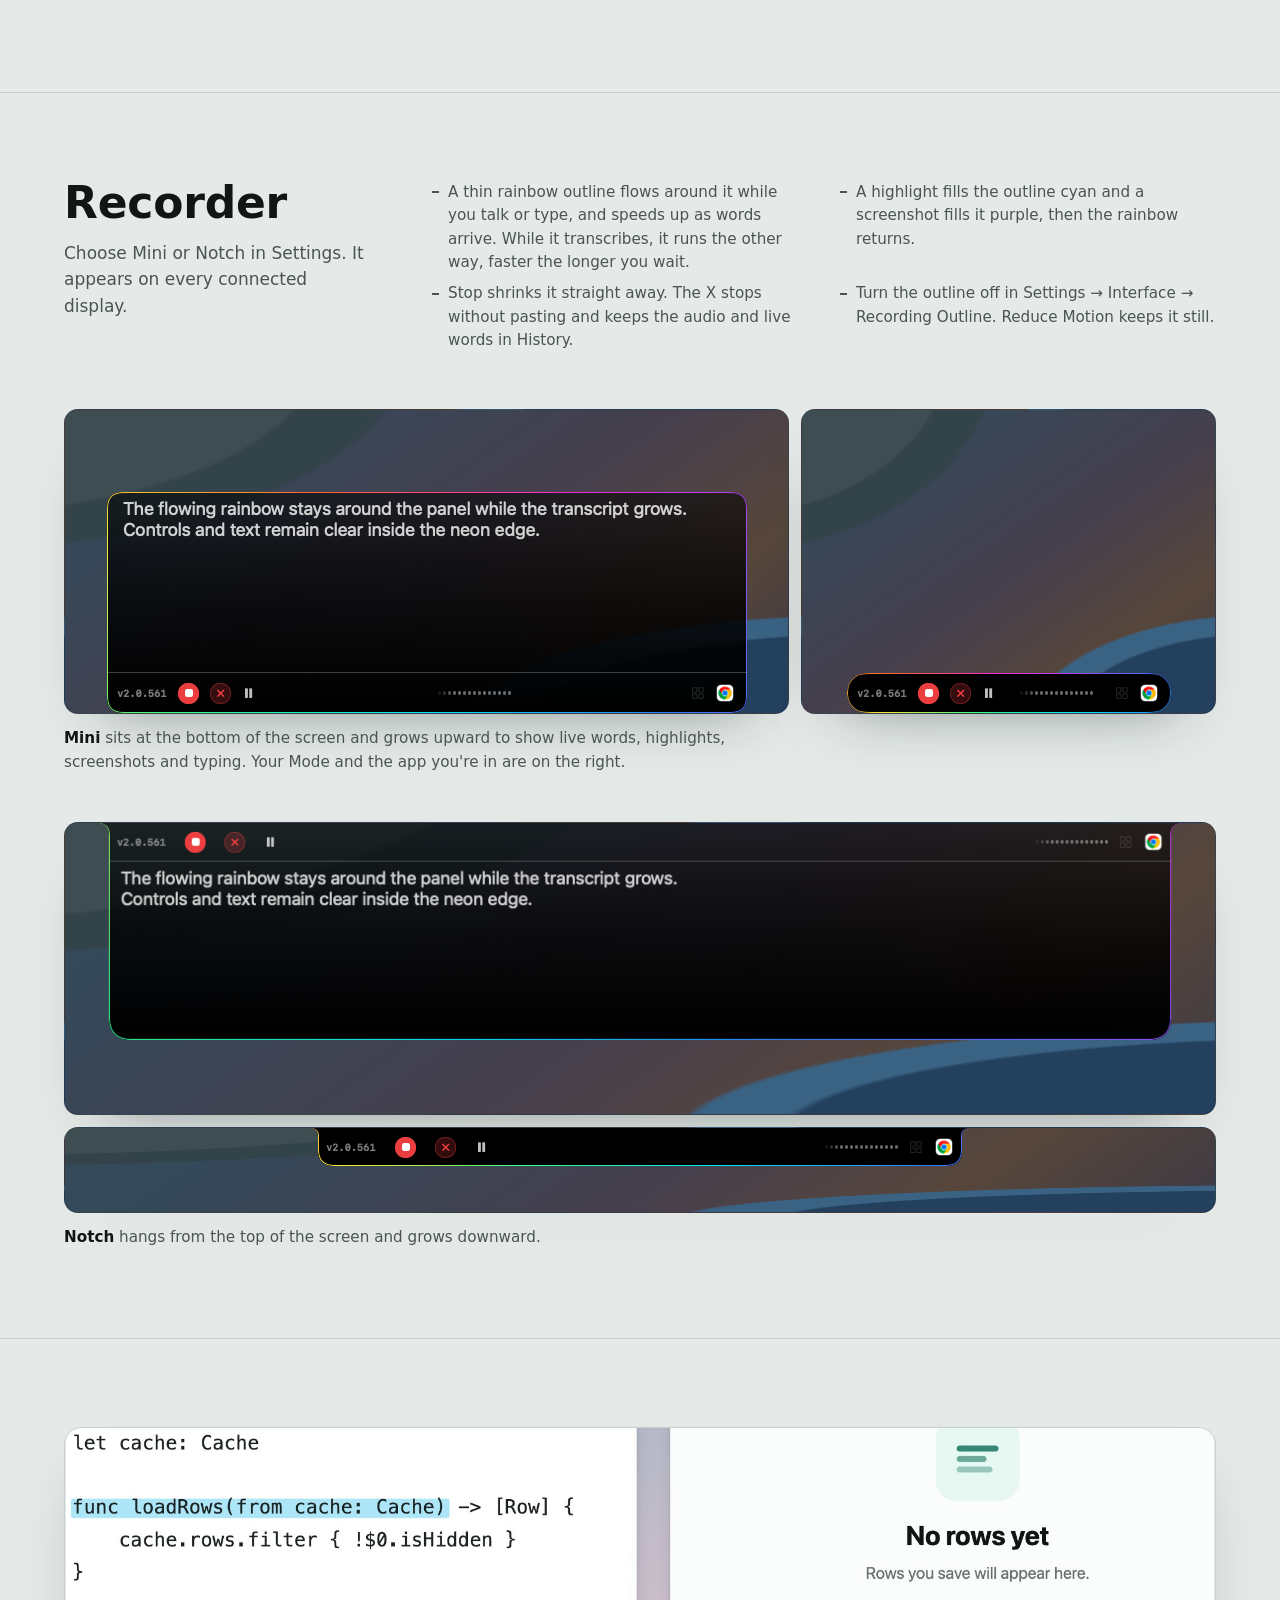
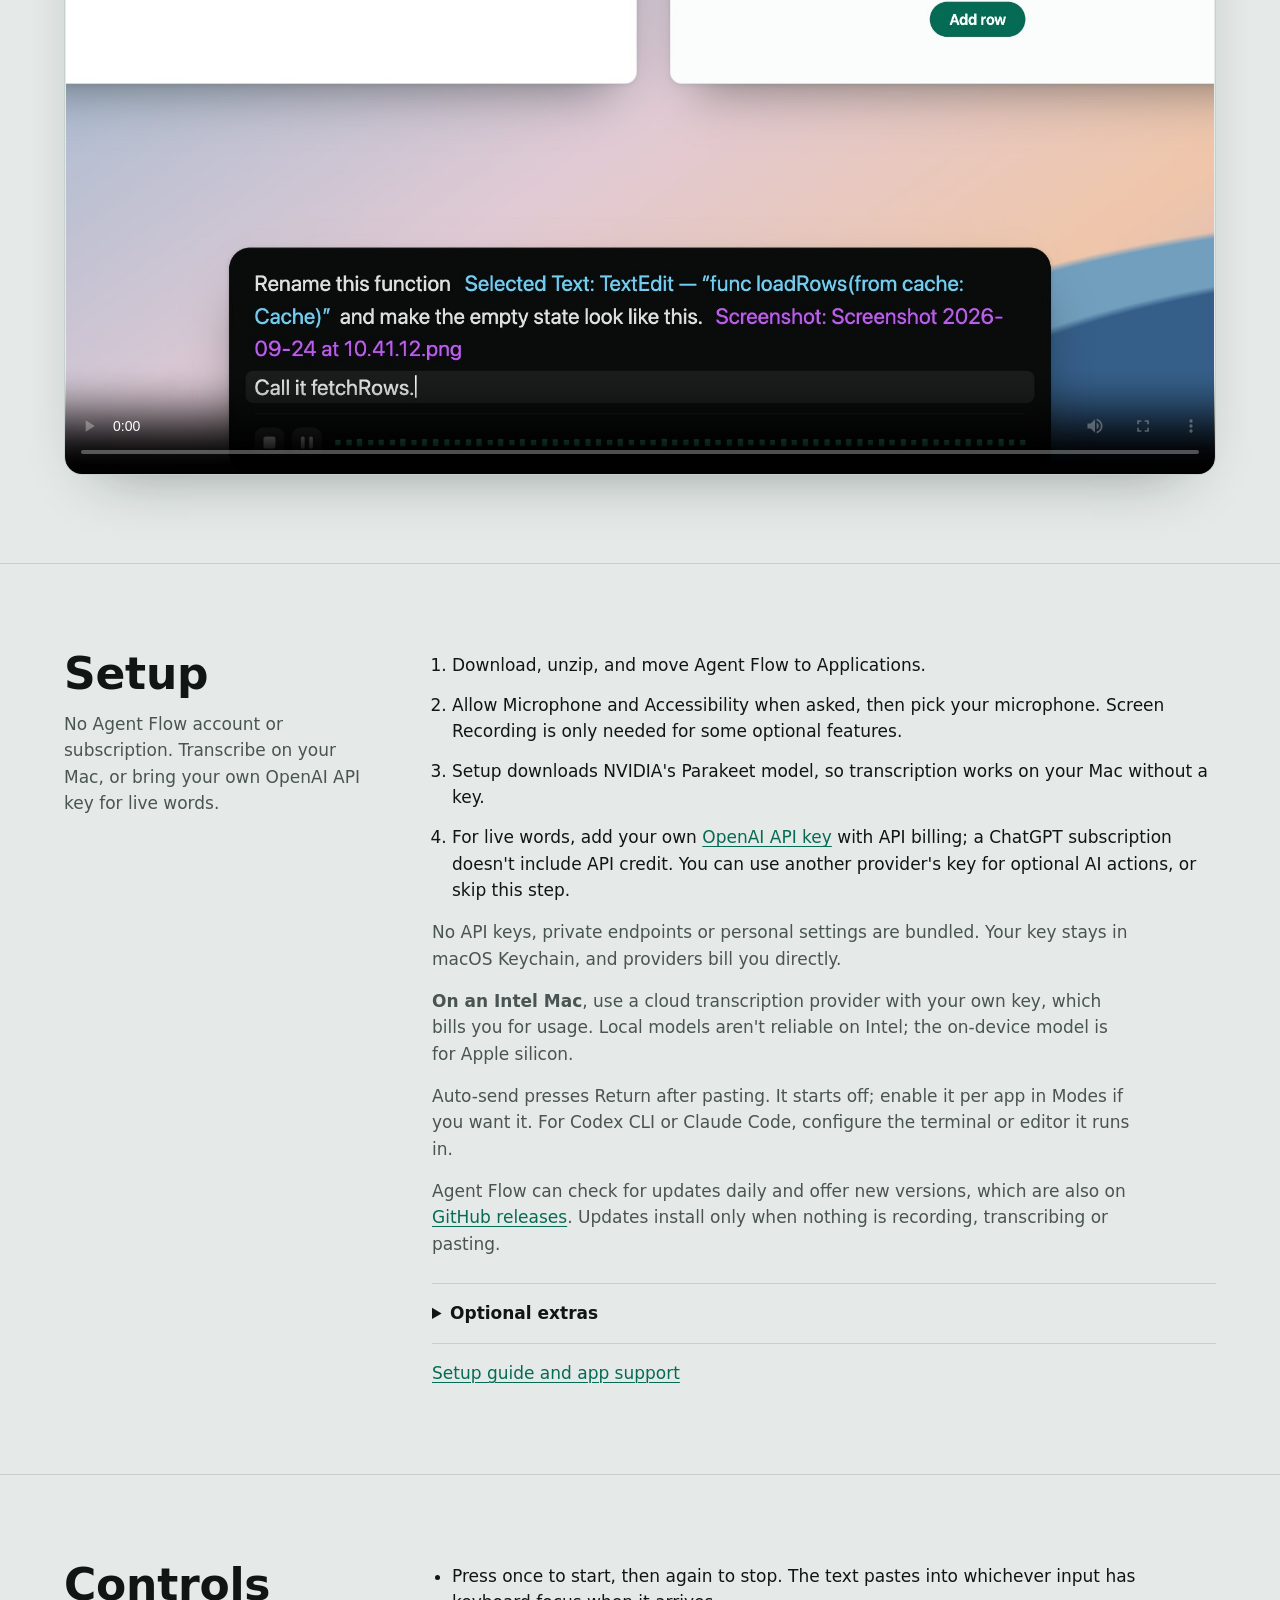
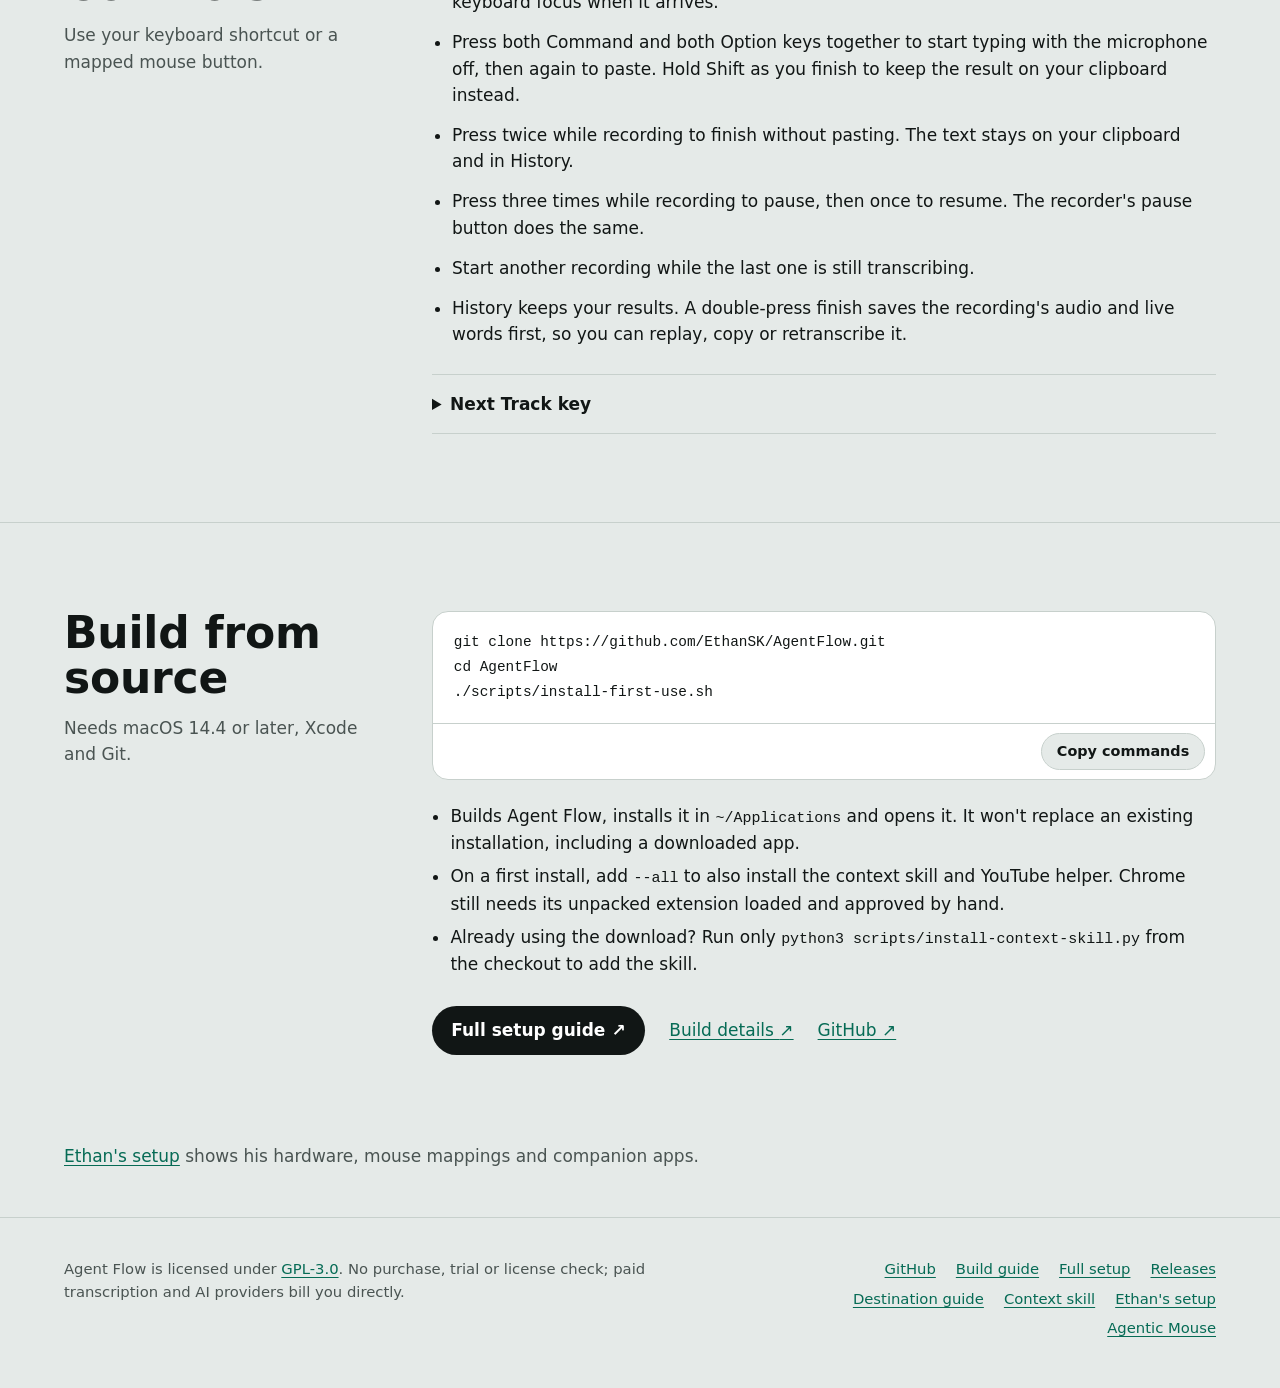
==== commit f7127dde: "Publish current native recorder previews on the website" ====
--- a/docs/index.html
+++ b/docs/index.html
@@ -21,7 +21,7 @@
   <link rel="icon" href="assets/agentflow-icon.png">
   <link rel="apple-touch-icon" href="assets/agentflow-icon-512.png">
   <link rel="manifest" href="site.webmanifest">
-  <link rel="stylesheet" href="styles.css?v=458-plain-opening">
+  <link rel="stylesheet" href="styles.css?v=561-recorder">
   <script>
     // Pre-hide the demo before first paint so autoplay never flashes the finished
     // example. If script.js hasn't taken over within 2.5 s, show everything.
@@ -45,6 +45,7 @@
     </a>
     <nav class="top-nav" aria-label="Site">
       <a href="#download">Download</a>
+      <a href="#recorder">Recorder</a>
       <a href="#video">Video</a>
       <a href="#setup">Setup</a>
       <a href="#controls">Controls</a>
@@ -116,6 +117,9 @@
               The cyan wash is the selection that
               the HUD's Selected Text cue captures; its data-at reveals it just before
               that cue, and it is fully drawn without JavaScript or with reduced motion.
+              This HUD is the same stylized recorder as promo/scene.html, so it stays in
+              step with the published video rather than with the native panel. The
+              #recorder band below shows the native panel itself. — Claude Opus 5.5
             -->
             <div class="mac">
               <div class="mac-menubar" aria-hidden="true">
@@ -205,6 +209,90 @@
     </section>
 
     <!--
+      The native recorder, as it looks in build 561. Authored by Claude Opus 5.5,
+      2026-11-26.
+
+      Pictures: four PNGs rendered from the production MiniRecorderView and
+      NotchRecorderView SwiftUI views by isolated native tests, with invented example
+      text (the words describe the outline itself). They are not a screen capture of
+      anyone's Mac and contain no real dictation, chat, path or user screenshot. The files
+      are copied byte for byte from the candidates' provenance.json (sha256 in the
+      2026-11-26 website report); never redraw, retouch or re-encode them. Each is a 1x
+      render with a transparent canvas. styles.css crops that canvas with .crop, so the
+      pixels stay untouched and the panel can sit on the right screen edge. Replace them
+      only with new captures of the real views, and update the crop boxes in styles.css.
+
+      Mini and Notch are alternatives (Settings → Interface → Recorder Style), so each
+      gets its own screen and they never share one. Mini sits on the bottom edge and Notch
+      hangs from the top, as the native panels do. Each layout is shown expanded and as
+      the slim bar. Copy checked against build 561 source:
+        - outline: RecorderCaptureOutline.swift (on by default; Settings → Interface →
+          Recording Outline turns it off; Reduce Motion holds it still; processing runs
+          anticlockwise and keeps accelerating);
+        - highlight/screenshot fill: RecorderContextSweep.swift (Color.cyan /
+          Color.purple, travels round, holds, then the rainbow returns);
+        - X: RecorderCancelButton (stops without pasting; audio and live draft are kept
+          in History);
+        - expanding: RecorderStateProvider.showsLiveContext (live words, typing or a
+          captured highlight/screenshot);
+        - Stop: the panel shrinks at once (README "Stop immediately shrinks"). The
+          microphone tail after Stop is a user setting that defaults to 0 ms, so no
+          duration is claimed here.
+      Don't advertise the original-chat auto-send queue, recap notices or external Codex
+      steering here: they're off or unsupported in this build.
+    -->
+    <section class="band" id="recorder" aria-labelledby="recorder-title">
+      <div class="wrap split">
+        <div class="band-head">
+          <h2 id="recorder-title">Recorder</h2>
+          <p>Choose Mini or Notch in Settings. It appears on every connected display.</p>
+        </div>
+        <div class="band-body">
+          <ul class="facts">
+            <li>A thin rainbow outline flows around it while you talk or type, and speeds up as words arrive. While it transcribes, it runs the other way, faster the longer you wait.</li>
+            <li>A highlight fills the outline cyan and a screenshot fills it purple, then the rainbow returns.</li>
+            <li>Stop shrinks it straight away. The X stops without pasting and keeps the audio and live words in History.</li>
+            <li>Turn the outline off in Settings → Interface → Recording Outline. Reduce Motion keeps it still.</li>
+          </ul>
+        </div>
+      </div>
+
+      <div class="wrap shots">
+        <figure class="shot-group">
+          <div class="shot-row shot-row-mini">
+            <div class="screen screen-bottom">
+              <div class="crop crop-mini-expanded">
+                <img src="assets/recorder-mini-expanded.png?v=561" width="640" height="300" loading="lazy" decoding="async" alt="Mini recorder on the bottom edge of the screen, with two lines of example text above its controls and a thin rainbow outline">
+              </div>
+            </div>
+            <div class="screen screen-bottom">
+              <div class="crop crop-mini-compact">
+                <img src="assets/recorder-mini-compact.png?v=561" width="640" height="300" loading="lazy" decoding="async" alt="Mini recorder as a slim bar with a rainbow outline: version, Stop, X and Pause, the waveform, then the Mode icon and Chrome as the current app">
+              </div>
+            </div>
+          </div>
+          <figcaption class="shot-caption"><strong>Mini</strong> sits at the bottom of the screen and grows upward to show live words, highlights, screenshots and typing. Your Mode and the app you're in are on the right.</figcaption>
+        </figure>
+
+        <figure class="shot-group">
+          <div class="shot-row">
+            <div class="screen screen-top">
+              <div class="crop crop-notch-expanded">
+                <img src="assets/recorder-notch-expanded.png?v=561" width="1100" height="300" loading="lazy" decoding="async" alt="Notch recorder hanging from the top of the screen, with its controls above two lines of example text and a thin rainbow outline">
+              </div>
+            </div>
+            <div class="screen screen-top screen-short">
+              <div class="crop crop-notch-compact">
+                <img src="assets/recorder-notch-compact.png?v=561" width="1100" height="300" loading="lazy" decoding="async" alt="Notch recorder as a slim bar at the top of the screen, with Stop, X and Pause on the left and the waveform, Mode icon and Chrome on the right">
+              </div>
+            </div>
+          </div>
+          <figcaption class="shot-caption"><strong>Notch</strong> hangs from the top of the screen and grows downward.</figcaption>
+        </figure>
+      </div>
+    </section>
+
+    <!--
       Promo video, rendered from promo/scene.html by promo/render.mjs (see promo/README.md).
       It reuses the hero demo's invented example and only states claims this page already
       makes, so re-render it whenever the demo example or those claims change. Speech,
@@ -215,9 +303,11 @@
       the prompt viewer without a "Your words" copy. The MP4 and poster are redrawn by
       render.mjs's reuse-audio mode (see promo/README.md), which keeps the published
       soundtrack packet for packet and the captions byte for byte; their ?v= values were
-      rotated to 513-file-prompt for that redraw, and the captions' value stays. Don't
-      publish this page before that redraw: the old MP4 shows the build 458 message with
-      the timeline underneath.
+      rotated to 513-file-prompt for that redraw, and the captions' value stays. That
+      redraw is published: promo/published-video.json's source and output hashes match
+      the files here (checked 2026-11-26, Claude Opus 5.5). The video keeps the stylized
+      recorder; the #recorder band shows the native one, so the outline added since then
+      doesn't require a re-render.
       Ethan asked for no visible title, subtitle or transcript here (2026-09-27): the video
       sits in the page like a normal embedded promo. The section keeps id="video" for the
       top navigation and takes its accessible name from aria-label. The captions track
--- a/docs/styles.css
+++ b/docs/styles.css
@@ -1,9 +1,11 @@
 /*
   Agent Flow site
 
-  The page is a quiet light desk; the only black object is the recorder HUD.
+  The page is a quiet light desk; the only black objects are recorders: the
+  hero's stylized HUD and the native panels in the Recorder band.
   Its two signal colours are copied from the real HUD: cyan marks selected
-  text, violet marks a screenshot. Nothing else on the page uses them.
+  text, violet marks a screenshot. Nothing else on the page uses them; inside
+  the Recorder band's pictures they are the app's own pixels.
 
   The hero sets that HUD on an abstract Mac screen (wallpaper, menu bar, one
   TextEdit window) so visitors can see it is a floating macOS panel, not a web
@@ -1011,6 +1013,111 @@
   box-shadow: 0 26px 60px -34px rgba(8, 22, 18, 0.45);
 }
 
+/*
+  Recorder band. Authored by Claude Opus 5.5, 2026-11-26.
+
+  The native recorder on dark screens: the hero's wallpaper geometry in night tones,
+  so the black panel and its 1px rainbow edge read as they do on a dark desktop. The
+  night tones stay clear of the cyan and violet signal colours; the only cyan and
+  purple in this band are the app's own pixels. Each screen holds one recorder,
+  because Mini and Notch are alternatives and only one panel shows at a time.
+
+  Every picture is a 1x render on a transparent canvas, used byte for byte. .crop
+  shows only the panel's box, measured from the PNG's alpha bounds plus 2px on the
+  free sides (the anchored side is the canvas edge, so the panel meets the screen
+  edge). The box is capped at one image pixel per CSS pixel, so wide screens show the
+  panel at its rendered point size and nothing is upscaled past it; narrower screens
+  scale it down evenly. --iw is the canvas width; --x/--y/--w/--h is the crop box.
+*/
+
+.shots {
+  display: grid;
+  gap: clamp(2rem, 4vw, 3rem);
+  margin-top: clamp(2.25rem, 5vw, 3.5rem);
+}
+
+.shot-group {
+  margin: 0;
+}
+
+.shot-row {
+  display: grid;
+  gap: 0.75rem;
+}
+
+/* Mini's expanded and slim views side by side once both fit near full size. */
+@media (min-width: 64rem) {
+  .shot-row-mini {
+    grid-template-columns: minmax(0, 7fr) minmax(0, 4fr);
+  }
+}
+
+.screen {
+  display: flex;
+  justify-content: center;
+  min-width: 0;
+  padding-inline: clamp(0.5rem, 3vw, 2rem);
+  overflow: hidden;
+  border: 1px solid rgba(17, 22, 21, 0.14);
+  border-radius: 14px;
+  background:
+    radial-gradient(ellipse 110% 78% at 110% 108%, #23405e 0 43%, #3a6283 44% 51%, transparent 52%),
+    radial-gradient(ellipse 108% 110% at -18% -20%, #3d4d52 0 49%, #33434a 50% 60%, transparent 61%),
+    linear-gradient(145deg, #34495a 14%, #463f4d 53%, #57463b 77%, #3e3a44);
+  box-shadow: 0 30px 60px -42px rgba(8, 22, 18, 0.55);
+}
+
+/* Mini rests on the screen's bottom edge; Notch hangs from its top edge. */
+.screen-bottom {
+  align-items: flex-end;
+  padding-top: clamp(2.5rem, 7vw, 5rem);
+}
+
+.screen-top {
+  align-items: flex-start;
+  padding-bottom: clamp(2.5rem, 6vw, 4.5rem);
+}
+
+.screen-short {
+  padding-bottom: clamp(1.75rem, 4vw, 2.75rem);
+}
+
+.crop {
+  position: relative;
+  flex: 0 1 auto;
+  width: 100%;
+  max-width: calc(var(--w) * 1px);
+  aspect-ratio: var(--w) / var(--h);
+  overflow: hidden;
+}
+
+.crop img {
+  position: absolute;
+  top: calc(var(--y) / var(--h) * -100%);
+  left: calc(var(--x) / var(--w) * -100%);
+  width: calc(var(--iw) / var(--w) * 100%);
+  max-width: none;
+  height: auto;
+}
+
+/* Alpha bounds: mini-expanded (0,79)-(640,300); mini-compact (158,260)-(482,300);
+   notch-expanded (0,0)-(1100,219); notch-compact (220,0)-(880,38). */
+.crop-mini-expanded { --iw: 640; --x: 0; --y: 77; --w: 640; --h: 223; }
+.crop-mini-compact { --iw: 640; --x: 156; --y: 258; --w: 328; --h: 42; }
+.crop-notch-expanded { --iw: 1100; --x: 0; --y: 0; --w: 1100; --h: 221; }
+.crop-notch-compact { --iw: 1100; --x: 218; --y: 0; --w: 664; --h: 40; }
+
+.shot-caption {
+  max-width: 44rem;
+  margin-top: 0.85rem;
+  color: var(--graphite);
+  font-size: 0.95rem;
+}
+
+.shot-caption strong {
+  color: var(--ink);
+}
+
 .setup-steps {
   display: grid;
   gap: 0.85rem;
@@ -1333,6 +1440,7 @@
   .mac,
   .mac-window,
   .hud,
+  .screen,
   .composer,
   .routes,
   .commands {
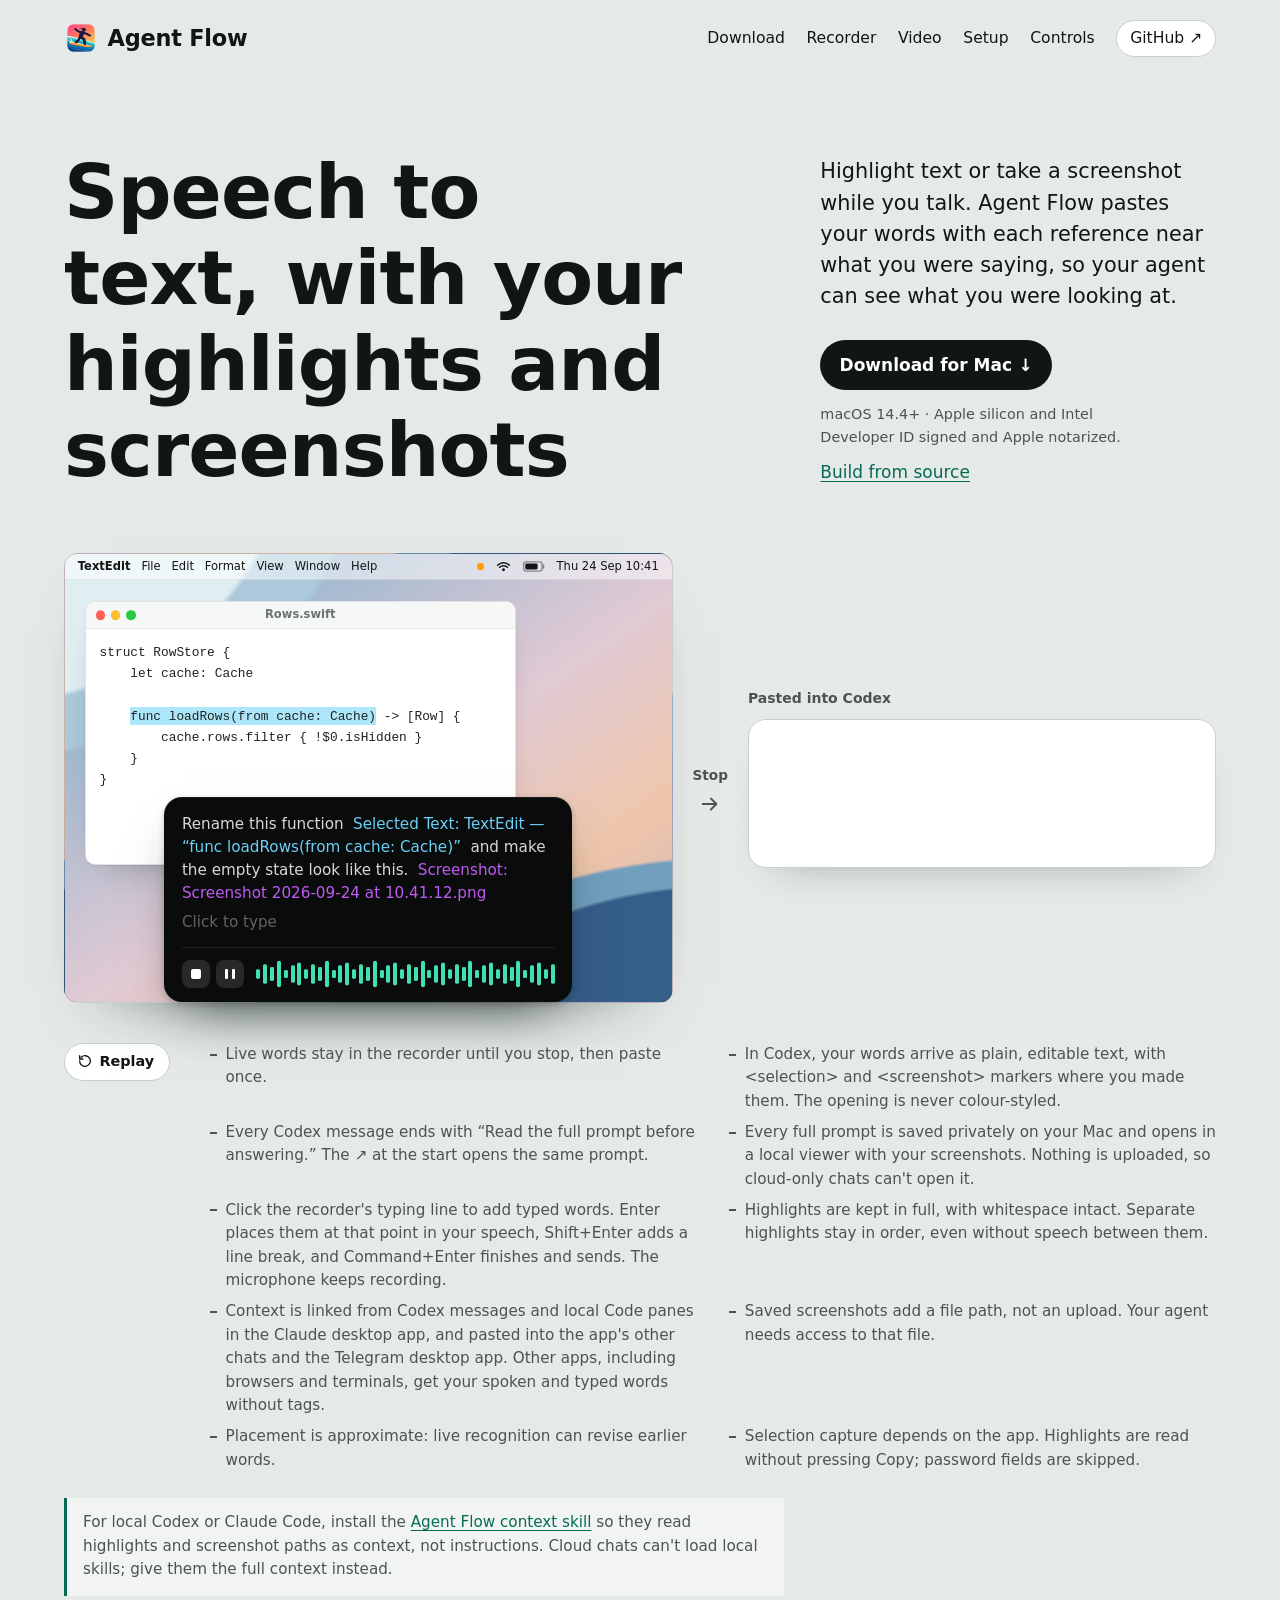
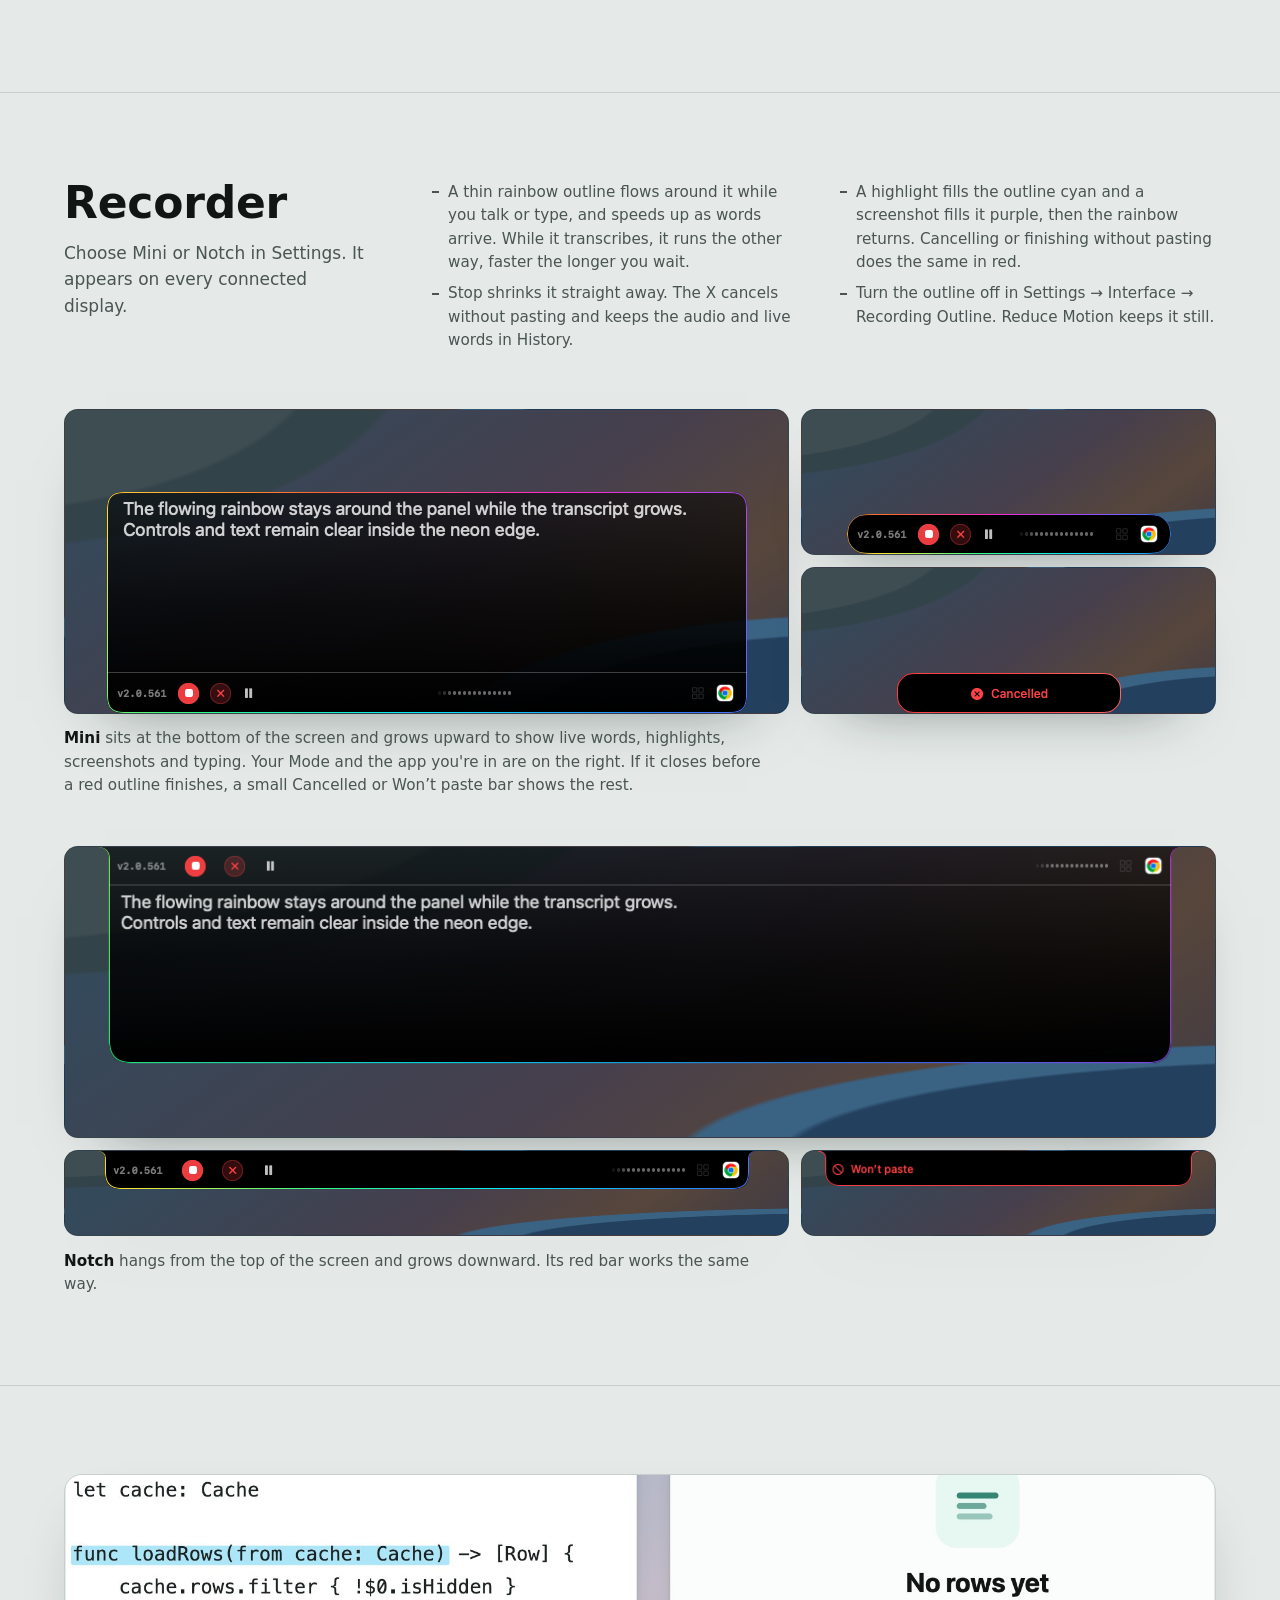
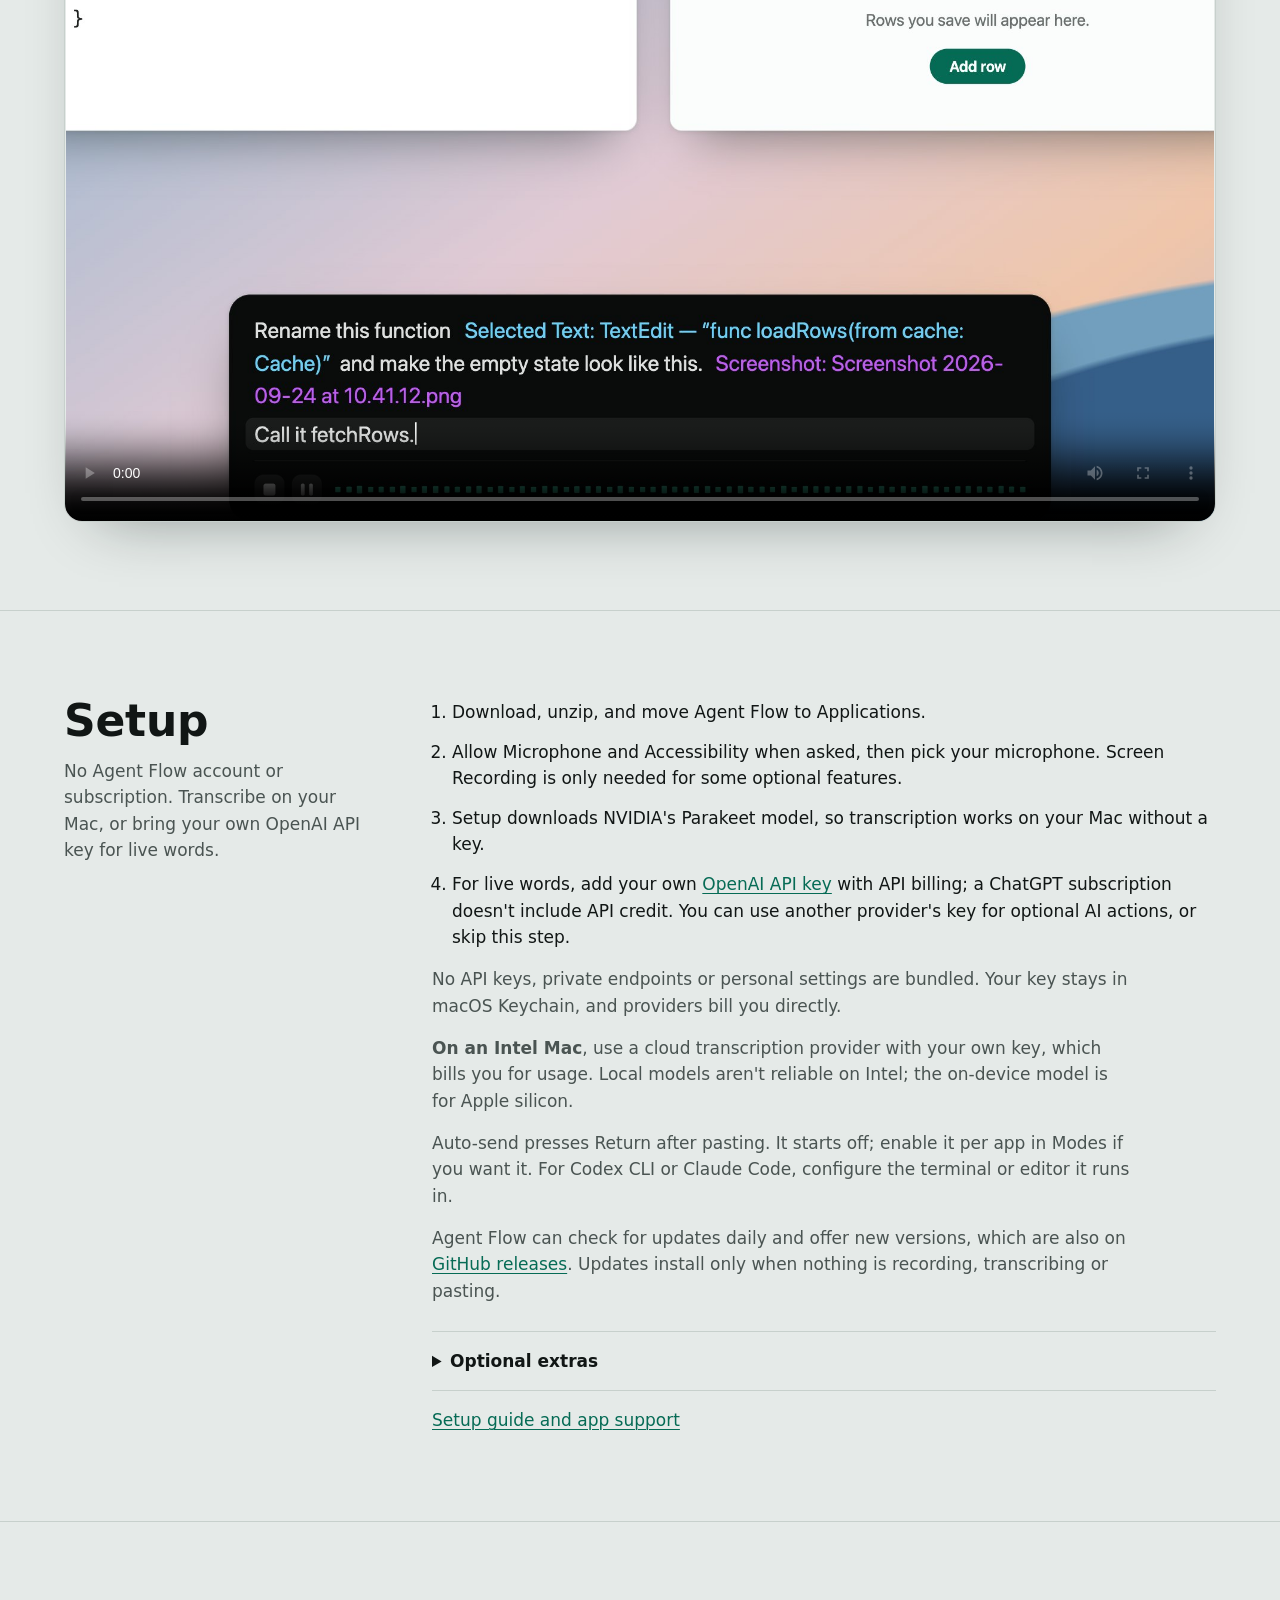
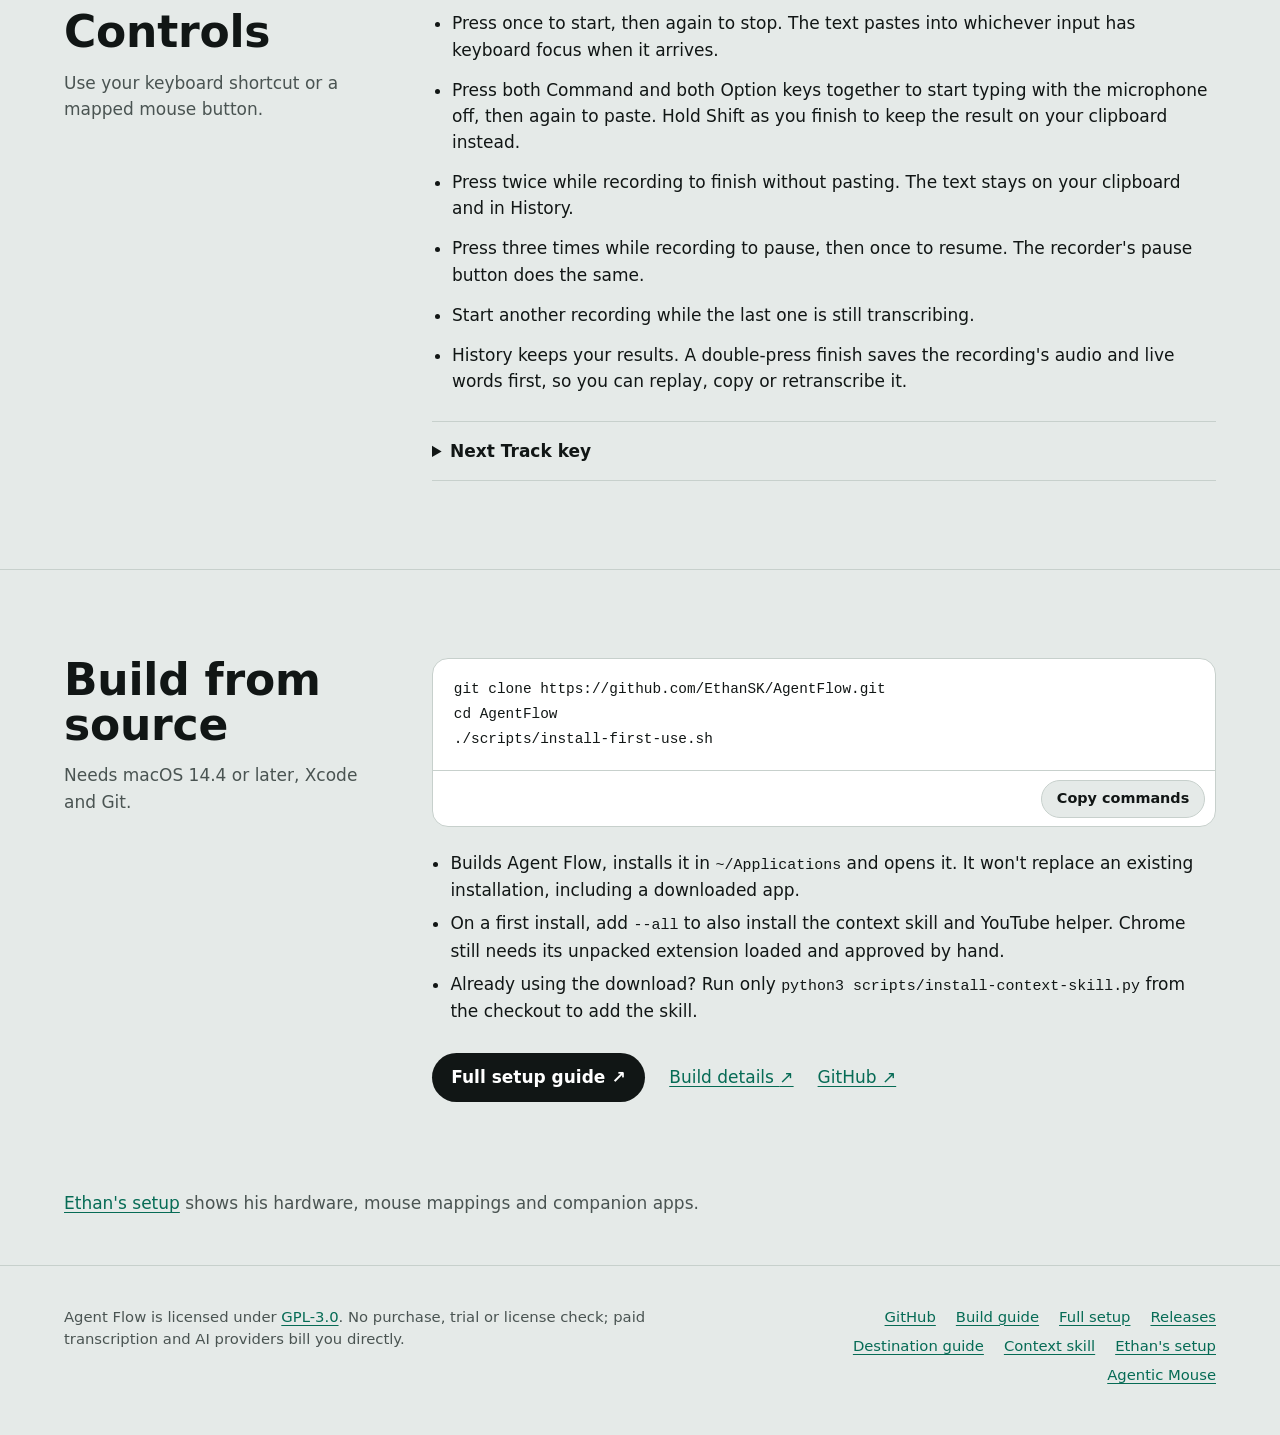
==== commit 8eb5f956: "Publish red outcome previews with qualified Agent Flow563" ====
--- a/docs/index.html
+++ b/docs/index.html
@@ -21,7 +21,7 @@
   <link rel="icon" href="assets/agentflow-icon.png">
   <link rel="apple-touch-icon" href="assets/agentflow-icon-512.png">
   <link rel="manifest" href="site.webmanifest">
-  <link rel="stylesheet" href="styles.css?v=561-recorder">
+  <link rel="stylesheet" href="styles.css?v=recorder-no-paste">
   <script>
     // Pre-hide the demo before first paint so autoplay never flashes the finished
     // example. If script.js hasn't taken over within 2.5 s, show everything.
@@ -240,6 +240,26 @@
           duration is claimed here.
       Don't advertise the original-chat auto-send queue, recap notices or external Codex
       steering here: they're off or unsupported in this build.
+
+      Red no-paste end bars, added later on 2026-11-26 by Claude Opus 5.5 for Ethan's
+      request that Cancel and Won't paste get the same outline animation in red. The two
+      extra PNGs (recorder-mini-cancelled, recorder-notch-wont-paste) are production
+      RecorderNoPasteFeedbackView renders from the build 563 source, made in isolated
+      test panels; they also carry no user content and are used byte for byte (sha256 in
+      the website-red563 report). The four pictures above stay build 561 renders: the
+      red work changed no part of the panels they show. Each red bar has its own screen
+      beside its layout's slim bar, so no screen ever shows two recorders. Copy checked
+      against source:
+        - RecorderContextSweep.swift: Kind.noPaste uses RecorderContextColor.noPaste
+          (AppTheme.Status.error) on the same entrance, hold and rainbow return as a
+          highlight or screenshot;
+        - RecordingSession.swift: shouldCancel launches it as Cancelled, a clipboardOnly
+          finish as Won't paste, and a fourth press that restores paste removes it;
+        - VoiceInkEngine.retainNoPasteOutlineFeedback: when the session ends first, the
+          non-interactive end bar finishes only the original animation; nothing shows
+          with Recording Outline off.
+      The site's word for the clipboardOnly finish stays "finish without pasting", as in
+      Controls; the pictures carry the app's own "Won't paste" label.
     -->
     <section class="band" id="recorder" aria-labelledby="recorder-title">
       <div class="wrap split">
@@ -250,8 +270,8 @@
         <div class="band-body">
           <ul class="facts">
             <li>A thin rainbow outline flows around it while you talk or type, and speeds up as words arrive. While it transcribes, it runs the other way, faster the longer you wait.</li>
-            <li>A highlight fills the outline cyan and a screenshot fills it purple, then the rainbow returns.</li>
-            <li>Stop shrinks it straight away. The X stops without pasting and keeps the audio and live words in History.</li>
+            <li>A highlight fills the outline cyan and a screenshot fills it purple, then the rainbow returns. Cancelling or finishing without pasting does the same in red.</li>
+            <li>Stop shrinks it straight away. The X cancels without pasting and keeps the audio and live words in History.</li>
             <li>Turn the outline off in Settings → Interface → Recording Outline. Reduce Motion keeps it still.</li>
           </ul>
         </div>
@@ -265,13 +285,20 @@
                 <img src="assets/recorder-mini-expanded.png?v=561" width="640" height="300" loading="lazy" decoding="async" alt="Mini recorder on the bottom edge of the screen, with two lines of example text above its controls and a thin rainbow outline">
               </div>
             </div>
-            <div class="screen screen-bottom">
-              <div class="crop crop-mini-compact">
-                <img src="assets/recorder-mini-compact.png?v=561" width="640" height="300" loading="lazy" decoding="async" alt="Mini recorder as a slim bar with a rainbow outline: version, Stop, X and Pause, the waveform, then the Mode icon and Chrome as the current app">
-              </div>
-            </div>
-          </div>
-          <figcaption class="shot-caption"><strong>Mini</strong> sits at the bottom of the screen and grows upward to show live words, highlights, screenshots and typing. Your Mode and the app you're in are on the right.</figcaption>
+            <div class="shot-stack">
+              <div class="screen screen-bottom">
+                <div class="crop crop-mini-compact">
+                  <img src="assets/recorder-mini-compact.png?v=561" width="640" height="300" loading="lazy" decoding="async" alt="Mini recorder as a slim bar with a rainbow outline: version, Stop, X and Pause, the waveform, then the Mode icon and Chrome as the current app">
+                </div>
+              </div>
+              <div class="screen screen-bottom">
+                <div class="crop crop-mini-cancelled">
+                  <img src="assets/recorder-mini-cancelled.png?v=no-paste" width="352" height="40" loading="lazy" decoding="async" alt="Mini recorder's small Cancelled bar on the bottom edge of the screen, with red text and a thin red outline">
+                </div>
+              </div>
+            </div>
+          </div>
+          <figcaption class="shot-caption"><strong>Mini</strong> sits at the bottom of the screen and grows upward to show live words, highlights, screenshots and typing. Your Mode and the app you're in are on the right. If it closes before a red outline finishes, a small Cancelled or Won’t paste bar shows the rest.</figcaption>
         </figure>
 
         <figure class="shot-group">
@@ -281,13 +308,20 @@
                 <img src="assets/recorder-notch-expanded.png?v=561" width="1100" height="300" loading="lazy" decoding="async" alt="Notch recorder hanging from the top of the screen, with its controls above two lines of example text and a thin rainbow outline">
               </div>
             </div>
-            <div class="screen screen-top screen-short">
-              <div class="crop crop-notch-compact">
-                <img src="assets/recorder-notch-compact.png?v=561" width="1100" height="300" loading="lazy" decoding="async" alt="Notch recorder as a slim bar at the top of the screen, with Stop, X and Pause on the left and the waveform, Mode icon and Chrome on the right">
-              </div>
-            </div>
-          </div>
-          <figcaption class="shot-caption"><strong>Notch</strong> hangs from the top of the screen and grows downward.</figcaption>
+            <div class="shot-pair">
+              <div class="screen screen-top screen-short">
+                <div class="crop crop-notch-compact">
+                  <img src="assets/recorder-notch-compact.png?v=561" width="1100" height="300" loading="lazy" decoding="async" alt="Notch recorder as a slim bar at the top of the screen, with Stop, X and Pause on the left and the waveform, Mode icon and Chrome on the right">
+                </div>
+              </div>
+              <div class="screen screen-top screen-short">
+                <div class="crop crop-notch-wont-paste">
+                  <img src="assets/recorder-notch-wont-paste.png?v=no-paste" width="420" height="38" loading="lazy" decoding="async" alt="Notch recorder's small Won’t paste bar hanging from the top of the screen, with red text and a thin red outline">
+                </div>
+              </div>
+            </div>
+          </div>
+          <figcaption class="shot-caption"><strong>Notch</strong> hangs from the top of the screen and grows downward. Its red bar works the same way.</figcaption>
         </figure>
       </div>
     </section>
--- a/docs/styles.css
+++ b/docs/styles.css
@@ -1045,10 +1045,29 @@
   gap: 0.75rem;
 }
 
-/* Mini's expanded and slim views side by side once both fit near full size. */
+/* Each layout's small states. Mini stacks its slim bar and red end bar in the
+   column beside the expanded view; Notch puts them in a row under it. Every item
+   is still its own screen, because only one recorder shows at a time. The red end
+   bars were added later the same day by Claude Opus 5.5 and use the slim tile's
+   former spare height, so the band keeps its size. */
+.shot-stack,
+.shot-pair {
+  display: grid;
+  gap: 0.75rem;
+  min-width: 0;
+}
+
+/* Mini's expanded view and its small states side by side once they fit near full
+   size; the stacked small screens share the row height equally. Notch's small
+   states use the same 7:4 split, so the two groups line up. */
 @media (min-width: 64rem) {
-  .shot-row-mini {
+  .shot-row-mini,
+  .shot-pair {
     grid-template-columns: minmax(0, 7fr) minmax(0, 4fr);
+  }
+
+  .shot-stack {
+    grid-auto-rows: 1fr;
   }
 }
 
@@ -1078,7 +1097,9 @@
   padding-bottom: clamp(2.5rem, 6vw, 4.5rem);
 }
 
+/* Narrower side padding keeps both Notch bars near full size in the 7:4 row. */
 .screen-short {
+  padding-inline: clamp(0.5rem, 1.5vw, 1rem);
   padding-bottom: clamp(1.75rem, 4vw, 2.75rem);
 }
 
@@ -1106,6 +1127,11 @@
 .crop-mini-compact { --iw: 640; --x: 156; --y: 258; --w: 328; --h: 42; }
 .crop-notch-expanded { --iw: 1100; --x: 0; --y: 0; --w: 1100; --h: 221; }
 .crop-notch-compact { --iw: 1100; --x: 218; --y: 0; --w: 664; --h: 40; }
+/* Red end bars: mini-cancelled (64,0)-(288,40) on a 352x40 canvas; its stroke
+   touches the top and bottom canvas edges, so only the sides get 2px.
+   notch-wont-paste fills its 420x38 canvas, wings included. */
+.crop-mini-cancelled { --iw: 352; --x: 62; --y: 0; --w: 228; --h: 40; }
+.crop-notch-wont-paste { --iw: 420; --x: 0; --y: 0; --w: 420; --h: 38; }
 
 .shot-caption {
   max-width: 44rem;
